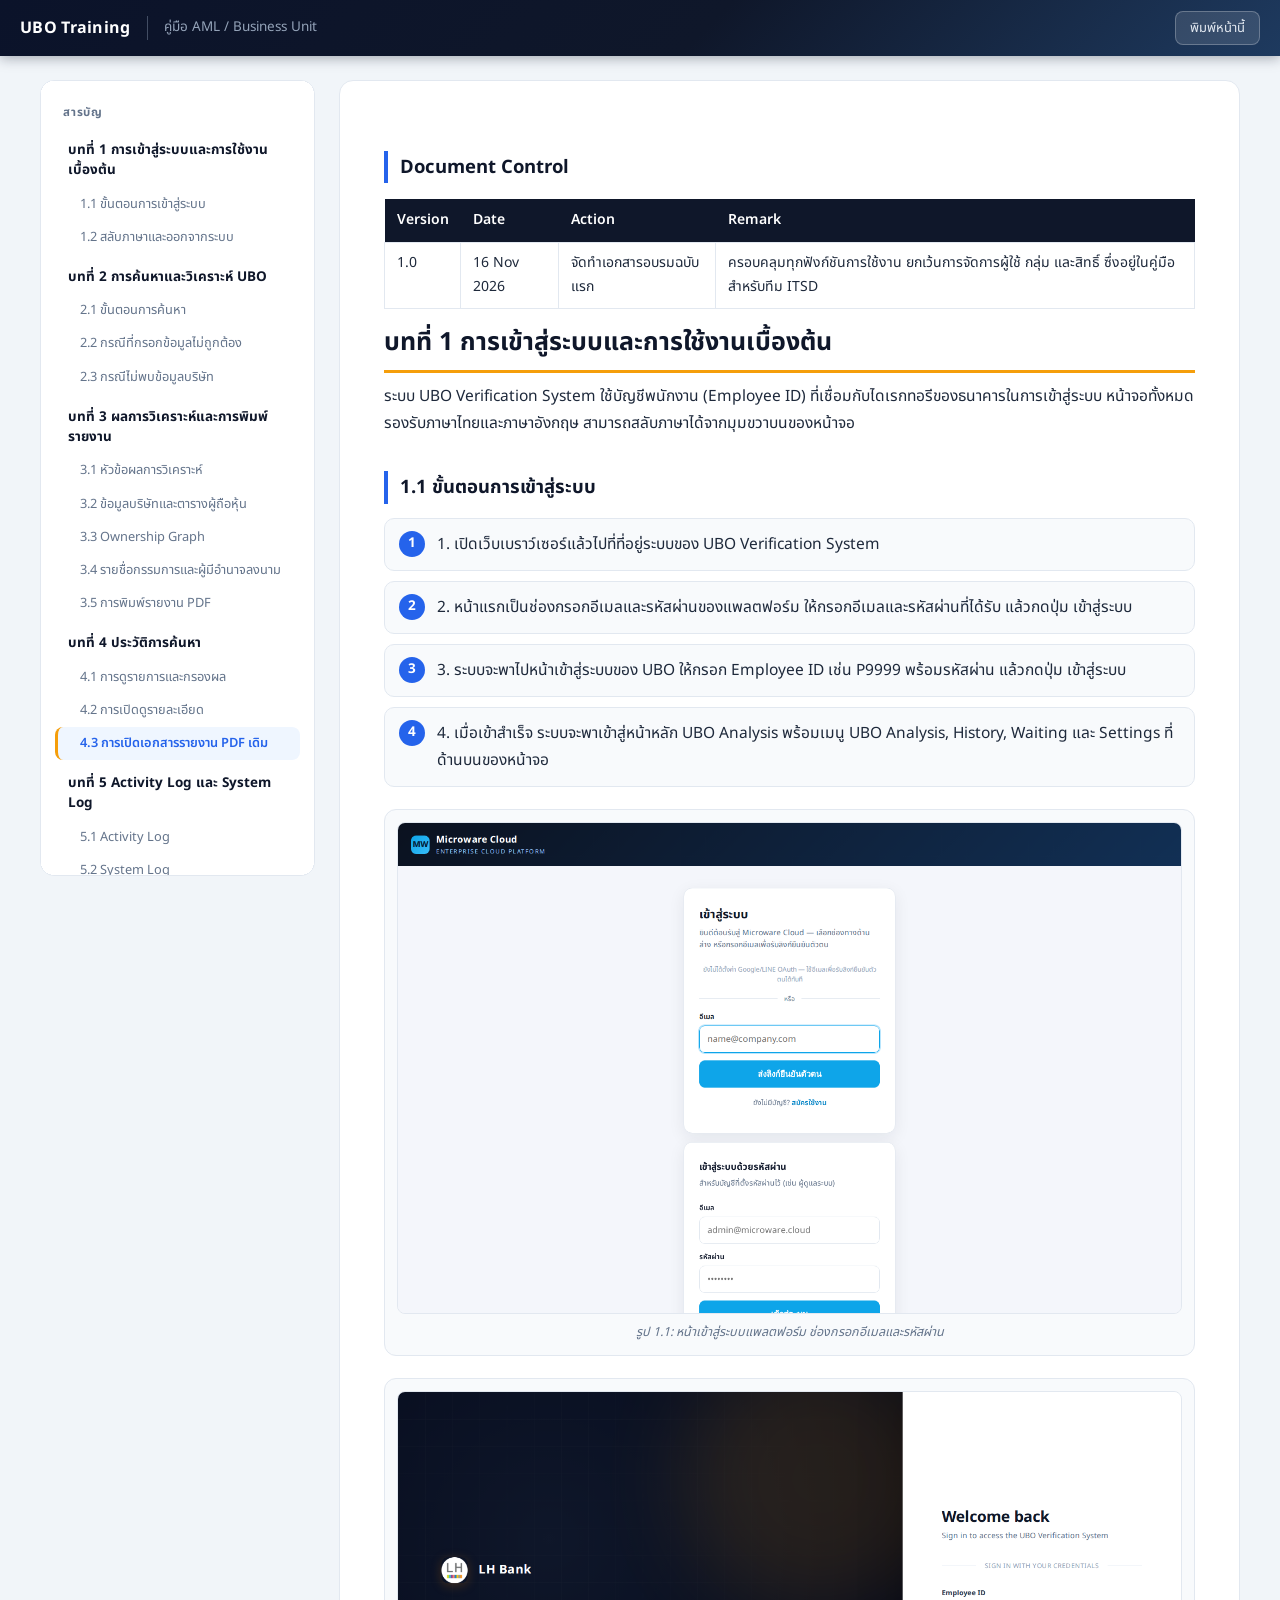
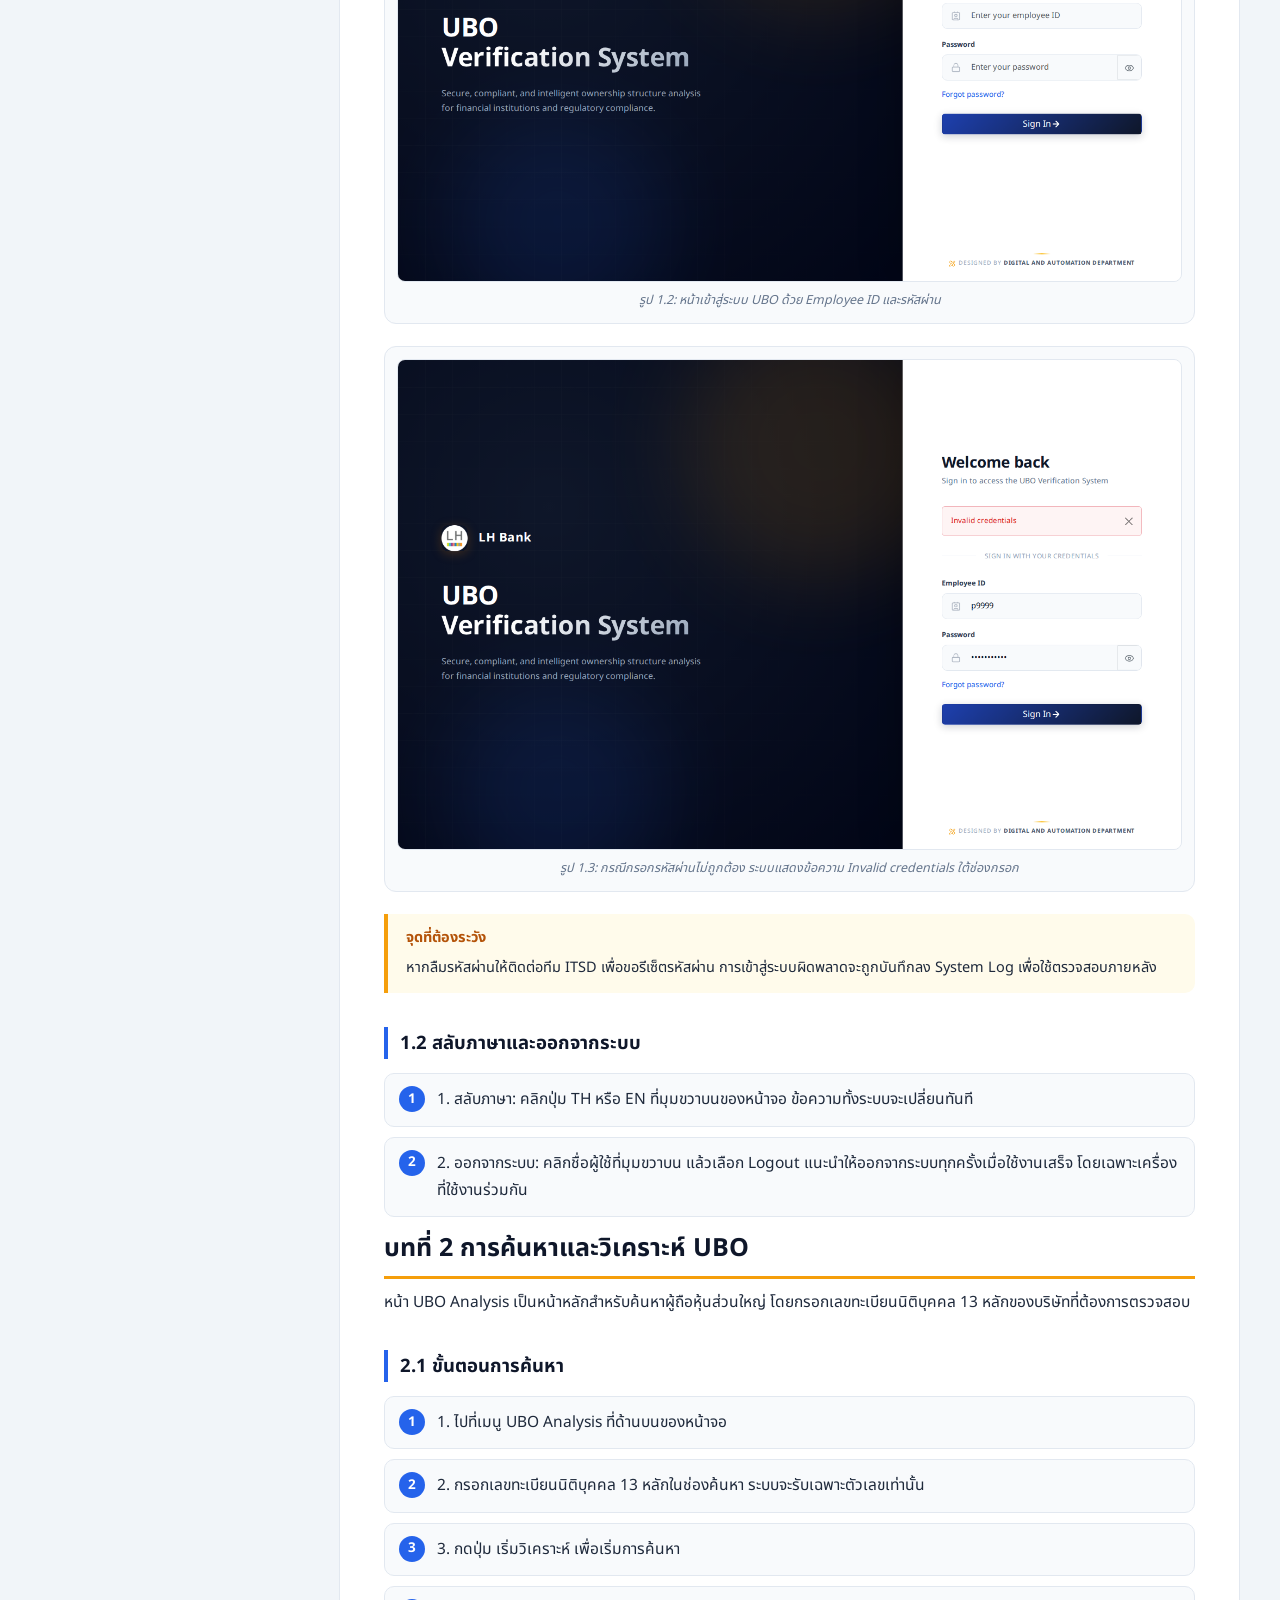
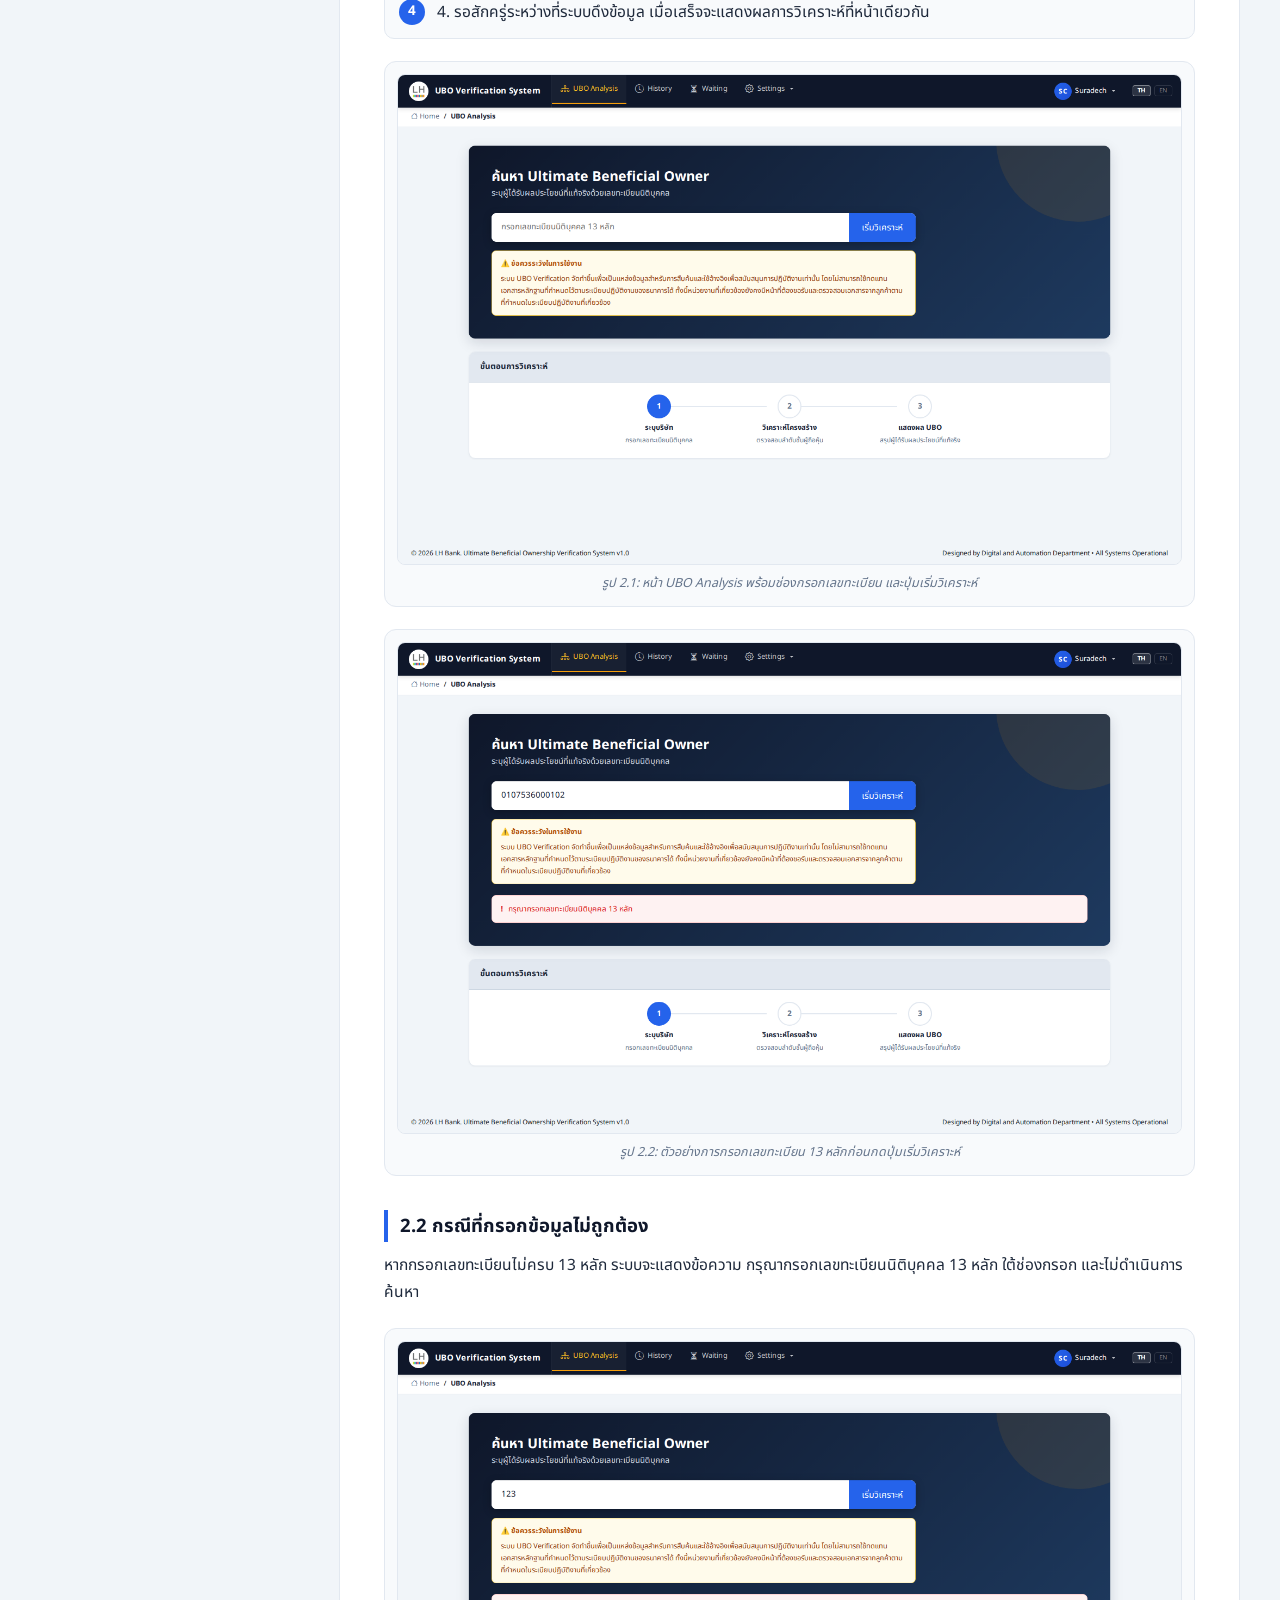
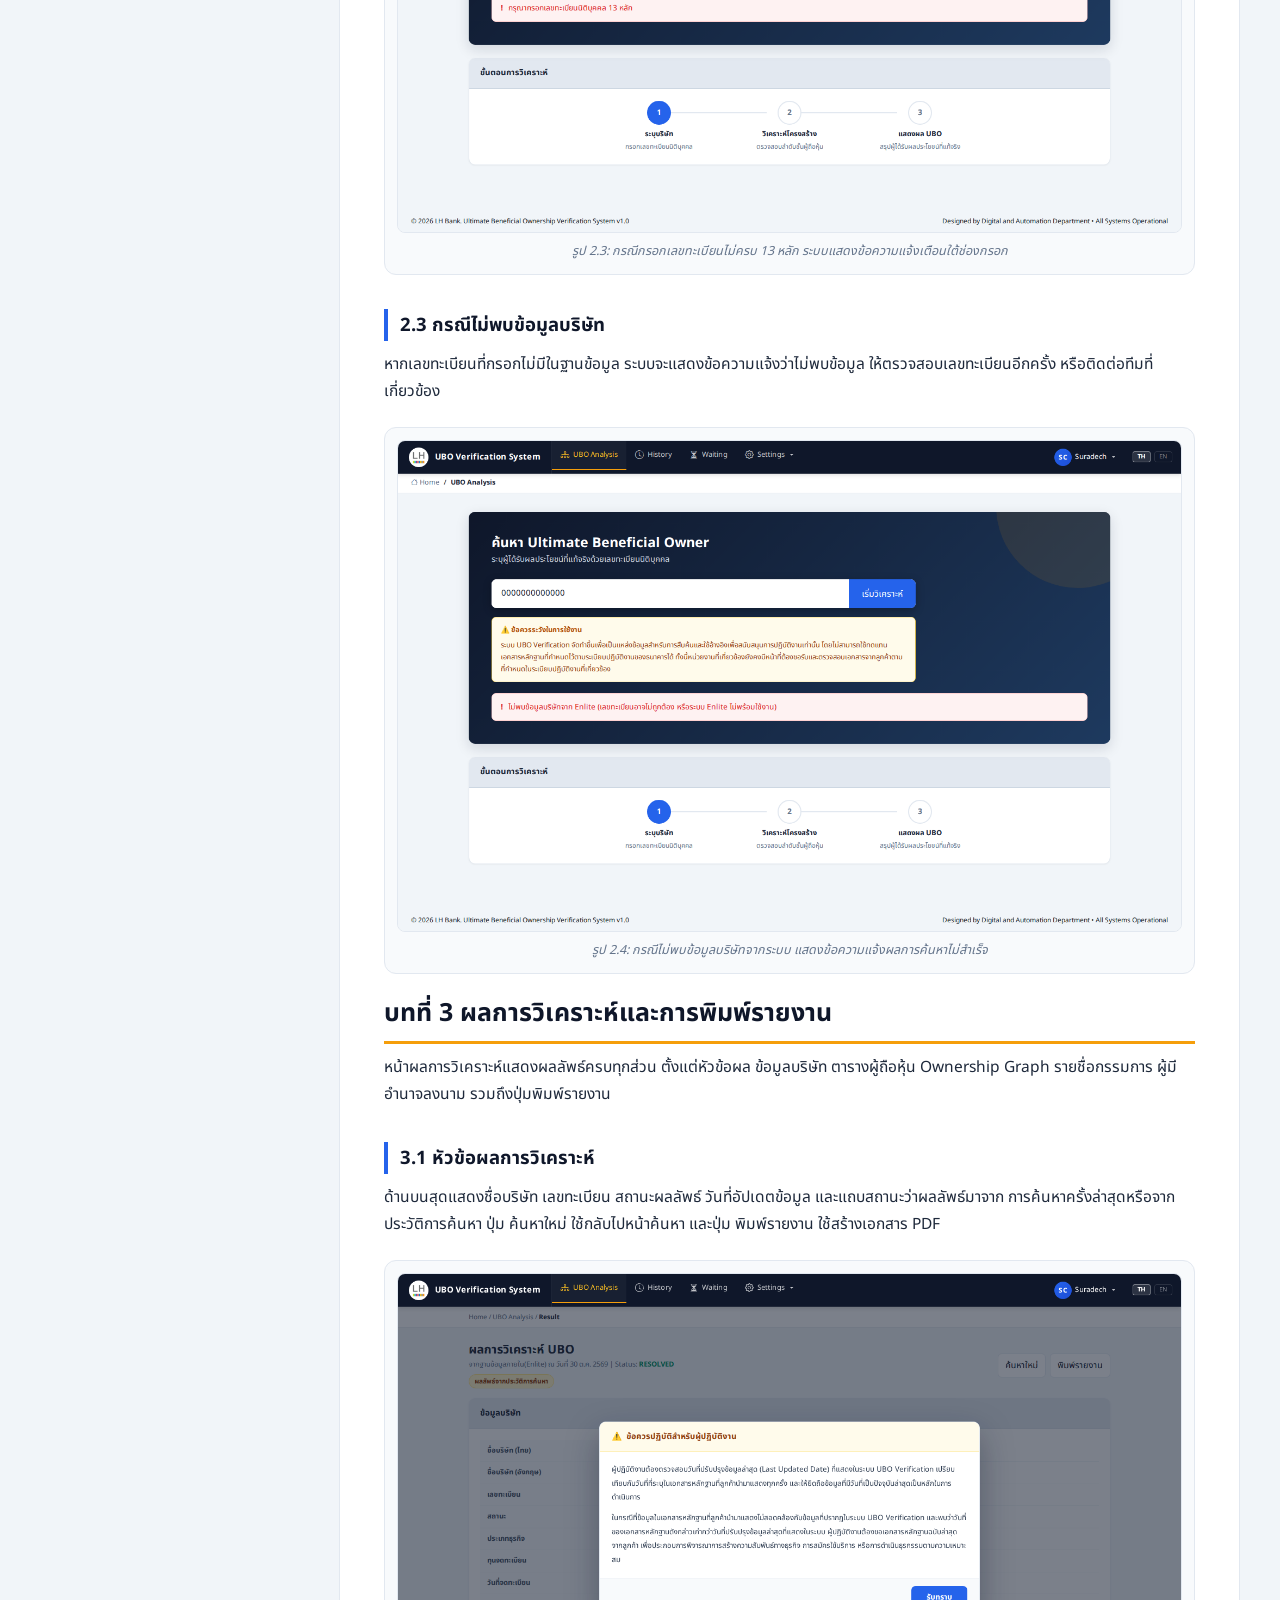
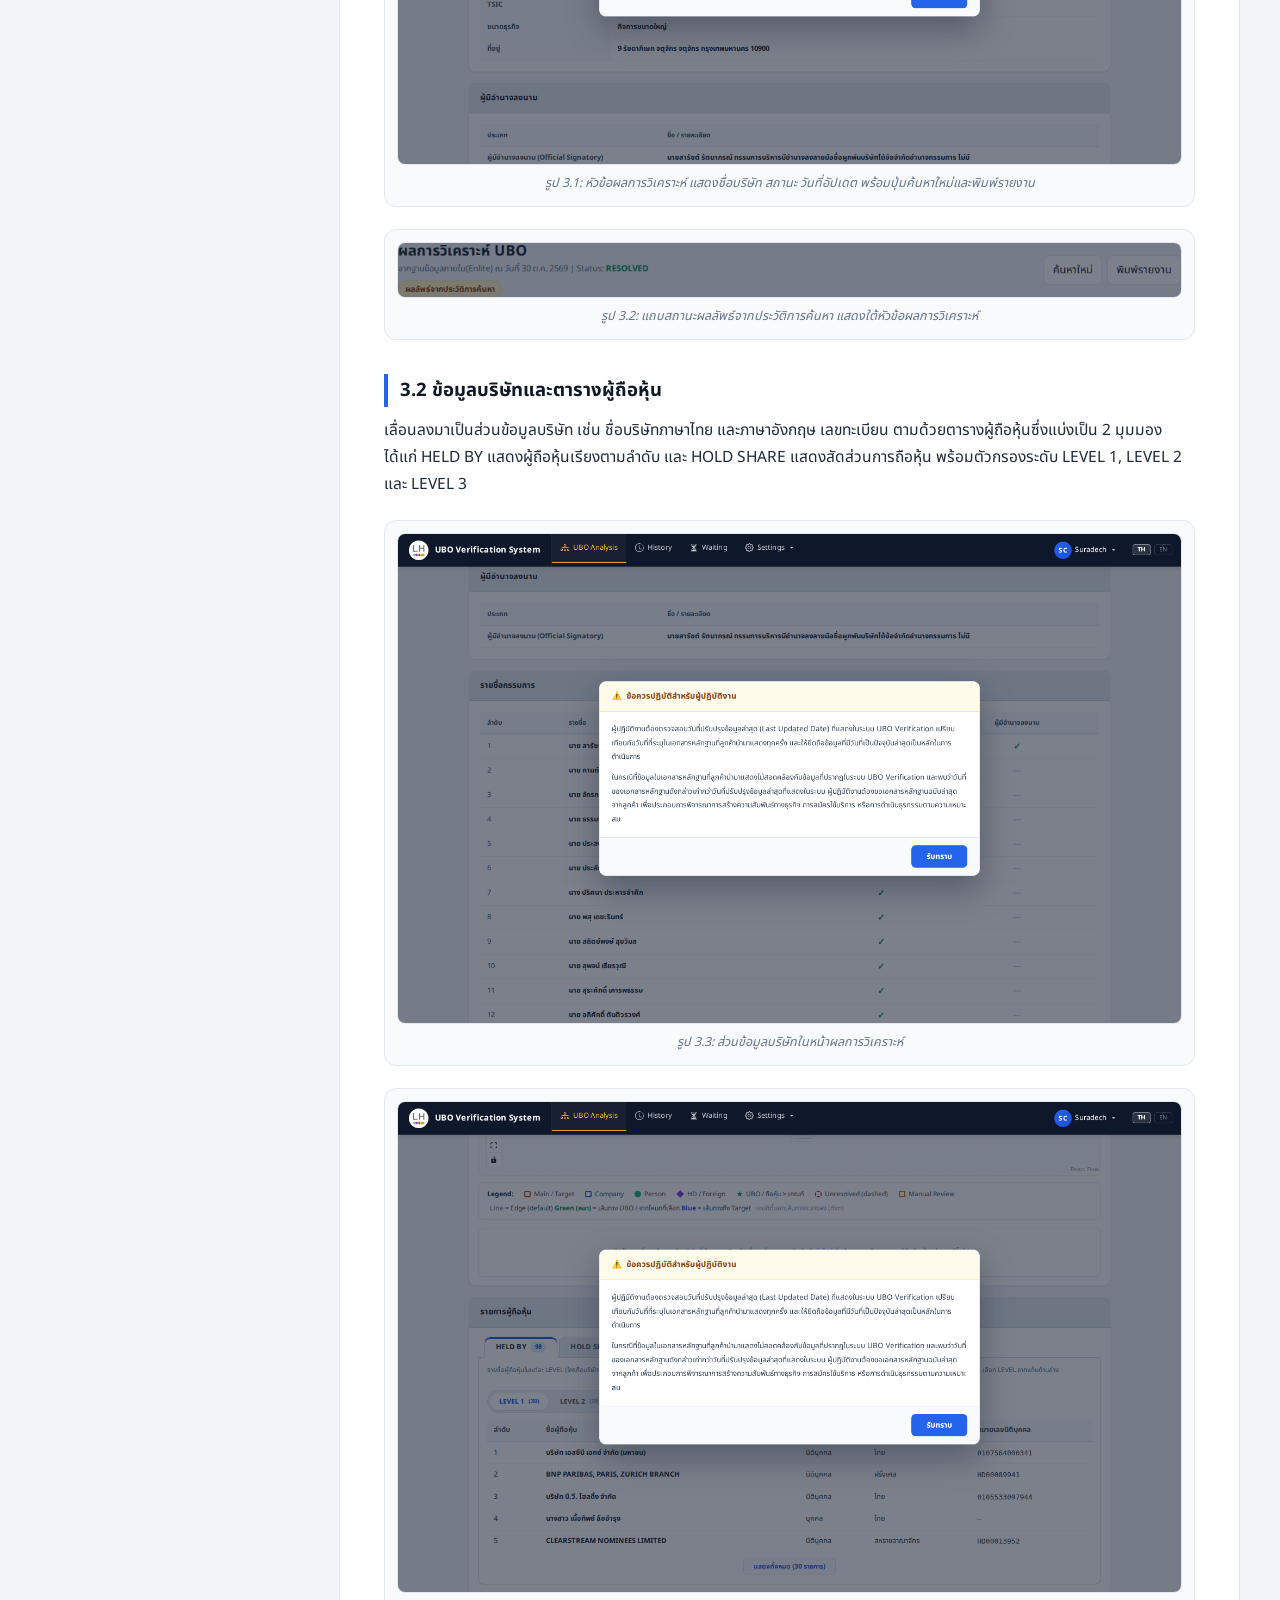
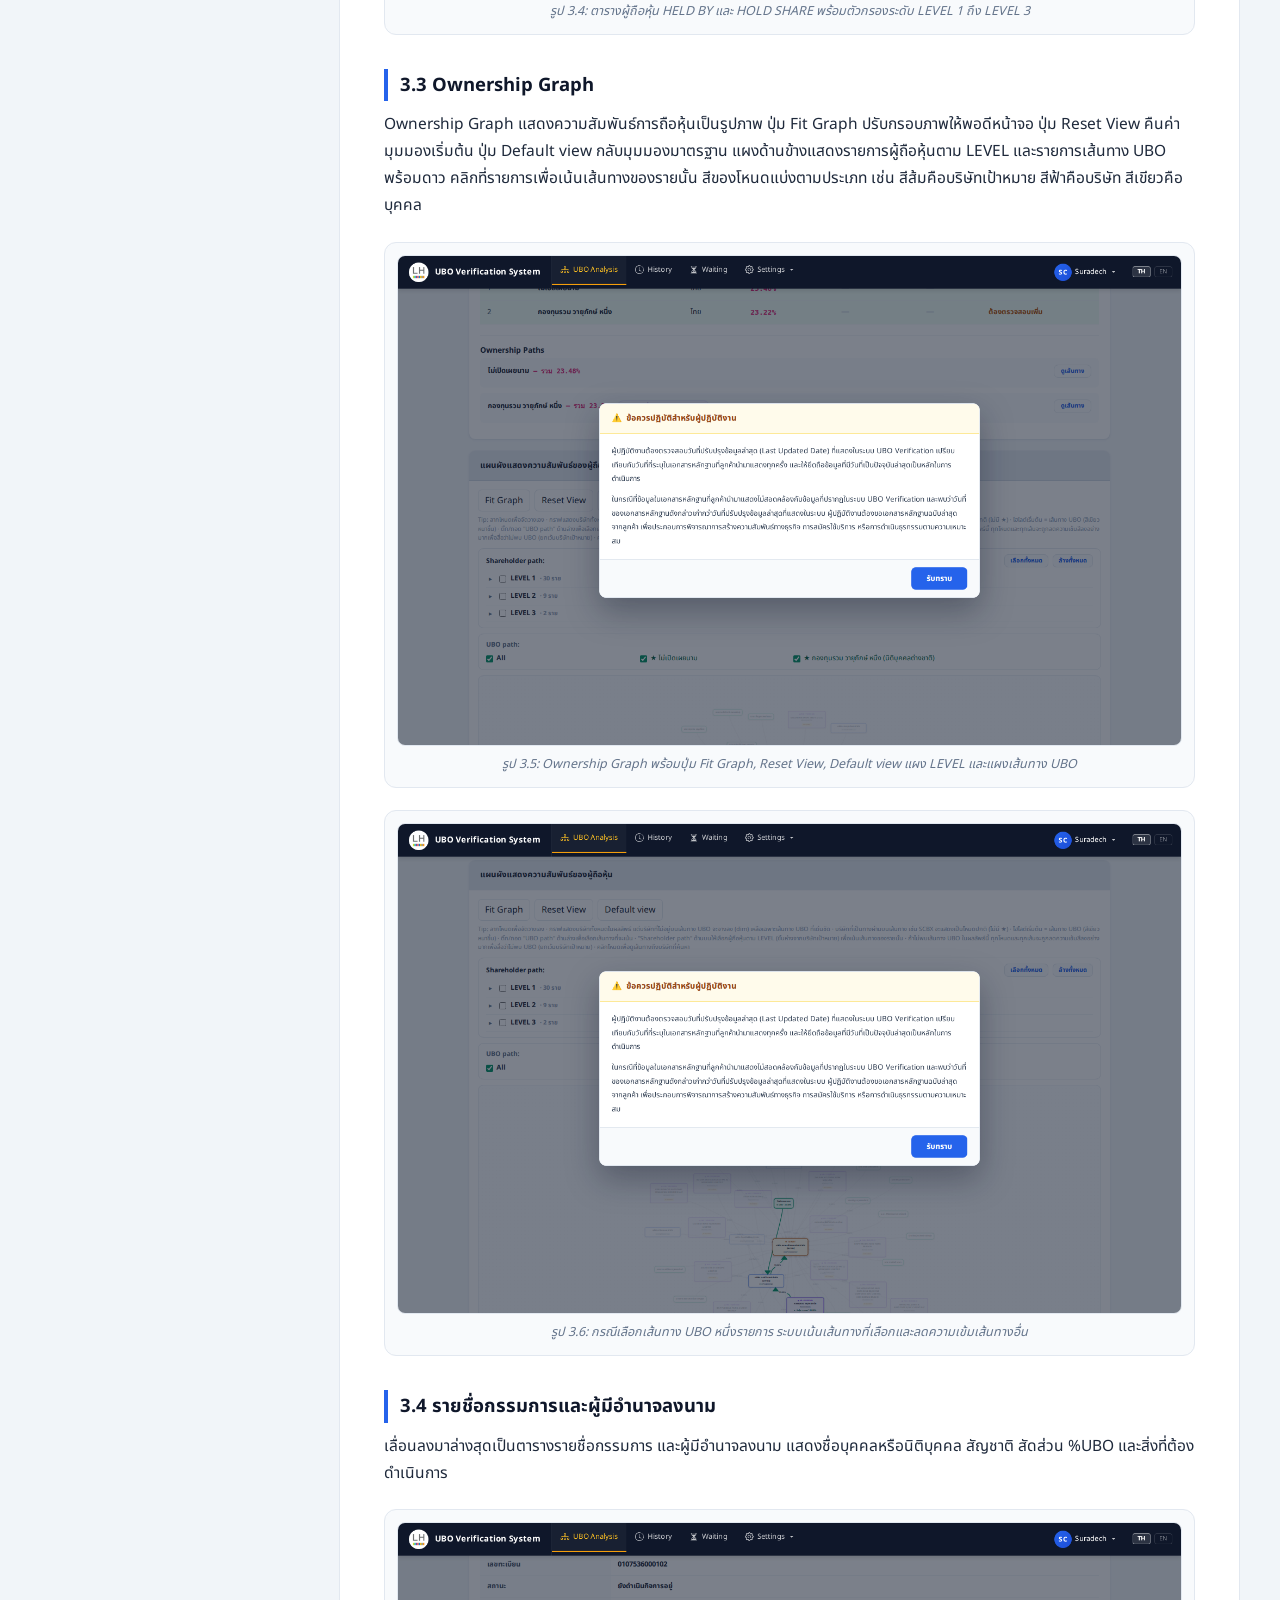
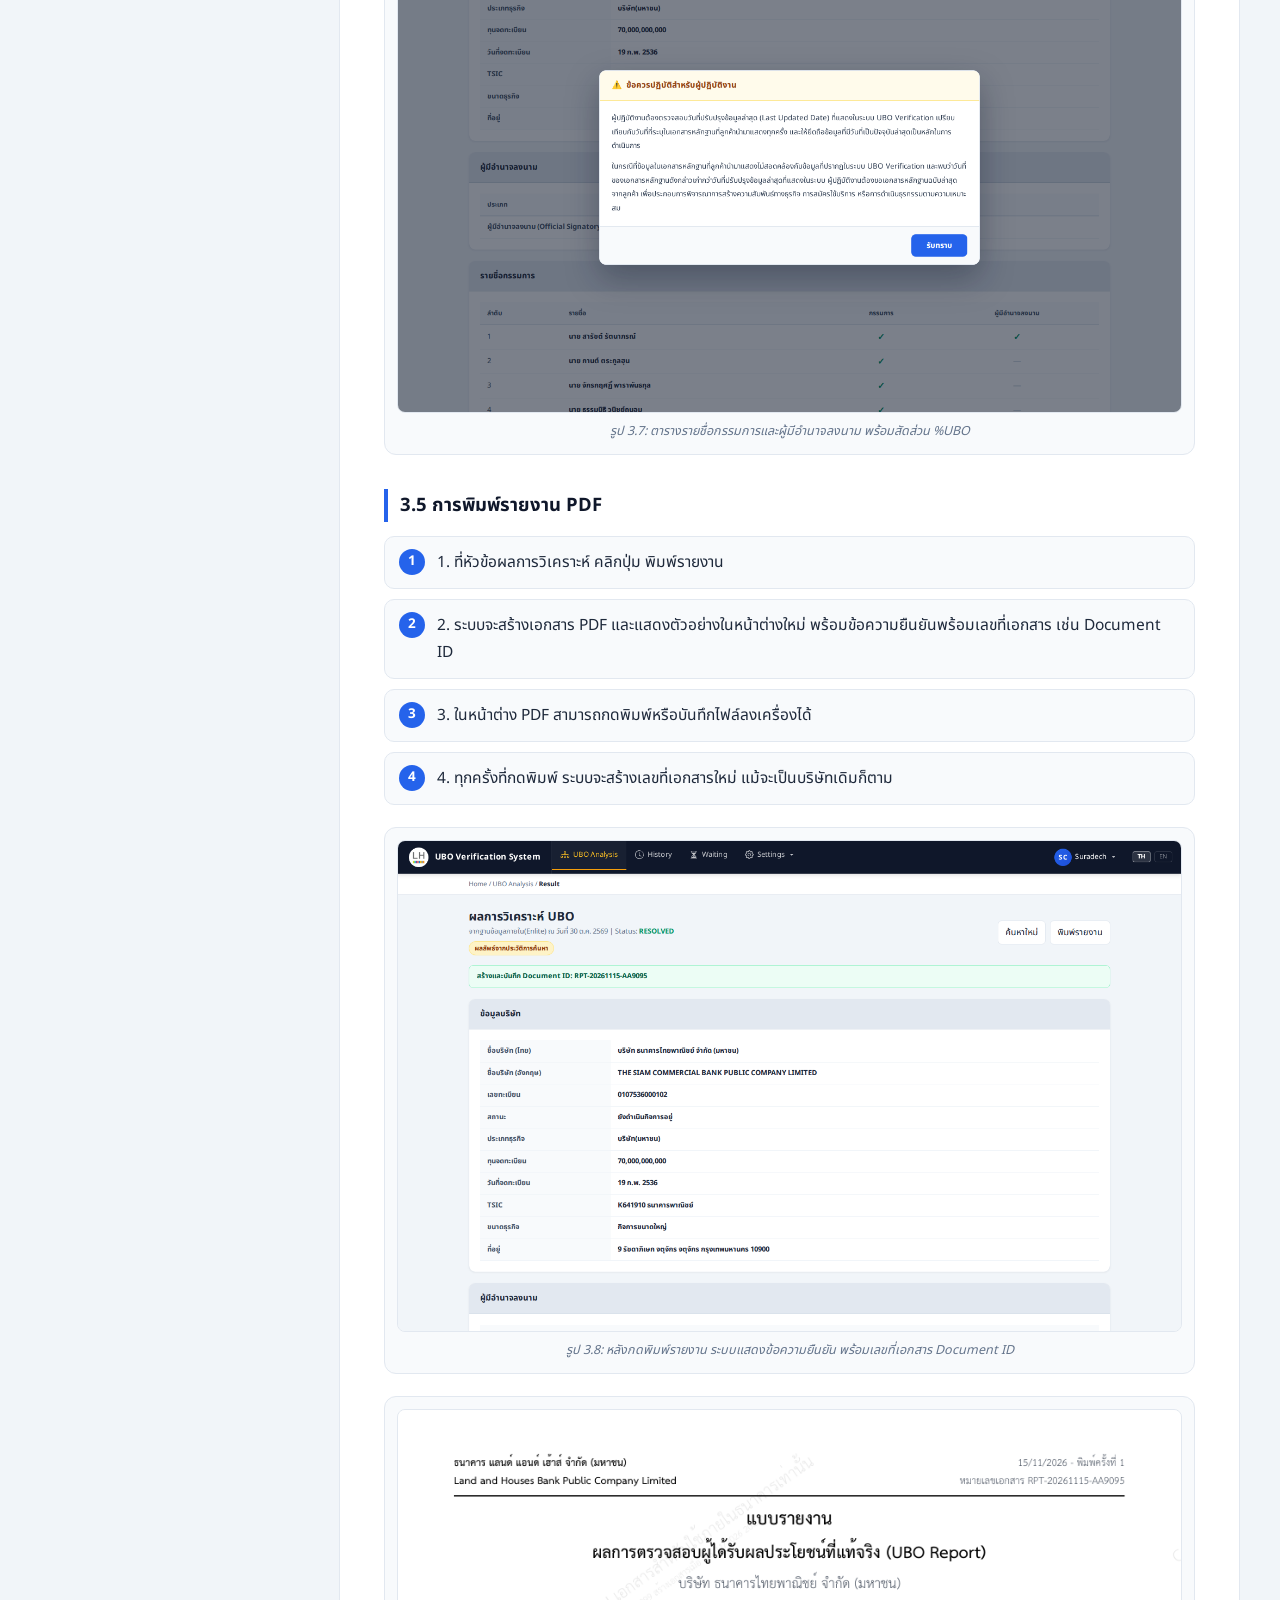
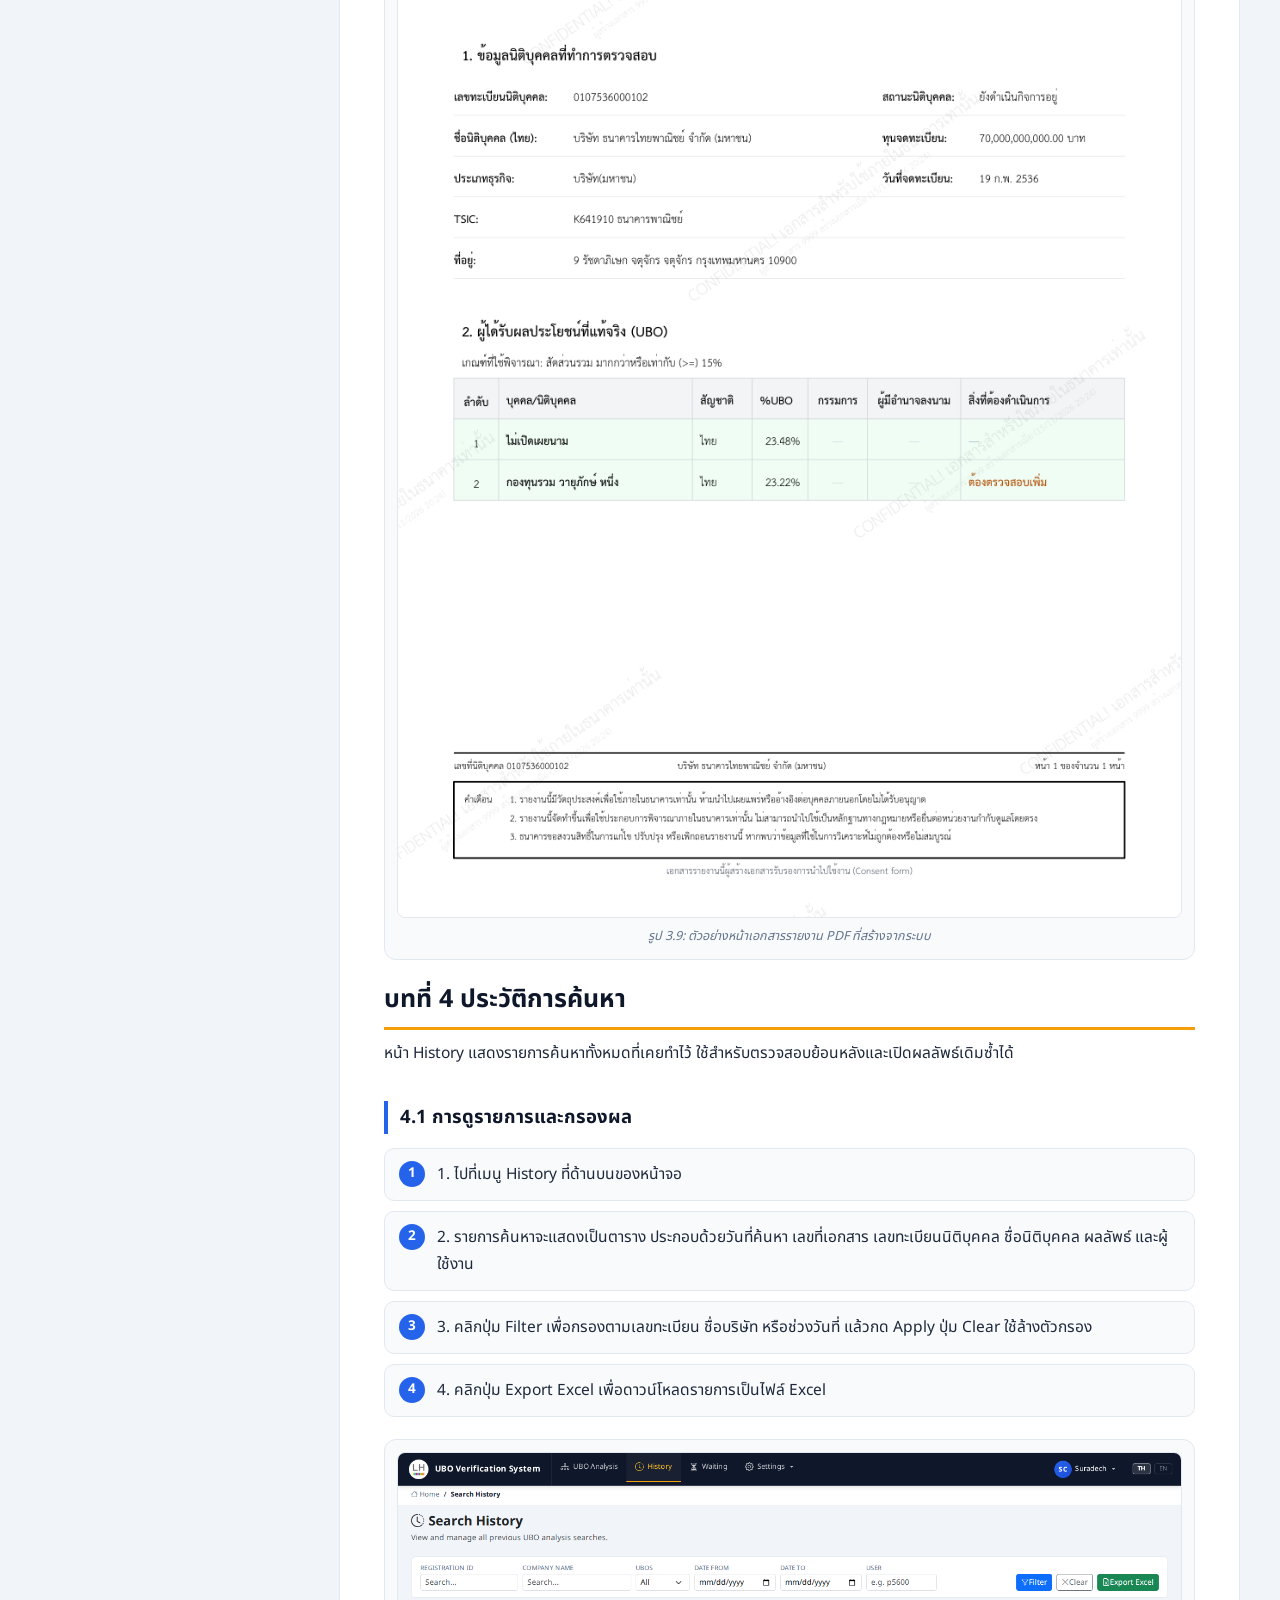
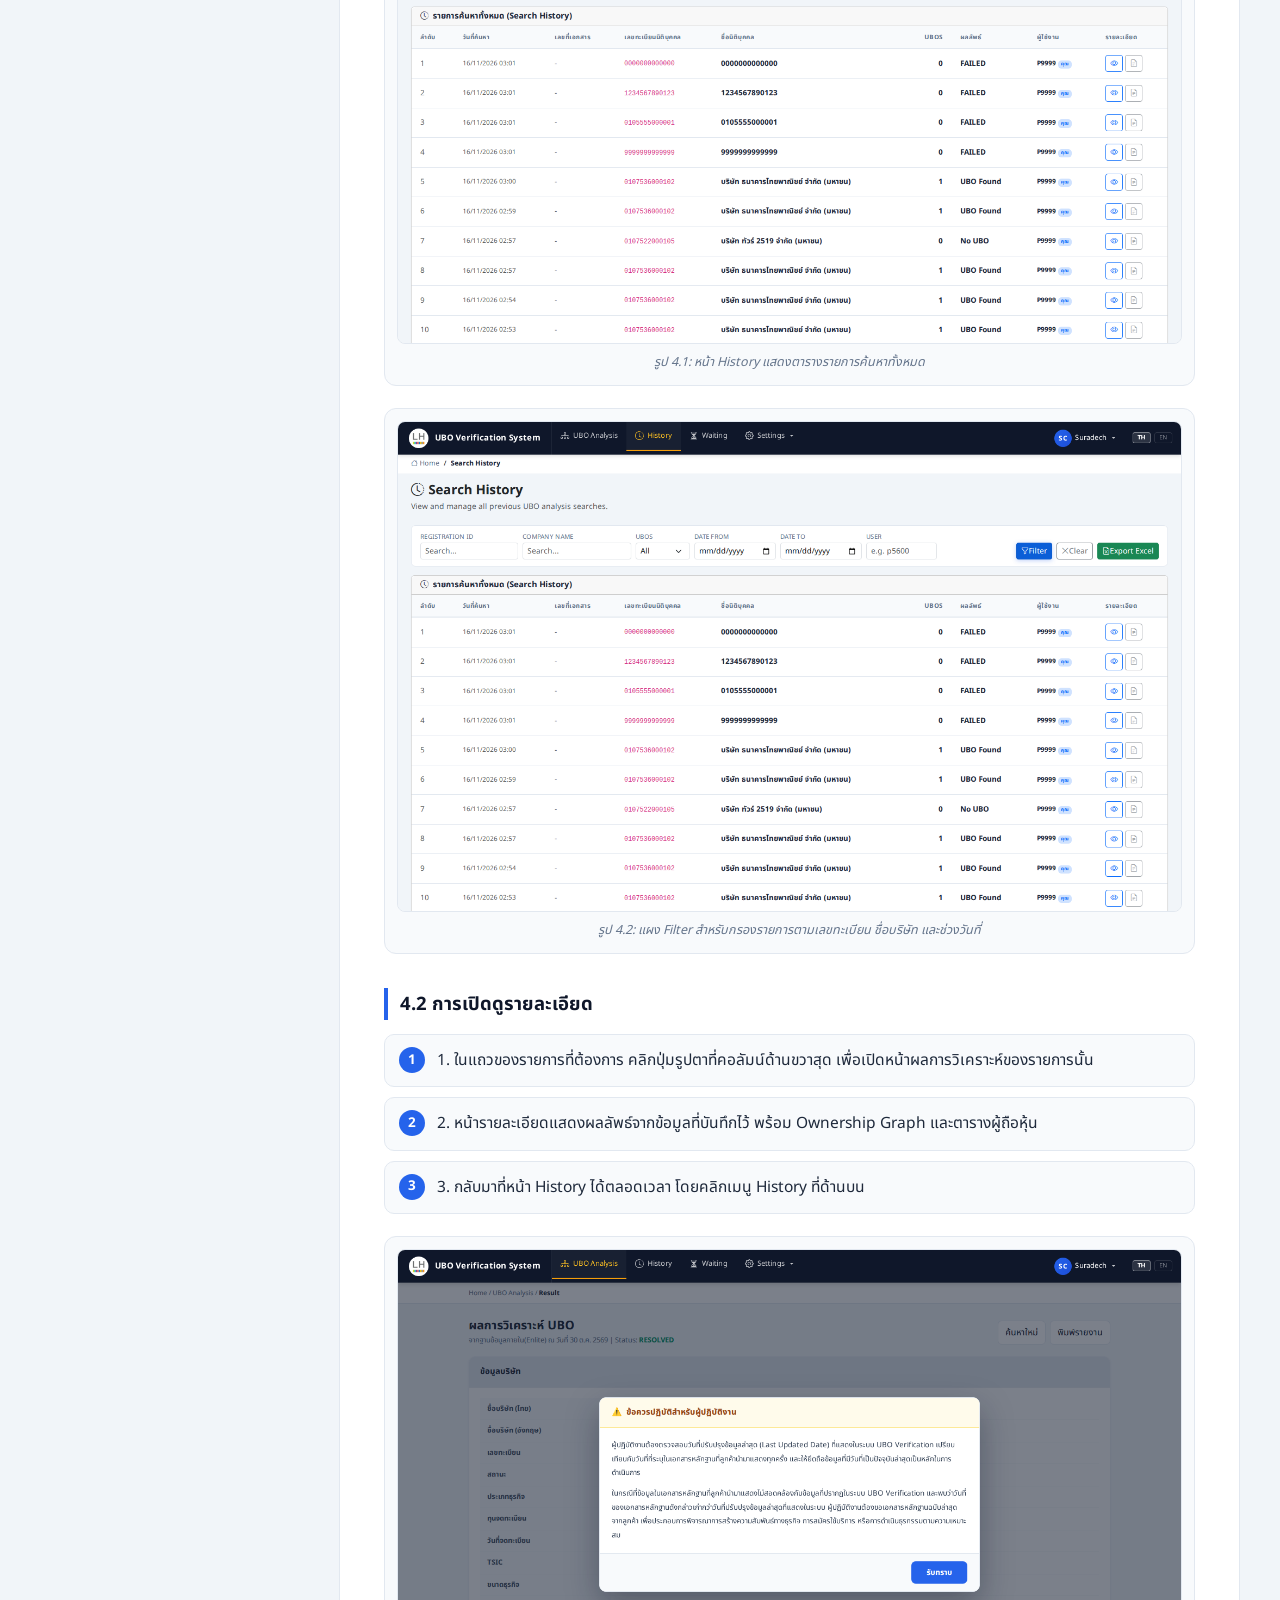
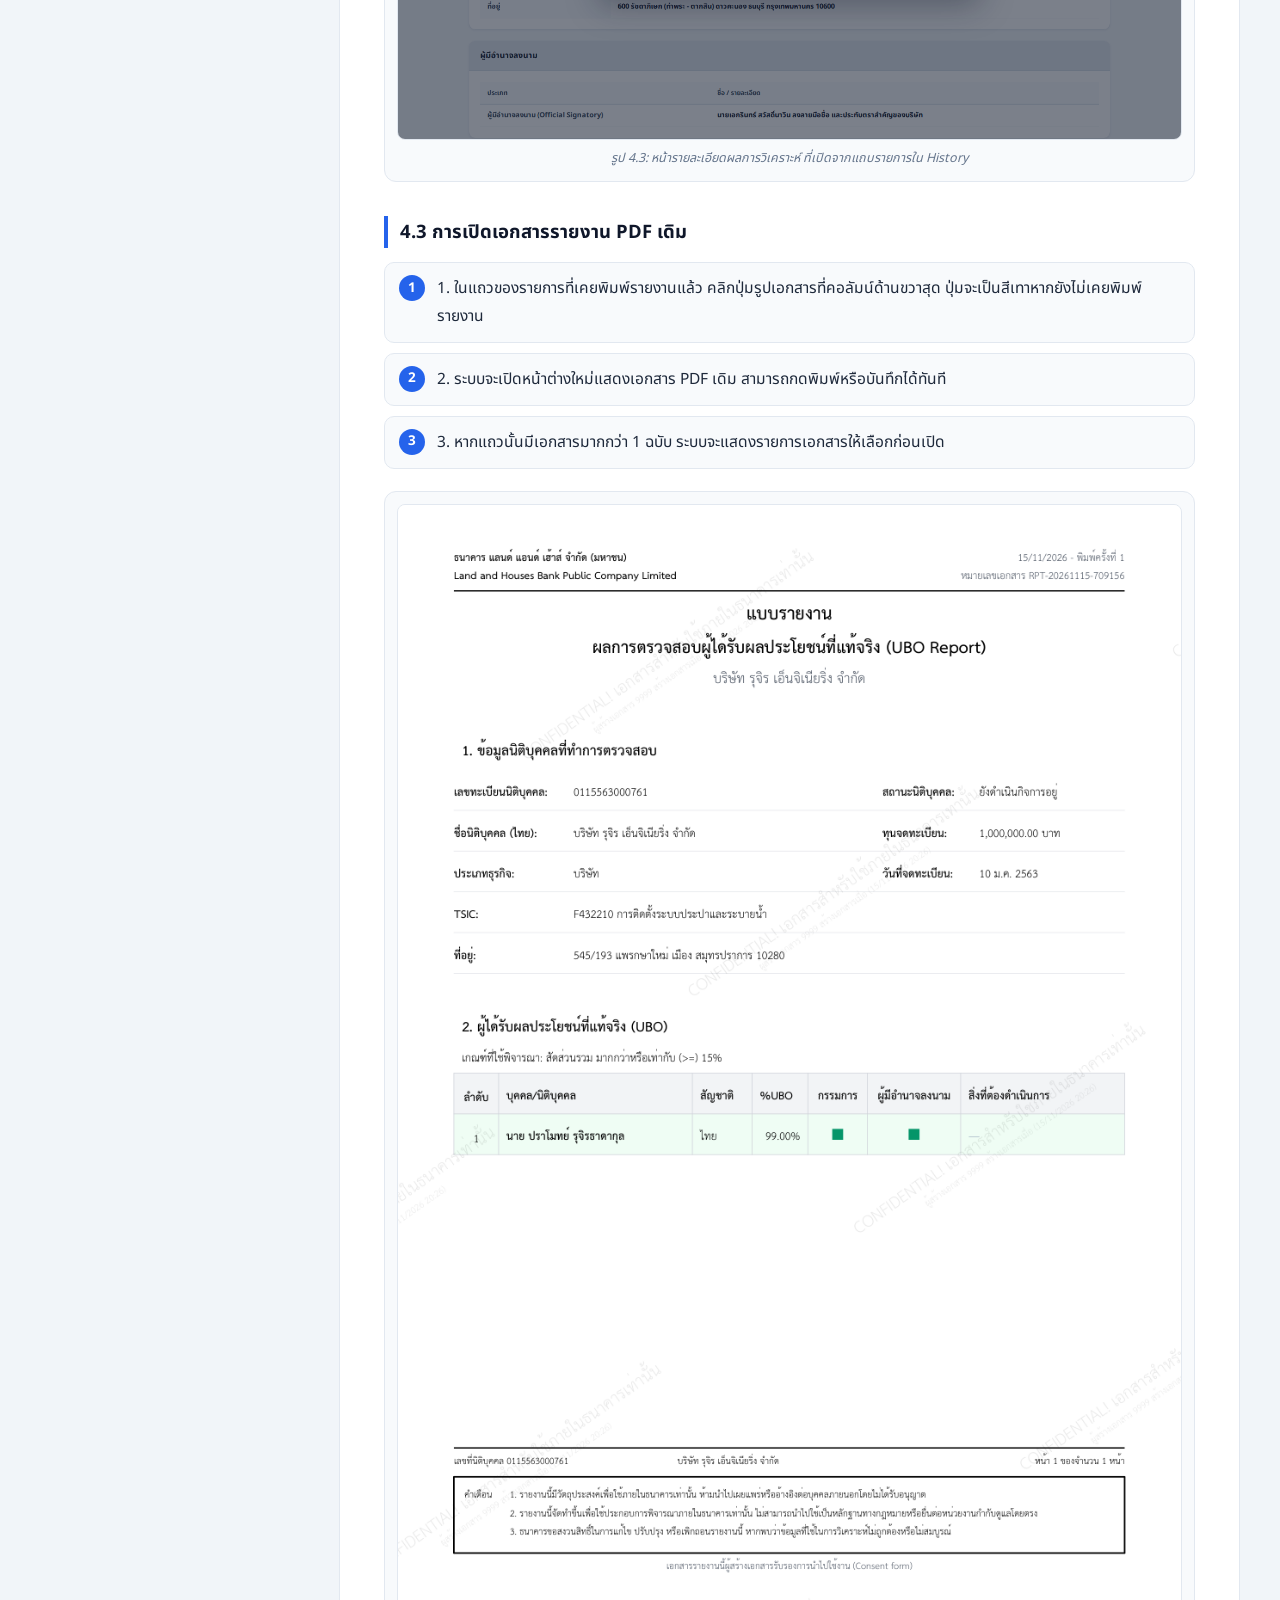
==== manual-aml.html @ 4ce7cc7b "UBO training site: landing + AML/BU + ITSD manuals with live screenshots" ====
<!DOCTYPE html>
<html lang="th">
<head>
<meta charset="utf-8">
<meta name="viewport" content="width=device-width, initial-scale=1">
<title>คู่มืออบรม UBO สำหรับทีม AML และ Business Unit</title>
<link rel="preconnect" href="https://fonts.googleapis.com">
<link rel="preconnect" href="https://fonts.gstatic.com" crossorigin>
<link href="https://fonts.googleapis.com/css2?family=Noto+Sans+Thai:wght@400;600;700&display=swap" rel="stylesheet">
<link rel="stylesheet" href="assets/style.css">
</head>
<body>
<header class="site-header">
  <button class="hdr-btn menu-btn" id="menuBtn">☰ สารบัญ</button>
  <a class="brand" href="index.html">UBO Training</a>
  <span class="page-title">คู่มือ AML / Business Unit</span>
  <span class="spacer"></span>
  <button class="hdr-btn" onclick="window.print()">พิมพ์หน้านี้</button>
</header>

<div class="layout">
  <nav class="sidebar" id="sidebar">
    <div class="side-label">สารบัญ</div>
    <a class="ch" href="#ch-1">บทที่ 1  การเข้าสู่ระบบและการใช้งานเบื้องต้น</a>
<a class="sec" href="#sec-1">1.1 ขั้นตอนการเข้าสู่ระบบ</a>
<a class="sec" href="#sec-2">1.2 สลับภาษาและออกจากระบบ</a>
<a class="ch" href="#ch-2">บทที่ 2  การค้นหาและวิเคราะห์ UBO</a>
<a class="sec" href="#sec-3">2.1 ขั้นตอนการค้นหา</a>
<a class="sec" href="#sec-4">2.2 กรณีที่กรอกข้อมูลไม่ถูกต้อง</a>
<a class="sec" href="#sec-5">2.3 กรณีไม่พบข้อมูลบริษัท</a>
<a class="ch" href="#ch-3">บทที่ 3  ผลการวิเคราะห์และการพิมพ์รายงาน</a>
<a class="sec" href="#sec-6">3.1 หัวข้อผลการวิเคราะห์</a>
<a class="sec" href="#sec-7">3.2 ข้อมูลบริษัทและตารางผู้ถือหุ้น</a>
<a class="sec" href="#sec-8">3.3 Ownership Graph</a>
<a class="sec" href="#sec-9">3.4 รายชื่อกรรมการและผู้มีอำนาจลงนาม</a>
<a class="sec" href="#sec-10">3.5 การพิมพ์รายงาน PDF</a>
<a class="ch" href="#ch-4">บทที่ 4  ประวัติการค้นหา</a>
<a class="sec" href="#sec-11">4.1 การดูรายการและกรองผล</a>
<a class="sec" href="#sec-12">4.2 การเปิดดูรายละเอียด</a>
<a class="sec" href="#sec-13">4.3 การเปิดเอกสารรายงาน PDF เดิม</a>
<a class="ch" href="#ch-5">บทที่ 5  Activity Log และ System Log</a>
<a class="sec" href="#sec-14">5.1 Activity Log</a>
<a class="sec" href="#sec-15">5.2 System Log</a>
<a class="ch" href="#ch-6">บทที่ 6  การตั้งค่าระบบ</a>
<a class="sec" href="#sec-16">6.1 Configuration การตั้งค่าเกณฑ์และการยกเว้น</a>
<a class="sec" href="#sec-17">6.2 General Settings การตั้งค่าทั่วไป</a>
<a class="sec" href="#sec-18">6.3 Waiting Page Setting ข้อความหน้ารอ</a>
<a class="sec" href="#sec-19">6.4 API Configuration การตั้งค่าการเชื่อมต่อ</a>
<a class="ch" href="#ch-7">บทที่ 7  หมายเหตุสำหรับผู้ใช้งาน</a>
<a class="sec" href="#sec-20">7.1 เมนูที่เห็นขึ้นอยู่กับสิทธิ์</a>
<a class="sec" href="#sec-21">7.2 หน้าจอรอการกำหนดสิทธิ์</a>
<a class="sec" href="#sec-22">7.3 ติดต่อฝ่ายสนับสนุน</a>
  </nav>
  <main class="main">
    <h2>Document Control</h2><table><thead><tr><th>Version</th><th>Date</th><th>Action</th><th>Remark</th></tr></thead><tbody><tr><td>1.0</td><td>16 Nov 2026</td><td>จัดทำเอกสารอบรมฉบับแรก</td><td>ครอบคลุมทุกฟังก์ชันการใช้งาน ยกเว้นการจัดการผู้ใช้ กลุ่ม และสิทธิ์ ซึ่งอยู่ในคู่มือสำหรับทีม ITSD</td></tr></tbody></table><h1 id="ch-1">บทที่ 1  การเข้าสู่ระบบและการใช้งานเบื้องต้น</h1><p>ระบบ UBO Verification System ใช้บัญชีพนักงาน (Employee ID) ที่เชื่อมกับไดเรกทอรีของธนาคารในการเข้าสู่ระบบ หน้าจอทั้งหมดรองรับภาษาไทยและภาษาอังกฤษ สามารถสลับภาษาได้จากมุมขวาบนของหน้าจอ</p><h2 id="sec-1">1.1 ขั้นตอนการเข้าสู่ระบบ</h2><ol class="steps"><li>1. เปิดเว็บเบราว์เซอร์แล้วไปที่ที่อยู่ระบบของ UBO Verification System</li><li>2. หน้าแรกเป็นช่องกรอกอีเมลและรหัสผ่านของแพลตฟอร์ม ให้กรอกอีเมลและรหัสผ่านที่ได้รับ แล้วกดปุ่ม เข้าสู่ระบบ</li><li>3. ระบบจะพาไปหน้าเข้าสู่ระบบของ UBO ให้กรอก Employee ID เช่น P9999 พร้อมรหัสผ่าน แล้วกดปุ่ม เข้าสู่ระบบ</li><li>4. เมื่อเข้าสำเร็จ ระบบจะพาเข้าสู่หน้าหลัก UBO Analysis พร้อมเมนู UBO Analysis, History, Waiting และ Settings ที่ด้านบนของหน้าจอ</li></ol><figure class="fig"><img src="assets/img/aml-01.png" alt="รูป 1.1: หน้าเข้าสู่ระบบแพลตฟอร์ม ช่องกรอกอีเมลและรหัสผ่าน" loading="lazy"><figcaption>รูป 1.1: หน้าเข้าสู่ระบบแพลตฟอร์ม ช่องกรอกอีเมลและรหัสผ่าน</figcaption></figure><figure class="fig"><img src="assets/img/aml-02.png" alt="รูป 1.2: หน้าเข้าสู่ระบบ UBO ด้วย Employee ID และรหัสผ่าน" loading="lazy"><figcaption>รูป 1.2: หน้าเข้าสู่ระบบ UBO ด้วย Employee ID และรหัสผ่าน</figcaption></figure><figure class="fig"><img src="assets/img/aml-03.png" alt="รูป 1.3: กรณีกรอกรหัสผ่านไม่ถูกต้อง ระบบแสดงข้อความ Invalid credentials ใต้ช่องกรอก" loading="lazy"><figcaption>รูป 1.3: กรณีกรอกรหัสผ่านไม่ถูกต้อง ระบบแสดงข้อความ Invalid credentials ใต้ช่องกรอก</figcaption></figure><div class="note"><div class="note-title">จุดที่ต้องระวัง</div><p>หากลืมรหัสผ่านให้ติดต่อทีม ITSD เพื่อขอรีเซ็ตรหัสผ่าน การเข้าสู่ระบบผิดพลาดจะถูกบันทึกลง System Log เพื่อใช้ตรวจสอบภายหลัง</p></div><h2 id="sec-2">1.2 สลับภาษาและออกจากระบบ</h2><ol class="steps"><li>1. สลับภาษา: คลิกปุ่ม TH หรือ EN ที่มุมขวาบนของหน้าจอ ข้อความทั้งระบบจะเปลี่ยนทันที</li><li>2. ออกจากระบบ: คลิกชื่อผู้ใช้ที่มุมขวาบน แล้วเลือก Logout แนะนำให้ออกจากระบบทุกครั้งเมื่อใช้งานเสร็จ โดยเฉพาะเครื่องที่ใช้งานร่วมกัน</li></ol><h1 id="ch-2">บทที่ 2  การค้นหาและวิเคราะห์ UBO</h1><p>หน้า UBO Analysis เป็นหน้าหลักสำหรับค้นหาผู้ถือหุ้นส่วนใหญ่ โดยกรอกเลขทะเบียนนิติบุคคล 13 หลักของบริษัทที่ต้องการตรวจสอบ</p><h2 id="sec-3">2.1 ขั้นตอนการค้นหา</h2><ol class="steps"><li>1. ไปที่เมนู UBO Analysis ที่ด้านบนของหน้าจอ</li><li>2. กรอกเลขทะเบียนนิติบุคคล 13 หลักในช่องค้นหา ระบบจะรับเฉพาะตัวเลขเท่านั้น</li><li>3. กดปุ่ม เริ่มวิเคราะห์ เพื่อเริ่มการค้นหา</li><li>4. รอสักครู่ระหว่างที่ระบบดึงข้อมูล เมื่อเสร็จจะแสดงผลการวิเคราะห์ที่หน้าเดียวกัน</li></ol><figure class="fig"><img src="assets/img/aml-04.png" alt="รูป 2.1: หน้า UBO Analysis พร้อมช่องกรอกเลขทะเบียน และปุ่มเริ่มวิเคราะห์" loading="lazy"><figcaption>รูป 2.1: หน้า UBO Analysis พร้อมช่องกรอกเลขทะเบียน และปุ่มเริ่มวิเคราะห์</figcaption></figure><figure class="fig"><img src="assets/img/aml-05.png" alt="รูป 2.2: ตัวอย่างการกรอกเลขทะเบียน 13 หลักก่อนกดปุ่มเริ่มวิเคราะห์" loading="lazy"><figcaption>รูป 2.2: ตัวอย่างการกรอกเลขทะเบียน 13 หลักก่อนกดปุ่มเริ่มวิเคราะห์</figcaption></figure><h2 id="sec-4">2.2 กรณีที่กรอกข้อมูลไม่ถูกต้อง</h2><p>หากกรอกเลขทะเบียนไม่ครบ 13 หลัก ระบบจะแสดงข้อความ กรุณากรอกเลขทะเบียนนิติบุคคล 13 หลัก ใต้ช่องกรอก และไม่ดำเนินการค้นหา</p><figure class="fig"><img src="assets/img/aml-06.png" alt="รูป 2.3: กรณีกรอกเลขทะเบียนไม่ครบ 13 หลัก ระบบแสดงข้อความแจ้งเตือนใต้ช่องกรอก" loading="lazy"><figcaption>รูป 2.3: กรณีกรอกเลขทะเบียนไม่ครบ 13 หลัก ระบบแสดงข้อความแจ้งเตือนใต้ช่องกรอก</figcaption></figure><h2 id="sec-5">2.3 กรณีไม่พบข้อมูลบริษัท</h2><p>หากเลขทะเบียนที่กรอกไม่มีในฐานข้อมูล ระบบจะแสดงข้อความแจ้งว่าไม่พบข้อมูล ให้ตรวจสอบเลขทะเบียนอีกครั้ง หรือติดต่อทีมที่เกี่ยวข้อง</p><figure class="fig"><img src="assets/img/aml-07.png" alt="รูป 2.4: กรณีไม่พบข้อมูลบริษัทจากระบบ แสดงข้อความแจ้งผลการค้นหาไม่สำเร็จ" loading="lazy"><figcaption>รูป 2.4: กรณีไม่พบข้อมูลบริษัทจากระบบ แสดงข้อความแจ้งผลการค้นหาไม่สำเร็จ</figcaption></figure><h1 id="ch-3">บทที่ 3  ผลการวิเคราะห์และการพิมพ์รายงาน</h1><p>หน้าผลการวิเคราะห์แสดงผลลัพธ์ครบทุกส่วน ตั้งแต่หัวข้อผล ข้อมูลบริษัท ตารางผู้ถือหุ้น Ownership Graph รายชื่อกรรมการ ผู้มีอำนาจลงนาม รวมถึงปุ่มพิมพ์รายงาน</p><h2 id="sec-6">3.1 หัวข้อผลการวิเคราะห์</h2><p>ด้านบนสุดแสดงชื่อบริษัท เลขทะเบียน สถานะผลลัพธ์ วันที่อัปเดตข้อมูล และแถบสถานะว่าผลลัพธ์มาจาก การค้นหาครั้งล่าสุดหรือจากประวัติการค้นหา ปุ่ม ค้นหาใหม่ ใช้กลับไปหน้าค้นหา และปุ่ม พิมพ์รายงาน ใช้สร้างเอกสาร PDF</p><figure class="fig"><img src="assets/img/aml-08.png" alt="รูป 3.1: หัวข้อผลการวิเคราะห์ แสดงชื่อบริษัท สถานะ วันที่อัปเดต พร้อมปุ่มค้นหาใหม่และพิมพ์รายงาน" loading="lazy"><figcaption>รูป 3.1: หัวข้อผลการวิเคราะห์ แสดงชื่อบริษัท สถานะ วันที่อัปเดต พร้อมปุ่มค้นหาใหม่และพิมพ์รายงาน</figcaption></figure><figure class="fig"><img src="assets/img/aml-09.png" alt="รูป 3.2: แถบสถานะผลลัพธ์จากประวัติการค้นหา แสดงใต้หัวข้อผลการวิเคราะห์" loading="lazy"><figcaption>รูป 3.2: แถบสถานะผลลัพธ์จากประวัติการค้นหา แสดงใต้หัวข้อผลการวิเคราะห์</figcaption></figure><h2 id="sec-7">3.2 ข้อมูลบริษัทและตารางผู้ถือหุ้น</h2><p>เลื่อนลงมาเป็นส่วนข้อมูลบริษัท เช่น ชื่อบริษัทภาษาไทย และภาษาอังกฤษ เลขทะเบียน ตามด้วยตารางผู้ถือหุ้นซึ่งแบ่งเป็น 2 มุมมอง ได้แก่ HELD BY แสดงผู้ถือหุ้นเรียงตามลำดับ และ HOLD SHARE แสดงสัดส่วนการถือหุ้น พร้อมตัวกรองระดับ LEVEL 1, LEVEL 2 และ LEVEL 3</p><figure class="fig"><img src="assets/img/aml-10.png" alt="รูป 3.3: ส่วนข้อมูลบริษัทในหน้าผลการวิเคราะห์" loading="lazy"><figcaption>รูป 3.3: ส่วนข้อมูลบริษัทในหน้าผลการวิเคราะห์</figcaption></figure><figure class="fig"><img src="assets/img/aml-11.png" alt="รูป 3.4: ตารางผู้ถือหุ้น HELD BY และ HOLD SHARE พร้อมตัวกรองระดับ LEVEL 1 ถึง LEVEL 3" loading="lazy"><figcaption>รูป 3.4: ตารางผู้ถือหุ้น HELD BY และ HOLD SHARE พร้อมตัวกรองระดับ LEVEL 1 ถึง LEVEL 3</figcaption></figure><h2 id="sec-8">3.3 Ownership Graph</h2><p>Ownership Graph แสดงความสัมพันธ์การถือหุ้นเป็นรูปภาพ ปุ่ม Fit Graph ปรับกรอบภาพให้พอดีหน้าจอ ปุ่ม Reset View คืนค่ามุมมองเริ่มต้น ปุ่ม Default view กลับมุมมองมาตรฐาน แผงด้านข้างแสดงรายการผู้ถือหุ้นตาม LEVEL และรายการเส้นทาง UBO พร้อมดาว คลิกที่รายการเพื่อเน้นเส้นทางของรายนั้น สีของโหนดแบ่งตามประเภท เช่น สีส้มคือบริษัทเป้าหมาย สีฟ้าคือบริษัท สีเขียวคือบุคคล</p><figure class="fig"><img src="assets/img/aml-12.png" alt="รูป 3.5: Ownership Graph พร้อมปุ่ม Fit Graph, Reset View, Default view แผง LEVEL และแผงเส้นทาง UBO" loading="lazy"><figcaption>รูป 3.5: Ownership Graph พร้อมปุ่ม Fit Graph, Reset View, Default view แผง LEVEL และแผงเส้นทาง UBO</figcaption></figure><figure class="fig"><img src="assets/img/aml-13.png" alt="รูป 3.6: กรณีเลือกเส้นทาง UBO หนึ่งรายการ ระบบเน้นเส้นทางที่เลือกและลดความเข้มเส้นทางอื่น" loading="lazy"><figcaption>รูป 3.6: กรณีเลือกเส้นทาง UBO หนึ่งรายการ ระบบเน้นเส้นทางที่เลือกและลดความเข้มเส้นทางอื่น</figcaption></figure><h2 id="sec-9">3.4 รายชื่อกรรมการและผู้มีอำนาจลงนาม</h2><p>เลื่อนลงมาล่างสุดเป็นตารางรายชื่อกรรมการ และผู้มีอำนาจลงนาม แสดงชื่อบุคคลหรือนิติบุคคล สัญชาติ สัดส่วน %UBO และสิ่งที่ต้องดำเนินการ</p><figure class="fig"><img src="assets/img/aml-14.png" alt="รูป 3.7: ตารางรายชื่อกรรมการและผู้มีอำนาจลงนาม พร้อมสัดส่วน %UBO" loading="lazy"><figcaption>รูป 3.7: ตารางรายชื่อกรรมการและผู้มีอำนาจลงนาม พร้อมสัดส่วน %UBO</figcaption></figure><h2 id="sec-10">3.5 การพิมพ์รายงาน PDF</h2><ol class="steps"><li>1. ที่หัวข้อผลการวิเคราะห์ คลิกปุ่ม พิมพ์รายงาน</li><li>2. ระบบจะสร้างเอกสาร PDF และแสดงตัวอย่างในหน้าต่างใหม่ พร้อมข้อความยืนยันพร้อมเลขที่เอกสาร เช่น Document ID</li><li>3. ในหน้าต่าง PDF สามารถกดพิมพ์หรือบันทึกไฟล์ลงเครื่องได้</li><li>4. ทุกครั้งที่กดพิมพ์ ระบบจะสร้างเลขที่เอกสารใหม่ แม้จะเป็นบริษัทเดิมก็ตาม</li></ol><figure class="fig"><img src="assets/img/aml-15.png" alt="รูป 3.8: หลังกดพิมพ์รายงาน ระบบแสดงข้อความยืนยัน พร้อมเลขที่เอกสาร Document ID" loading="lazy"><figcaption>รูป 3.8: หลังกดพิมพ์รายงาน ระบบแสดงข้อความยืนยัน พร้อมเลขที่เอกสาร Document ID</figcaption></figure><figure class="fig"><img src="assets/img/aml-16.png" alt="รูป 3.9: ตัวอย่างหน้าเอกสารรายงาน PDF ที่สร้างจากระบบ" loading="lazy"><figcaption>รูป 3.9: ตัวอย่างหน้าเอกสารรายงาน PDF ที่สร้างจากระบบ</figcaption></figure><h1 id="ch-4">บทที่ 4  ประวัติการค้นหา</h1><p>หน้า History แสดงรายการค้นหาทั้งหมดที่เคยทำไว้ ใช้สำหรับตรวจสอบย้อนหลังและเปิดผลลัพธ์เดิมซ้ำได้</p><h2 id="sec-11">4.1 การดูรายการและกรองผล</h2><ol class="steps"><li>1. ไปที่เมนู History ที่ด้านบนของหน้าจอ</li><li>2. รายการค้นหาจะแสดงเป็นตาราง ประกอบด้วยวันที่ค้นหา เลขที่เอกสาร เลขทะเบียนนิติบุคคล ชื่อนิติบุคคล ผลลัพธ์ และผู้ใช้งาน</li><li>3. คลิกปุ่ม Filter เพื่อกรองตามเลขทะเบียน ชื่อบริษัท หรือช่วงวันที่ แล้วกด Apply ปุ่ม Clear ใช้ล้างตัวกรอง</li><li>4. คลิกปุ่ม Export Excel เพื่อดาวน์โหลดรายการเป็นไฟล์ Excel</li></ol><figure class="fig"><img src="assets/img/aml-17.png" alt="รูป 4.1: หน้า History แสดงตารางรายการค้นหาทั้งหมด" loading="lazy"><figcaption>รูป 4.1: หน้า History แสดงตารางรายการค้นหาทั้งหมด</figcaption></figure><figure class="fig"><img src="assets/img/aml-18.png" alt="รูป 4.2: แผง Filter สำหรับกรองรายการตามเลขทะเบียน ชื่อบริษัท และช่วงวันที่" loading="lazy"><figcaption>รูป 4.2: แผง Filter สำหรับกรองรายการตามเลขทะเบียน ชื่อบริษัท และช่วงวันที่</figcaption></figure><h2 id="sec-12">4.2 การเปิดดูรายละเอียด</h2><ol class="steps"><li>1. ในแถวของรายการที่ต้องการ คลิกปุ่มรูปตาที่คอลัมน์ด้านขวาสุด เพื่อเปิดหน้าผลการวิเคราะห์ของรายการนั้น</li><li>2. หน้ารายละเอียดแสดงผลลัพธ์จากข้อมูลที่บันทึกไว้ พร้อม Ownership Graph และตารางผู้ถือหุ้น</li><li>3. กลับมาที่หน้า History ได้ตลอดเวลา โดยคลิกเมนู History ที่ด้านบน</li></ol><figure class="fig"><img src="assets/img/aml-19.png" alt="รูป 4.3: หน้ารายละเอียดผลการวิเคราะห์ ที่เปิดจากแถบรายการใน History" loading="lazy"><figcaption>รูป 4.3: หน้ารายละเอียดผลการวิเคราะห์ ที่เปิดจากแถบรายการใน History</figcaption></figure><h2 id="sec-13">4.3 การเปิดเอกสารรายงาน PDF เดิม</h2><ol class="steps"><li>1. ในแถวของรายการที่เคยพิมพ์รายงานแล้ว คลิกปุ่มรูปเอกสารที่คอลัมน์ด้านขวาสุด ปุ่มจะเป็นสีเทาหากยังไม่เคยพิมพ์รายงาน</li><li>2. ระบบจะเปิดหน้าต่างใหม่แสดงเอกสาร PDF เดิม สามารถกดพิมพ์หรือบันทึกได้ทันที</li><li>3. หากแถวนั้นมีเอกสารมากกว่า 1 ฉบับ ระบบจะแสดงรายการเอกสารให้เลือกก่อนเปิด</li></ol><figure class="fig"><img src="assets/img/aml-20.png" alt="รูป 4.4: เอกสารรายงาน PDF เดิมที่เปิดจากแถบรายการใน History" loading="lazy"><figcaption>รูป 4.4: เอกสารรายงาน PDF เดิมที่เปิดจากแถบรายการใน History</figcaption></figure><h1 id="ch-5">บทที่ 5  Activity Log และ System Log</h1><p>ระบบบันทึกกิจกรรมไว้ 2 ส่วน Activity Log สำหรับบันทึกการใช้งานทั่วไป เช่นการค้นหาและการพิมพ์รายงาน System Log สำหรับบันทึกระบบ เช่นการเข้าสู่ระบบ และการแก้ไขการตั้งค่า ทั้งสองส่วนค้นหาและ Export ได้</p><h2 id="sec-14">5.1 Activity Log</h2><ol class="steps"><li>1. ไปที่เมนู Settings แล้วเลือก Activity Log</li><li>2. ตารางแสดงวันที่ ผู้ใช้งาน ประเภทกิจกรรม รหัสรายการ รายละเอียด และผลลัพธ์</li><li>3. คลิกปุ่ม Filter เพื่อกรองตามช่วงวันที่ ผู้ใช้งาน หรือผลลัพธ์สำเร็จและไม่สำเร็จ คลิกปุ่ม ดู ที่แถวใดก็ได้เพื่อดูรายละเอียด</li><li>4. คลิกปุ่ม Export CSV เพื่อดาวน์โหลดข้อมูลเป็นไฟล์ CSV</li></ol><figure class="fig"><img src="assets/img/aml-21.png" alt="รูป 5.1: หน้า Activity Log แสดงตารางกิจกรรมการใช้งาน" loading="lazy"><figcaption>รูป 5.1: หน้า Activity Log แสดงตารางกิจกรรมการใช้งาน</figcaption></figure><figure class="fig"><img src="assets/img/aml-22.png" alt="รูป 5.2: แผง Filter ของ Activity Log สำหรับกรองตามช่วงวันที่และผลลัพธ์" loading="lazy"><figcaption>รูป 5.2: แผง Filter ของ Activity Log สำหรับกรองตามช่วงวันที่และผลลัพธ์</figcaption></figure><figure class="fig"><img src="assets/img/aml-23.png" alt="รูป 5.3: หน้าต่างรายละเอียดกิจกรรมเมื่อคลิกปุ่มดู" loading="lazy"><figcaption>รูป 5.3: หน้าต่างรายละเอียดกิจกรรมเมื่อคลิกปุ่มดู</figcaption></figure><h2 id="sec-15">5.2 System Log</h2><ol class="steps"><li>1. ไปที่เมนู Settings แล้วเลือก System Log</li><li>2. ตารางแสดงเหตุการณ์ระบบ เช่นการเข้าสู่ระบบสำเร็จ เข้าสู่ระบบไม่สำเร็จ และการแก้ไขการตั้งค่า</li><li>3. ใช้ Filter และปุ่ม ดู ได้เช่นเดียวกับ Activity Log</li><li>4. คลิกปุ่ม Export CSV เพื่อดาวน์โหลดข้อมูลเป็นไฟล์ CSV</li></ol><figure class="fig"><img src="assets/img/aml-24.png" alt="รูป 5.4: หน้า System Log แสดงเหตุการณ์ของระบบ" loading="lazy"><figcaption>รูป 5.4: หน้า System Log แสดงเหตุการณ์ของระบบ</figcaption></figure><figure class="fig"><img src="assets/img/aml-25.png" alt="รูป 5.5: หน้าต่างรายละเอียดเหตุการณ์ระบบ" loading="lazy"><figcaption>รูป 5.5: หน้าต่างรายละเอียดเหตุการณ์ระบบ</figcaption></figure><h1 id="ch-6">บทที่ 6  การตั้งค่าระบบ</h1><p>เมนู Settings รวมการตั้งค่าต่าง ๆ ของระบบ การแก้ไขบางส่วนจำกัดเฉพาะผู้ดูแลระบบ ส่วนที่ผู้ใช้งานทั่วไปควรทำความเข้าใจ จะอธิบายในบทนี้ตามลำดับหน้าจอ</p><h2 id="sec-16">6.1 Configuration การตั้งค่าเกณฑ์และการยกเว้น</h2><p>หน้า Configuration แสดงเกณฑ์ที่ใช้ในการวิเคราะห์ 2 รายการ ได้แก่ เกณฑ์ UBO ร้อยละ และเกณฑ์การ traverse ร้อยละ แต่ละรายการมีค่าร้อยละและเงื่อนไขเปรียบเทียบ พร้อมวันที่แก้ไขล่าสุด ส่วนด้านล่างเป็นรายการผู้ที่ได้รับการยกเว้นการตรวจสอบ UBO สามารถอัปโหลดไฟล์รายชื่อแทนที่ของเดิม ดาวน์โหลดรายชื่อปัจจุบัน หรือลบทั้งหมดได้</p><figure class="fig"><img src="assets/img/aml-26.png" alt="รูป 6.1: หน้า Configuration แสดงเกณฑ์ UBO และเกณฑ์การ traverse พร้อมค่าร้อยละ" loading="lazy"><figcaption>รูป 6.1: หน้า Configuration แสดงเกณฑ์ UBO และเกณฑ์การ traverse พร้อมค่าร้อยละ</figcaption></figure><figure class="fig"><img src="assets/img/aml-27.png" alt="รูป 6.2: ส่วนรายการผู้ได้รับการยกเว้นการตรวจสอบ UBO พร้อมปุ่มอัปโหลด ดาวน์โหลด และลบรายชื่อ" loading="lazy"><figcaption>รูป 6.2: ส่วนรายการผู้ได้รับการยกเว้นการตรวจสอบ UBO พร้อมปุ่มอัปโหลด ดาวน์โหลด และลบรายชื่อ</figcaption></figure><div class="note"><div class="note-title">จุดที่ต้องระวัง</div><p>การแก้ไขเกณฑ์และการจัดการรายชื่อการยกเว้น เป็นสิทธิ์ของผู้ดูแลระบบ ผู้ใช้งานทั่วไปควรติดต่อ ผู้ดูแลระบบหากต้องการปรับค่า</p></div><h2 id="sec-17">6.2 General Settings การตั้งค่าทั่วไป</h2><p>หน้า General Settings ประกอบด้วย 2 ส่วน ส่วนแรกคืออายุของ JWT Token ที่ใช้กำหนดระยะเวลา ที่ผู้ใช้คงสถานะการเข้าสู่ระบบ ส่วนที่สองคือรูปโลโก้ระบบ สามารถเปลี่ยนรูปโลโก้ใหม่ หรือล้างรูปเพื่อกลับไปใช้โลโก้ LHB เดิมได้ กดปุ่ม บันทึกการตั้งค่า เพื่อใช้ค่าใหม่</p><figure class="fig"><img src="assets/img/aml-28.png" alt="รูป 6.3: หน้า General Settings แสดงอายุ JWT Token และส่วนจัดการรูปโลโก้" loading="lazy"><figcaption>รูป 6.3: หน้า General Settings แสดงอายุ JWT Token และส่วนจัดการรูปโลโก้</figcaption></figure><h2 id="sec-18">6.3 Waiting Page Setting ข้อความหน้ารอ</h2><p>หน้า Waiting Page Setting ใช้แก้ข้อความ ที่แสดงบนหน้าจอของผู้ใช้ที่ยังไม่ได้รับการกำหนดสิทธิ์ แก้ไขเสร็จกดปุ่ม บันทึกข้อความ ปุ่ม Reset เป็นค่าเริ่มต้น ใช้คืนข้อความเดิมของระบบ</p><figure class="fig"><img src="assets/img/aml-29.png" alt="รูป 6.4: หน้า Waiting Page Setting พร้อมตัวอย่างข้อความหน้ารอและปุ่มบันทึก" loading="lazy"><figcaption>รูป 6.4: หน้า Waiting Page Setting พร้อมตัวอย่างข้อความหน้ารอและปุ่มบันทึก</figcaption></figure><h2 id="sec-19">6.4 API Configuration การตั้งค่าการเชื่อมต่อ</h2><p>หน้า API Configuration แสดงค่าการเชื่อมต่อภายนอก ประกอบด้วย Endpoint URL, API Key และ Timeout แต่ละรายการแสดงค่าที่บันทึกไว้ แหล่งที่มา ผู้ที่แก้ไข และเวลาที่แก้ไข ปุ่ม แก้ไข ใช้เปิดการแก้ไขค่า ปุ่ม ล้างค่า ใช้กลับไปใช้ค่าจาก Environment ปุ่ม ทดสอบการเชื่อมต่อ ใช้ตรวจสอบว่าระบบ เชื่อมต่อภายนอกได้สำเร็จหรือไม่</p><figure class="fig"><img src="assets/img/aml-30.png" alt="รูป 6.5: หน้า API Configuration แสดงค่าการเชื่อมต่อ แหล่งที่มา และผู้แก้ไข" loading="lazy"><figcaption>รูป 6.5: หน้า API Configuration แสดงค่าการเชื่อมต่อ แหล่งที่มา และผู้แก้ไข</figcaption></figure><figure class="fig"><img src="assets/img/aml-31.png" alt="รูป 6.6: ผลการทดสอบการเชื่อมต่อ แสดงข้อความยืนยันการเชื่อมต่อสำเร็จ" loading="lazy"><figcaption>รูป 6.6: ผลการทดสอบการเชื่อมต่อ แสดงข้อความยืนยันการเชื่อมต่อสำเร็จ</figcaption></figure><p>ด้านล่างของหน้าเดียวกันเป็นส่วน Cache Setting สำหรับเปิดหรือปิดการใช้งานแคช กำหนดวันที่ และปุ่มรีเซ็ตค่าเริ่มต้นของวันที่</p><figure class="fig"><img src="assets/img/aml-32.png" alt="รูป 6.7: ส่วน Cache Setting สำหรับเปิดปิดแคช กำหนดวันที่ และรีเซ็ตค่า" loading="lazy"><figcaption>รูป 6.7: ส่วน Cache Setting สำหรับเปิดปิดแคช กำหนดวันที่ และรีเซ็ตค่า</figcaption></figure><div class="note"><div class="note-title">หมายเหตุ</div><p>หน้า User List, User Groups และ Roles &amp; Features เป็นหน้าสำหรับจัดการผู้ใช้และสิทธิ์ อธิบายไว้ในคู่มือสำหรับทีม ITSD ไม่ได้อธิบายในคู่มือฉบับนี้</p></div><h1 id="ch-7">บทที่ 7  หมายเหตุสำหรับผู้ใช้งาน</h1><h2 id="sec-20">7.1 เมนูที่เห็นขึ้นอยู่กับสิทธิ์</h2><p>ระบบจะแสดงเมนูตามสิทธิ์ที่ผู้ดูแลระบบกำหนดไว้ หากผู้ใช้ยังไม่ได้รับการกำหนดสิทธิ์ จะเห็นหน้าจอรอการกำหนดสิทธิ์แทนเมนูที่ใช้งานได้ ให้ติดต่อผู้ดูแลระบบหรือทีม ITSD</p><h2 id="sec-21">7.2 หน้าจอรอการกำหนดสิทธิ์</h2><p>หากเข้าสู่ระบบแล้วพบหน้าข้อความว่า กำลังรอการกำหนดสิทธิ์ หมายความว่า บัญชีของท่านยังไม่ได้รับมอบหมายบทบาทในระบบ เมื่อผู้ดูแลกำหนดสิทธิ์แล้ว ให้ออกจากระบบและเข้าสู่ระบบใหม่อีกครั้ง</p><h2 id="sec-22">7.3 ติดต่อฝ่ายสนับสนุน</h2><ul class="plain"><li>ปัญหาการเข้าสู่ระบบหรือรหัสผ่าน: ติดต่อทีม ITSD</li><li>ปัญหาข้อมูลผลการวิเคราะห์: ติดต่อทีมที่ดูแลข้อมูล</li><li>ขอปรับเกณฑ์หรือจัดการรายชื่อการยกเว้น: ติดต่อผู้ดูแลระบบ</li><li>ขอสิทธิ์การใช้งานเพิ่มเติม: แจ้งผู้ดูแลระบบตามขั้นตอนในคู่มือทีม ITSD</li></ul>
  </main>
</div>

<div class="lightbox" id="lightbox">
  <span class="lb-count">1 / 1</span>
  <button class="lb-btn lb-close">ปิด ✕</button>
  <button class="lb-btn lb-prev">‹</button>
  <img src="" alt="">
  <div class="lb-cap"></div>
  <button class="lb-btn lb-next">›</button>
</div>

<button class="to-top" id="toTop" title="กลับด้านบน">↑</button>

<footer class="site-footer">
  คู่มืออบรมระบบ UBO Verification System · จัดทำโดย Digital and Automation Development ·
  ภาพหน้าจอจากระบบจริง ณ วันที่ 16 พฤศจิกายน 2569
</footer>

<script src="assets/app.js"></script>
</body>
</html>
---- assets/style.css ----
/* UBO Training Site — theme from LHB UBO Verification System
   navy #0f172a · gradient #0B132A→#0F172A→#1E3A5F · blue #2563eb · gold #f59e0b · canvas #f1f5f9 */

:root {
  --navy: #0f172a;
  --navy-steel: #1e3a5f;
  --grad: linear-gradient(135deg, #0B132A 0%, #0F172A 55%, #1E3A5F 100%);
  --blue: #2563eb;
  --blue-soft: #eff6ff;
  --gold: #f59e0b;
  --gold-dark: #b45309;
  --canvas: #f1f5f9;
  --card: #ffffff;
  --line: #e2e8f0;
  --text: #1e293b;
  --muted: #64748b;
  --ok: #16a34a;
}

* { box-sizing: border-box; }

html { scroll-behavior: smooth; }

body {
  margin: 0;
  background: var(--canvas);
  color: var(--text);
  font-family: 'Noto Sans Thai', 'Leelawadee UI', Tahoma, sans-serif;
  font-size: 15.5px;
  line-height: 1.75;
}

/* ---------------------------------------------------------------- header */
.site-header {
  position: sticky;
  top: 0;
  z-index: 50;
  background: var(--grad);
  color: #e2e8f0;
  display: flex;
  align-items: center;
  gap: 16px;
  padding: 0 20px;
  height: 56px;
  box-shadow: 0 2px 12px rgba(15, 23, 42, .35);
}

.site-header .brand {
  color: #fff;
  font-weight: 700;
  font-size: 16px;
  text-decoration: none;
  letter-spacing: .3px;
}

.site-header .brand:hover { color: var(--gold); }

.site-header .page-title {
  color: #94a3b8;
  font-size: 13.5px;
  border-left: 1px solid rgba(148, 163, 184, .4);
  padding-left: 16px;
}

.site-header .spacer { flex: 1; }

.hdr-btn {
  background: rgba(255, 255, 255, .12);
  color: #e2e8f0;
  border: 1px solid rgba(255, 255, 255, .25);
  border-radius: 8px;
  padding: 6px 14px;
  font-size: 13px;
  font-family: inherit;
  cursor: pointer;
}

.hdr-btn:hover { background: rgba(255, 255, 255, .22); color: #fff; }

.menu-btn { display: none; }

/* --------------------------------------------------------------- layout */
.layout {
  display: flex;
  gap: 24px;
  max-width: 1240px;
  margin: 0 auto;
  padding: 24px 20px 60px;
  align-items: flex-start;
}

.sidebar {
  width: 275px;
  flex: none;
  position: sticky;
  top: 80px;
  background: var(--card);
  border: 1px solid var(--line);
  border-radius: 14px;
  padding: 18px 14px;
  max-height: calc(100vh - 104px);
  overflow-y: auto;
  font-size: 13.5px;
}

.sidebar .side-label {
  font-size: 11.5px;
  font-weight: 700;
  color: var(--muted);
  text-transform: uppercase;
  letter-spacing: .8px;
  margin: 4px 8px 10px;
}

.sidebar a {
  display: block;
  color: var(--text);
  text-decoration: none;
  padding: 7px 10px;
  border-radius: 8px;
  border-left: 3px solid transparent;
  line-height: 1.5;
}

.sidebar a:hover { background: var(--blue-soft); }

.sidebar a.ch {
  font-weight: 700;
  color: var(--navy);
  margin-top: 6px;
  font-size: 13.5px;
}

.sidebar a.sec {
  padding-left: 22px;
  color: var(--muted);
  font-size: 12.8px;
}

.sidebar a.active {
  background: var(--blue-soft);
  border-left-color: var(--gold);
  color: var(--blue);
  font-weight: 600;
}

.sidebar a.sec.active { color: var(--blue); }

.main {
  flex: 1;
  min-width: 0;
  background: var(--card);
  border: 1px solid var(--line);
  border-radius: 14px;
  padding: 36px 44px 56px;
}

/* ------------------------------------------------------------ typography */
.main h1 {
  color: var(--navy);
  font-size: 25px;
  line-height: 1.4;
  margin: 14px 0 6px;
  padding-bottom: 10px;
  border-bottom: 3px solid var(--gold);
  scroll-margin-top: 76px;
}

.main h1:first-child { margin-top: 0; }

.main h2 {
  color: var(--navy);
  font-size: 18.5px;
  margin: 34px 0 10px;
  padding-left: 12px;
  border-left: 4px solid var(--blue);
  scroll-margin-top: 76px;
}

.main p { margin: 10px 0; }

.main a { color: var(--blue); }

ul.plain { padding-left: 22px; }

ul.plain li { margin: 7px 0; }

/* ---------------------------------------------------------------- steps */
ol.steps {
  list-style: none;
  counter-reset: st;
  padding: 0;
  margin: 14px 0;
}

ol.steps li {
  counter-increment: st;
  position: relative;
  padding: 12px 16px 12px 52px;
  background: #f8fafc;
  border: 1px solid var(--line);
  border-radius: 10px;
  margin: 10px 0;
}

ol.steps li::before {
  content: counter(st);
  position: absolute;
  left: 14px;
  top: 12px;
  width: 26px;
  height: 26px;
  background: var(--blue);
  color: #fff;
  border-radius: 50%;
  font-size: 13.5px;
  font-weight: 700;
  display: flex;
  align-items: center;
  justify-content: center;
  line-height: 1;
}

/* ---------------------------------------------------------------- notes */
.note {
  background: #fffbeb;
  border-left: 4px solid var(--gold);
  border-radius: 0 10px 10px 0;
  padding: 12px 18px;
  margin: 18px 0;
}

.note .note-title {
  font-weight: 700;
  color: var(--gold-dark);
  font-size: 14.5px;
  margin-bottom: 2px;
}

.note p { margin: 4px 0 0; font-size: 14.5px; }

/* -------------------------------------------------------------- figures */
figure.fig {
  margin: 22px 0;
  background: #f8fafc;
  border: 1px solid var(--line);
  border-radius: 12px;
  padding: 12px;
}

figure.fig img {
  width: 100%;
  display: block;
  border-radius: 8px;
  border: 1px solid var(--line);
  cursor: zoom-in;
}

figure.fig figcaption {
  text-align: center;
  font-size: 12.5px;
  font-style: italic;
  color: var(--muted);
  padding-top: 9px;
  line-height: 1.6;
}

/* --------------------------------------------------------------- tables */
.main table {
  width: 100%;
  border-collapse: collapse;
  margin: 16px 0;
  font-size: 14px;
}

.main th {
  background: var(--navy);
  color: #fff;
  text-align: left;
  padding: 9px 12px;
  font-weight: 600;
}

.main td {
  border: 1px solid var(--line);
  padding: 8px 12px;
  vertical-align: top;
}

.main tbody tr:nth-child(even) td { background: #f8fafc; }

/* -------------------------------------------------------------- lightbox */
.lightbox {
  position: fixed;
  inset: 0;
  background: rgba(11, 19, 42, .95);
  z-index: 100;
  display: none;
  align-items: center;
  justify-content: center;
  flex-direction: column;
  padding: 30px;
}

.lightbox.open { display: flex; }

.lightbox img {
  max-width: 92vw;
  max-height: 78vh;
  border-radius: 8px;
  box-shadow: 0 10px 50px rgba(0, 0, 0, .6);
}

.lb-cap {
  color: #cbd5e1;
  font-size: 14px;
  margin-top: 16px;
  text-align: center;
  max-width: 900px;
}

.lb-btn {
  position: absolute;
  background: rgba(255, 255, 255, .14);
  border: 1px solid rgba(255, 255, 255, .3);
  color: #fff;
  font-size: 22px;
  width: 46px;
  height: 46px;
  border-radius: 50%;
  cursor: pointer;
  display: flex;
  align-items: center;
  justify-content: center;
}

.lb-btn:hover { background: rgba(255, 255, 255, .3); }

.lb-prev { left: 24px; top: 50%; transform: translateY(-50%); }
.lb-next { right: 24px; top: 50%; transform: translateY(-50%); }
.lb-close { top: 20px; right: 24px; font-size: 16px; }

.lb-count {
  position: absolute;
  top: 26px;
  left: 28px;
  color: #94a3b8;
  font-size: 13.5px;
}

/* ------------------------------------------------------- landing page */
.hero {
  background: var(--grad);
  color: #e2e8f0;
  padding: 64px 24px 56px;
  text-align: center;
}

.hero .kicker {
  color: var(--gold);
  font-size: 13px;
  font-weight: 700;
  letter-spacing: 2px;
  text-transform: uppercase;
  margin-bottom: 12px;
}

.hero h1 {
  color: #fff;
  font-size: 34px;
  margin: 0 0 12px;
  line-height: 1.4;
}

.hero p.sub {
  color: #94a3b8;
  font-size: 16.5px;
  max-width: 720px;
  margin: 0 auto;
}

.chips {
  display: flex;
  gap: 12px;
  justify-content: center;
  flex-wrap: wrap;
  margin-top: 26px;
}

.chip {
  background: rgba(255, 255, 255, .1);
  border: 1px solid rgba(255, 255, 255, .22);
  border-radius: 999px;
  padding: 6px 16px;
  font-size: 13.5px;
  color: #cbd5e1;
}

.chip b { color: var(--gold); font-size: 15px; }

.landing {
  max-width: 1080px;
  margin: -30px auto 60px;
  padding: 0 20px;
}

.deck {
  display: grid;
  grid-template-columns: 1fr 1fr;
  gap: 24px;
}

.manual-card {
  background: var(--card);
  border: 1px solid var(--line);
  border-radius: 16px;
  padding: 30px 30px 26px;
  text-decoration: none;
  color: var(--text);
  display: block;
  transition: transform .15s ease, box-shadow .15s ease;
  position: relative;
  overflow: hidden;
}

.manual-card::before {
  content: '';
  position: absolute;
  left: 0;
  top: 0;
  bottom: 0;
  width: 6px;
  background: var(--blue);
}

.manual-card.itsd::before { background: var(--gold); }

.manual-card:hover {
  transform: translateY(-4px);
  box-shadow: 0 14px 34px rgba(15, 23, 42, .14);
}

.manual-card .tag {
  display: inline-block;
  font-size: 11.5px;
  font-weight: 700;
  letter-spacing: 1px;
  color: var(--blue);
  background: var(--blue-soft);
  border-radius: 6px;
  padding: 3px 10px;
  margin-bottom: 14px;
}

.manual-card.itsd .tag { color: var(--gold-dark); background: #fffbeb; }

.manual-card h2 { color: var(--navy); font-size: 21px; margin: 0 0 10px; }

.manual-card p { color: var(--muted); font-size: 14.5px; margin: 0 0 16px; }

.manual-card .meta {
  font-size: 13px;
  color: var(--muted);
  border-top: 1px dashed var(--line);
  padding-top: 14px;
  display: flex;
  gap: 16px;
  flex-wrap: wrap;
}

.manual-card .meta b { color: var(--navy); }

.manual-card .go {
  margin-top: 16px;
  display: inline-block;
  background: var(--blue);
  color: #fff;
  font-size: 14px;
  font-weight: 600;
  border-radius: 8px;
  padding: 9px 20px;
}

.manual-card.itsd .go { background: var(--gold); color: #422006; }

.howto {
  background: var(--card);
  border: 1px solid var(--line);
  border-radius: 16px;
  padding: 26px 30px;
  margin-top: 26px;
}

.howto h3 { color: var(--navy); margin: 0 0 12px; font-size: 17px; }

.howto ol { margin: 0; padding-left: 22px; }

.howto li { margin: 7px 0; font-size: 14.5px; }

.howto kbd {
  background: var(--navy);
  color: #e2e8f0;
  border-radius: 5px;
  padding: 1px 7px;
  font-size: 12.5px;
  font-family: inherit;
}

.site-footer {
  text-align: center;
  color: var(--muted);
  font-size: 13px;
  padding: 26px 20px 40px;
}

/* --------------------------------------------------------- back-to-top */
.to-top {
  position: fixed;
  right: 26px;
  bottom: 26px;
  background: var(--navy);
  color: #fff;
  border: none;
  border-radius: 50%;
  width: 44px;
  height: 44px;
  font-size: 18px;
  cursor: pointer;
  box-shadow: 0 6px 18px rgba(15, 23, 42, .35);
  display: none;
  z-index: 40;
}

.to-top.show { display: block; }

/* ------------------------------------------------------------ responsive */
@media (max-width: 980px) {
  .menu-btn { display: inline-flex; }
  .site-header .page-title { display: none; }

  .layout {
    flex-direction: column;
    padding: 16px 12px 50px;
  }

  .sidebar {
    display: none;
    width: 100%;
    position: static;
    max-height: 50vh;
  }

  .sidebar.open { display: block; }

  .main { padding: 24px 18px 40px; border-radius: 12px; }

  .deck { grid-template-columns: 1fr; }

  .hero h1 { font-size: 25px; }

  .hero { padding: 44px 18px 40px; }

  ol.steps li { padding: 12px 12px 12px 46px; }
}

/* ----------------------------------------------------------------- print */
@media print {
  .site-header, .sidebar, .lightbox, .to-top, .site-footer { display: none !important; }
  body { background: #fff; font-size: 12px; }
  .layout { display: block; padding: 0; max-width: none; }
  .main { border: none; padding: 0; }
  figure.fig { border: none; padding: 0; break-inside: avoid; }
  figure.fig img { border: 1px solid #ccc; }
  .main h1 { break-before: page; }
  .main h1:first-child { break-before: auto; }
  ol.steps li, .note { break-inside: avoid; }
}
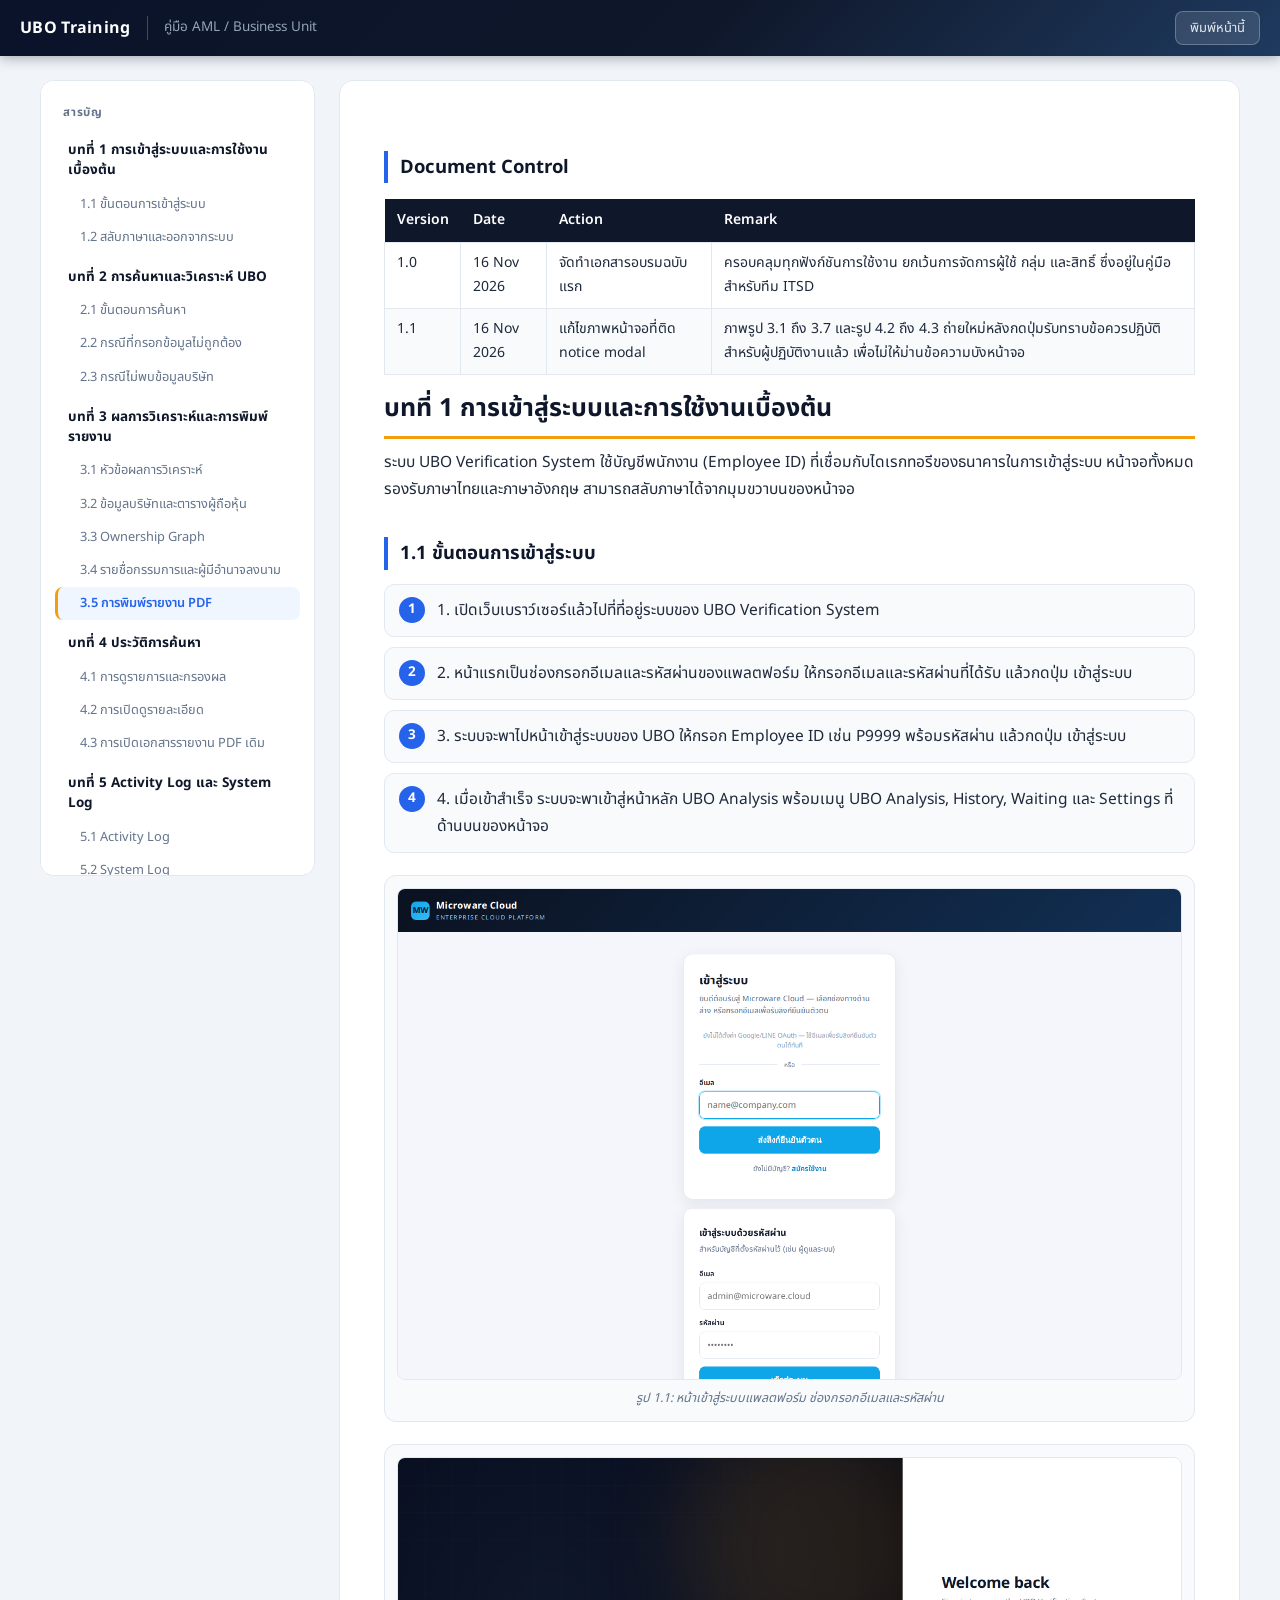
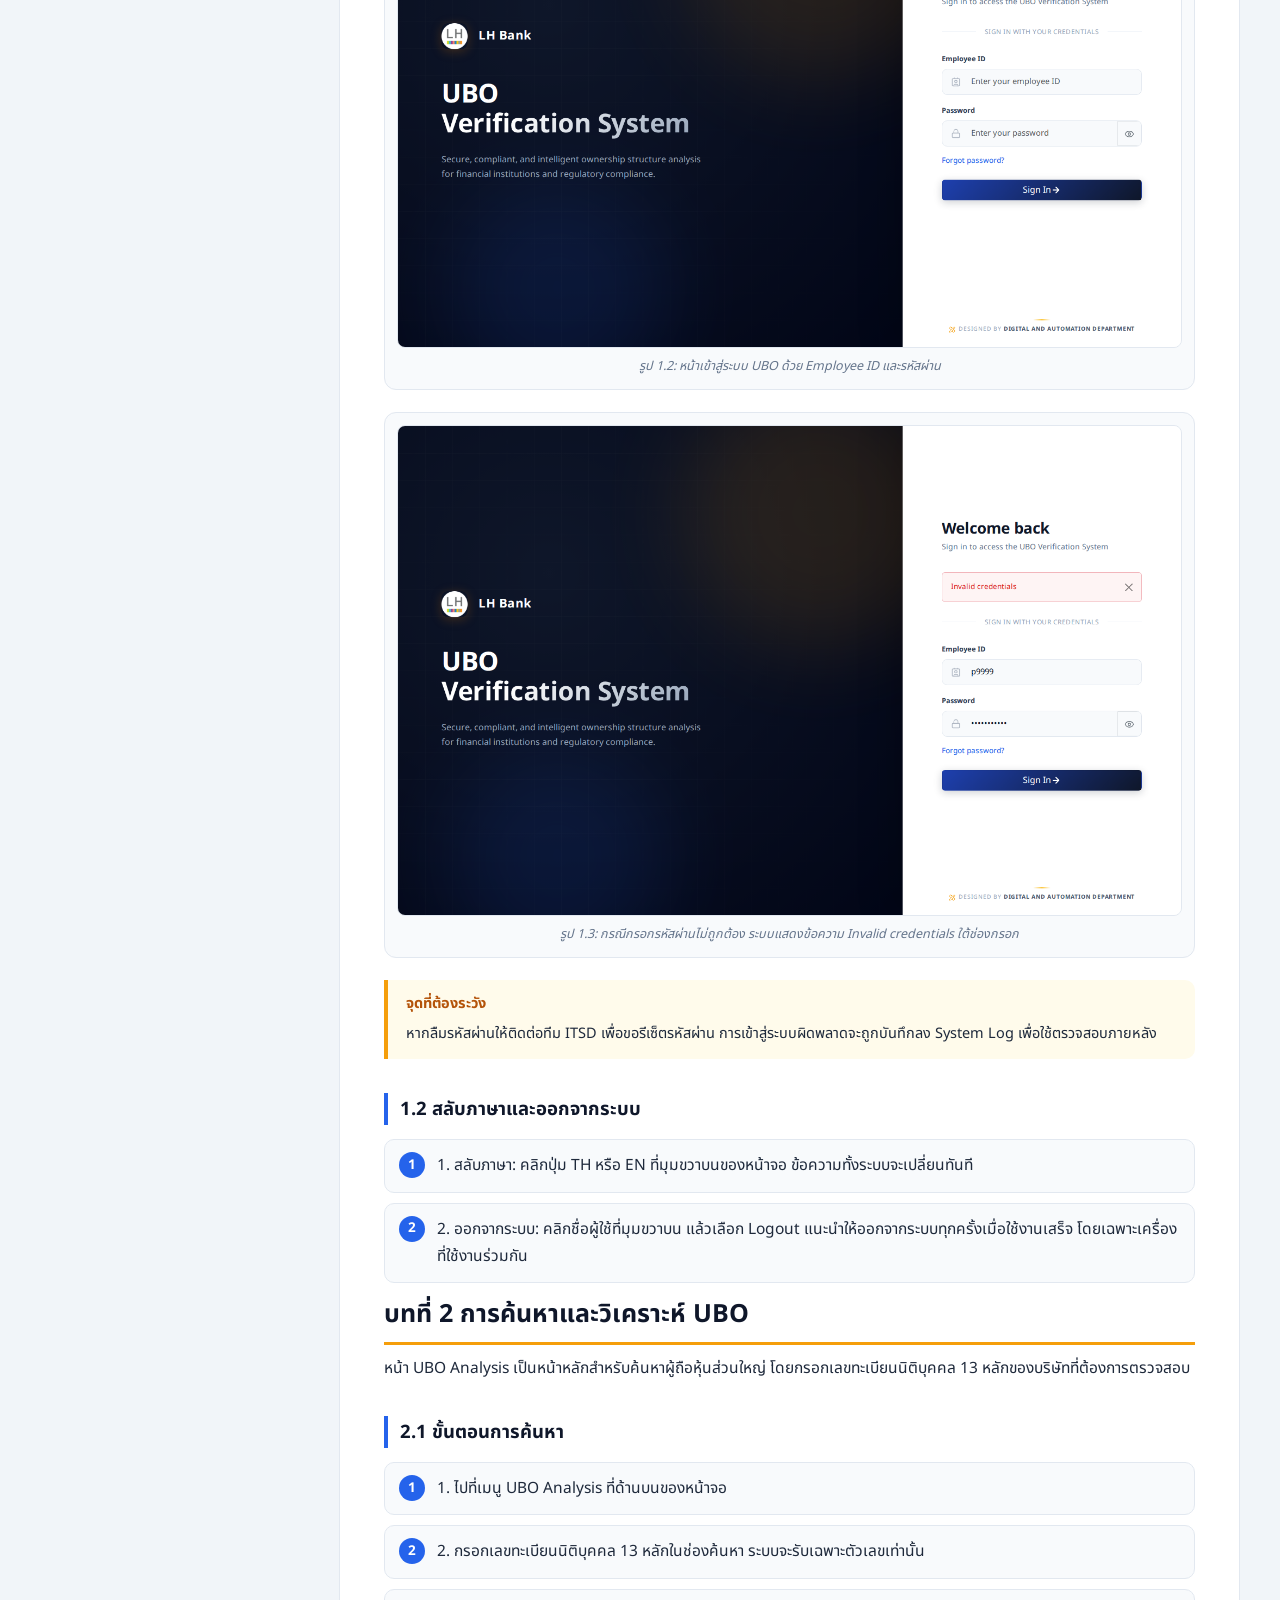
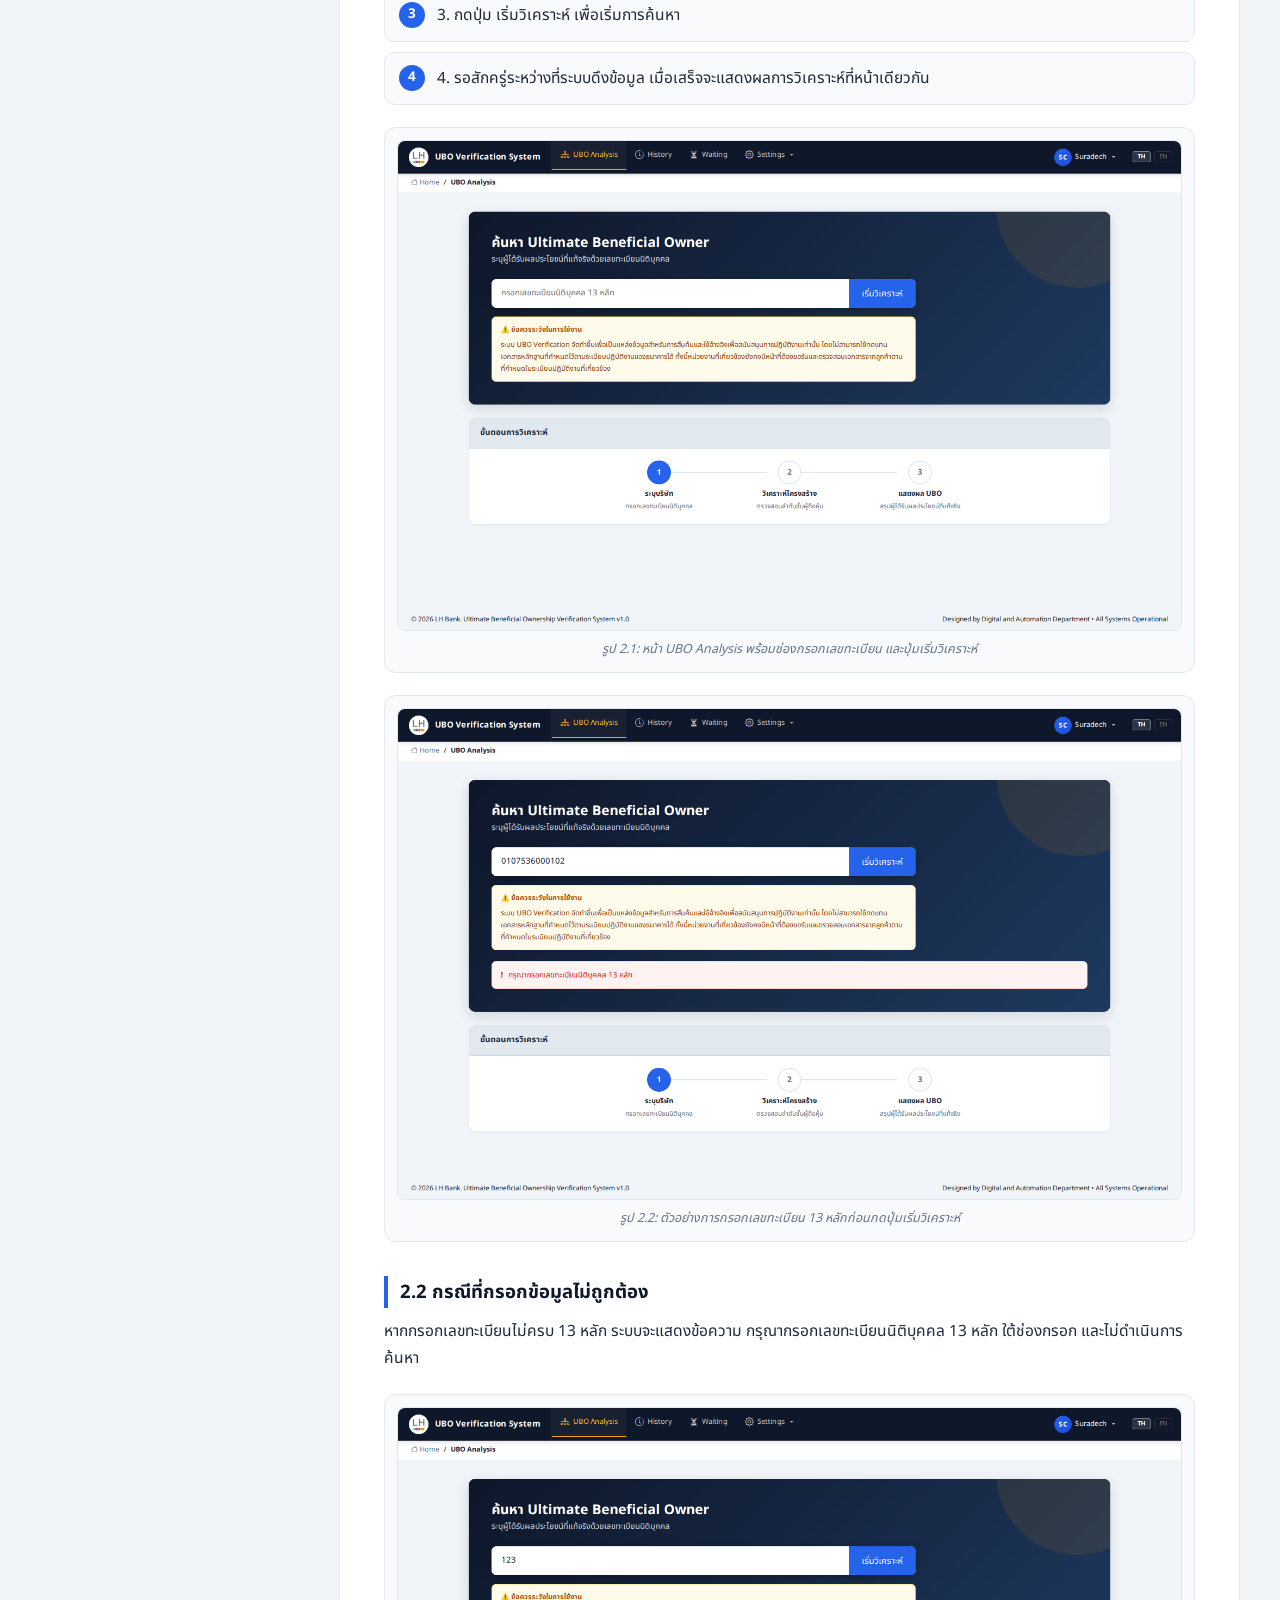
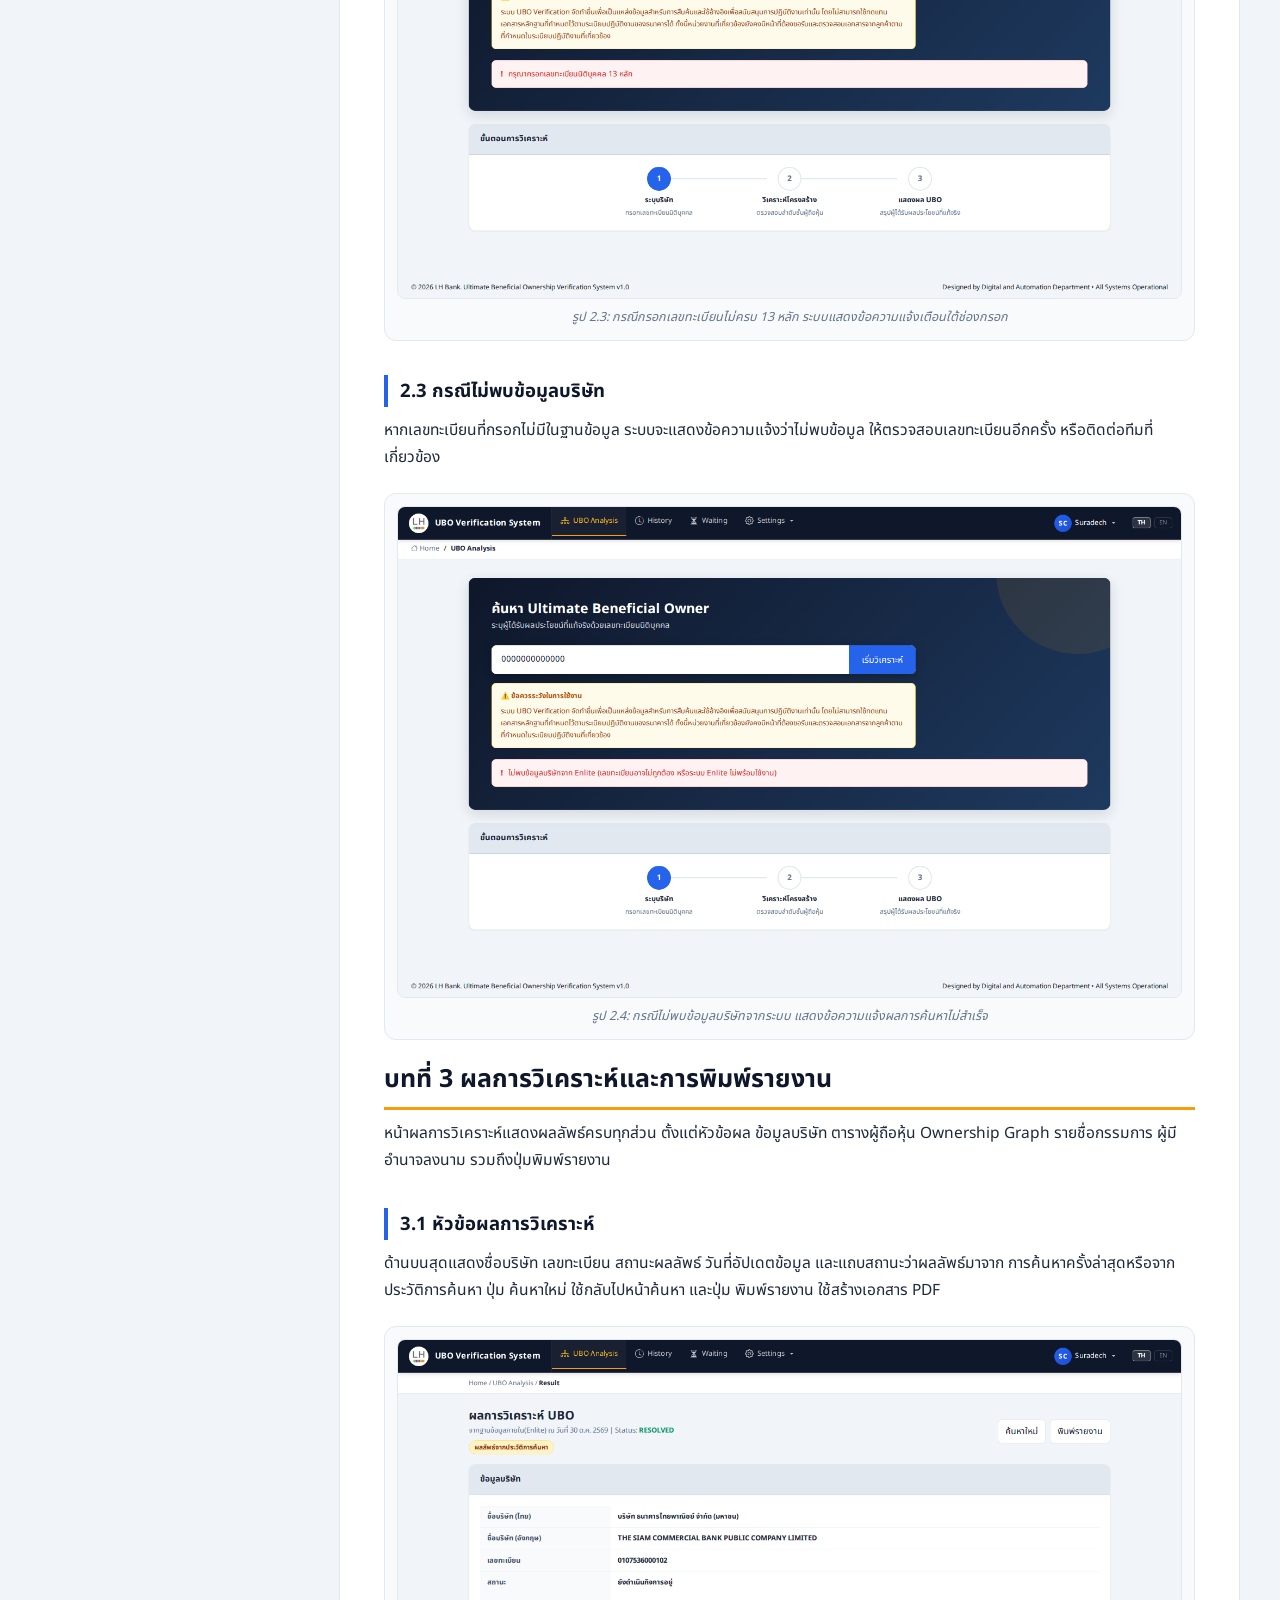
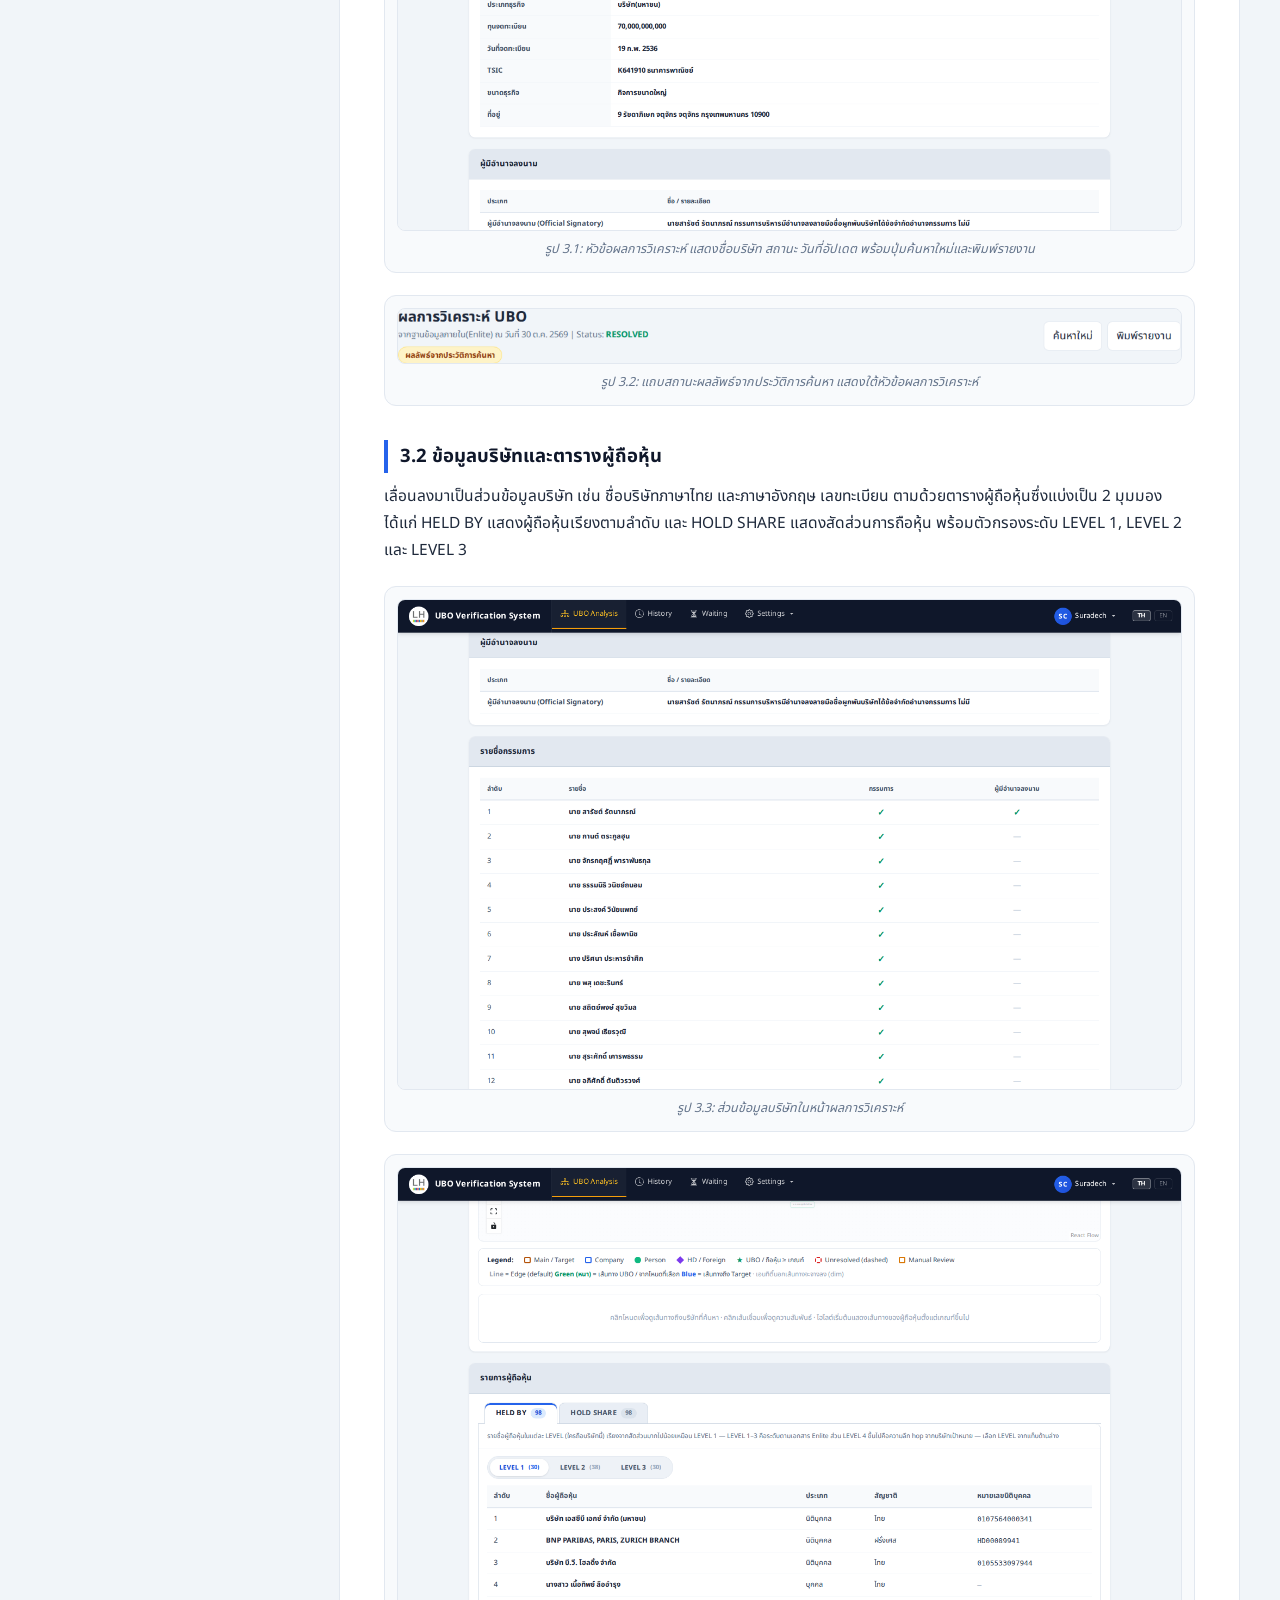
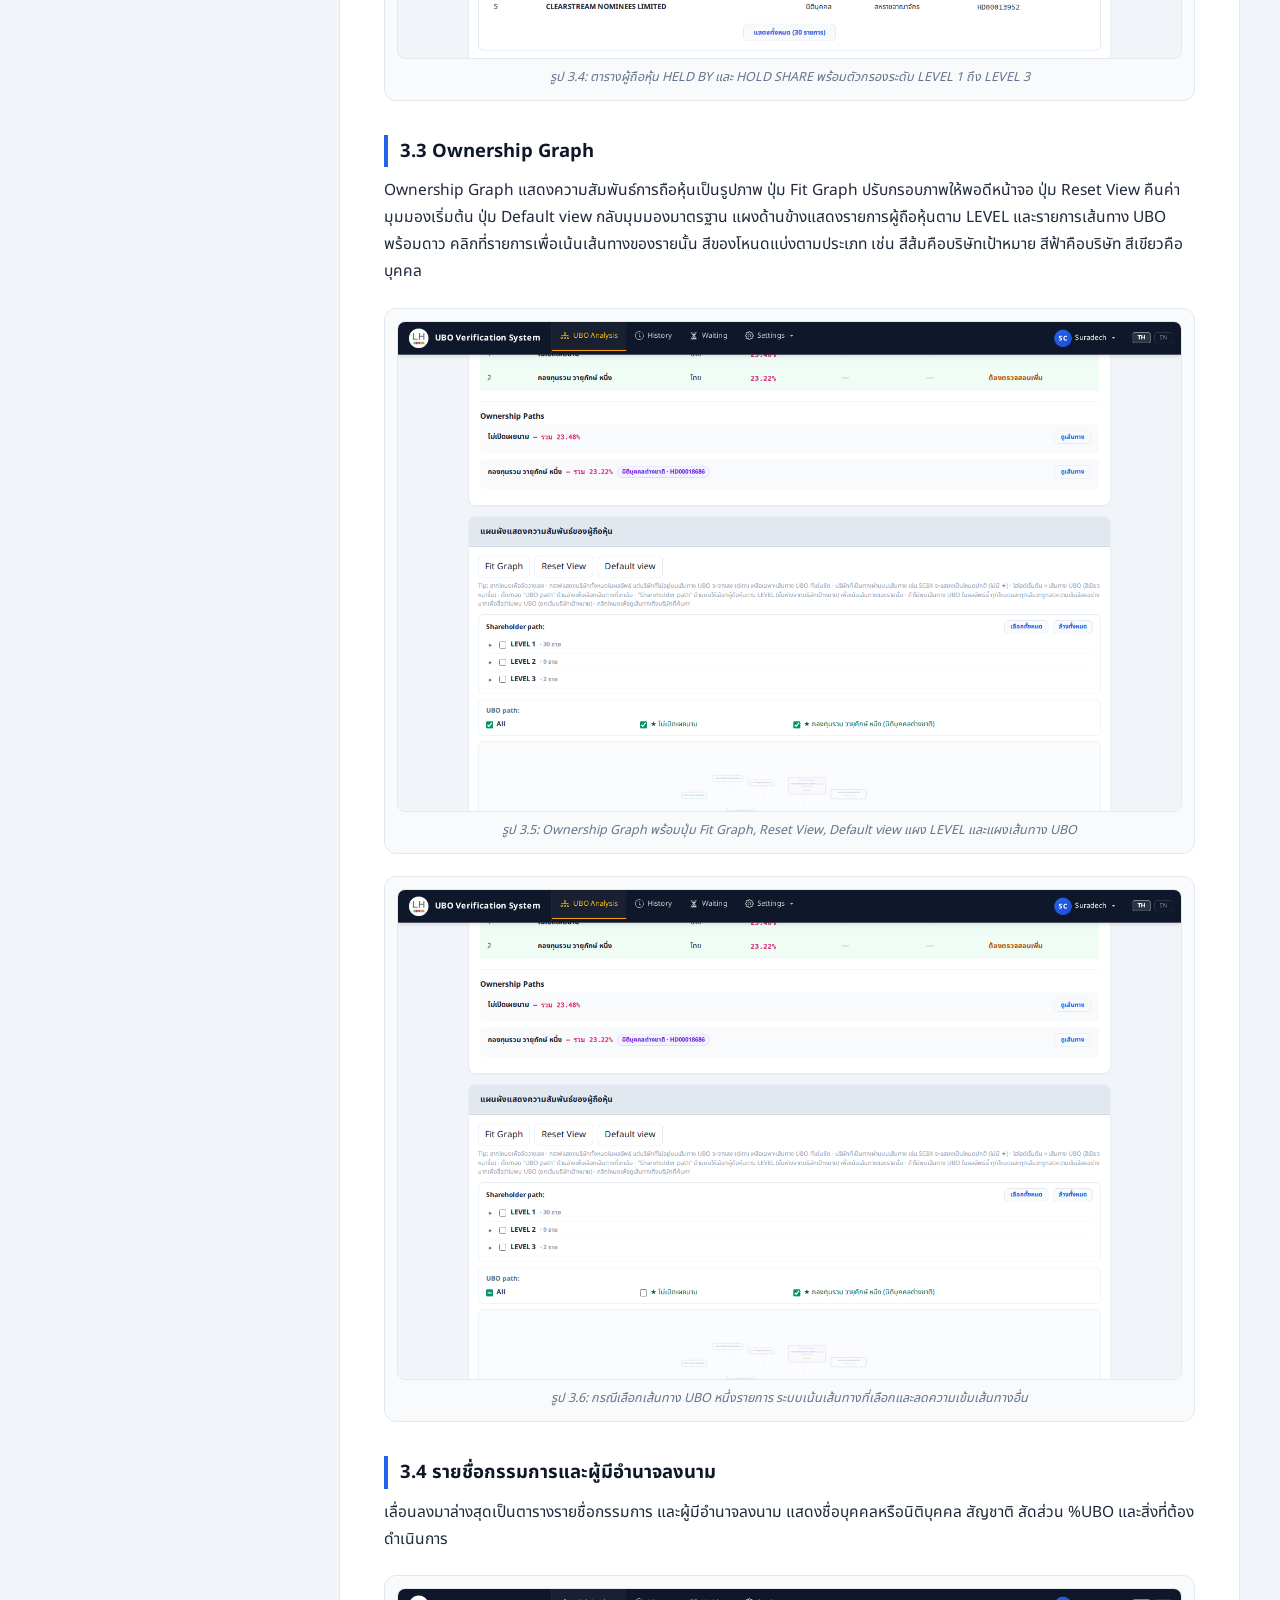
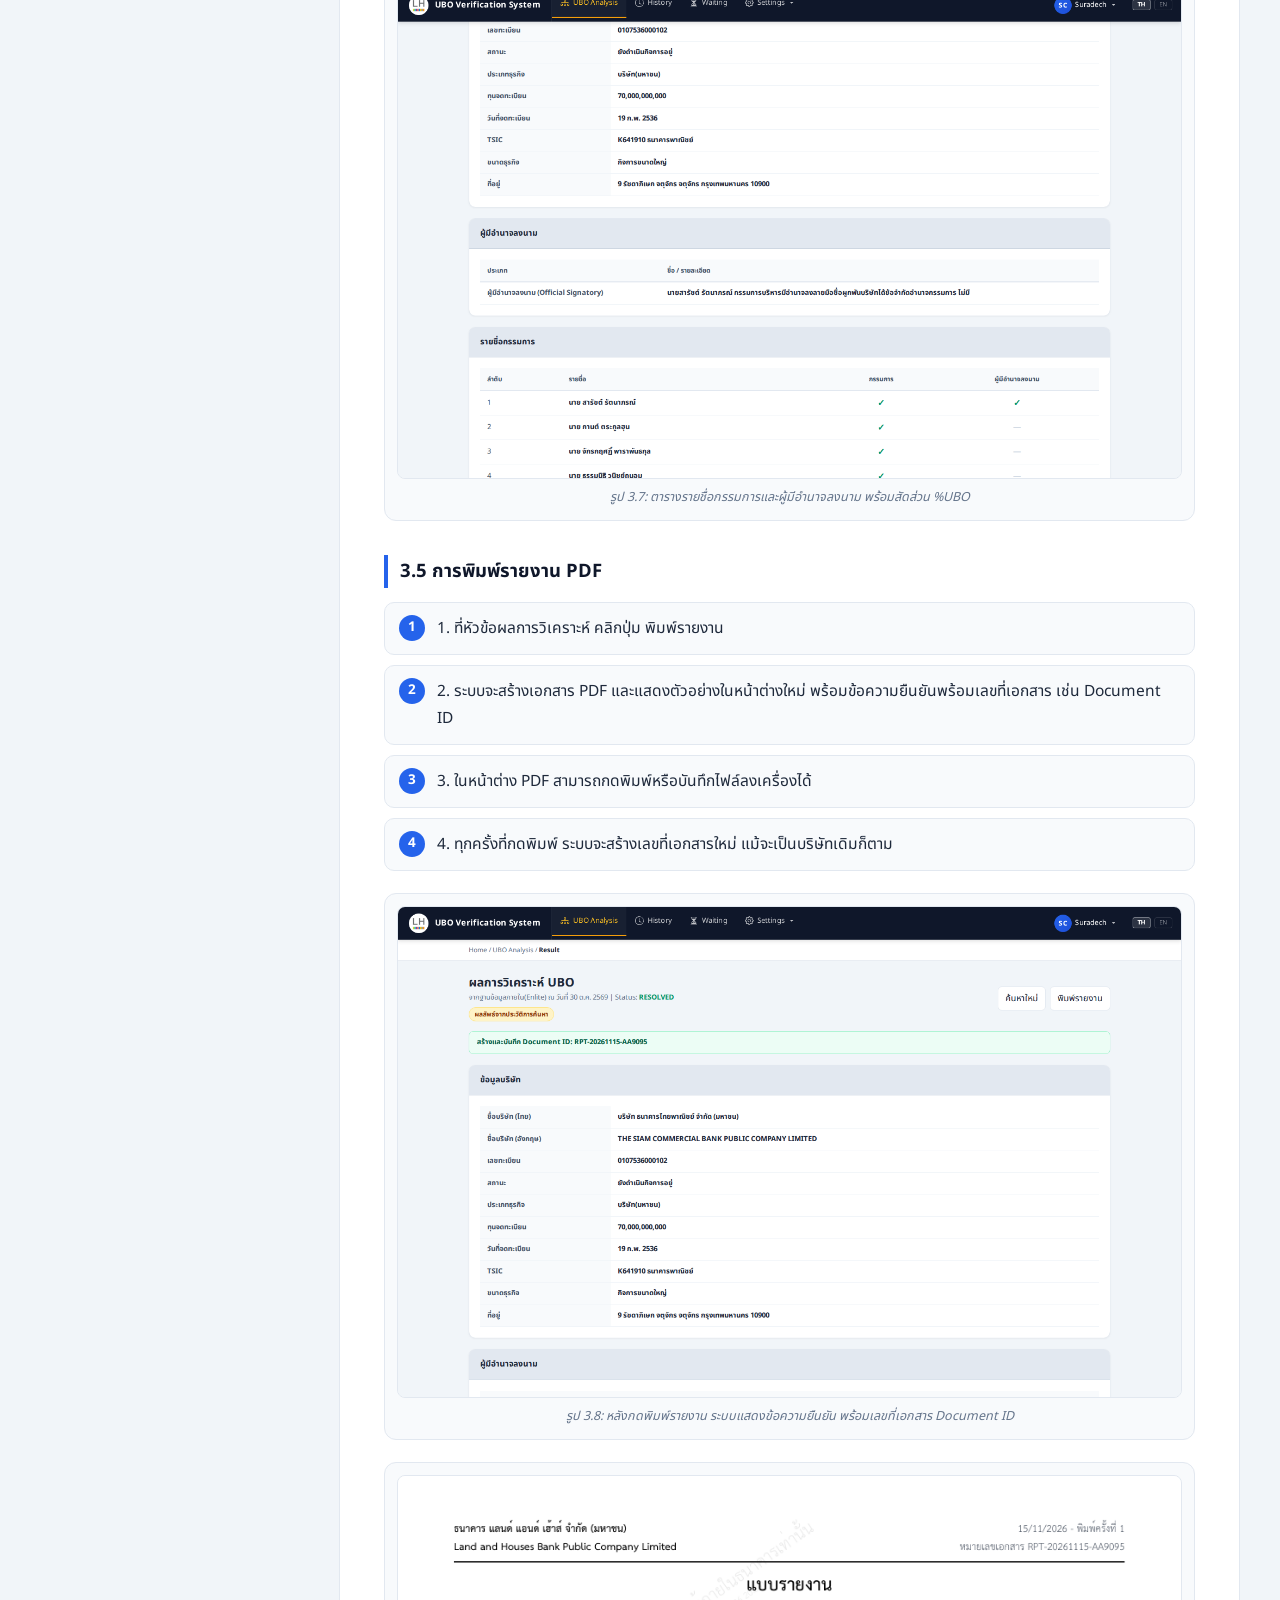
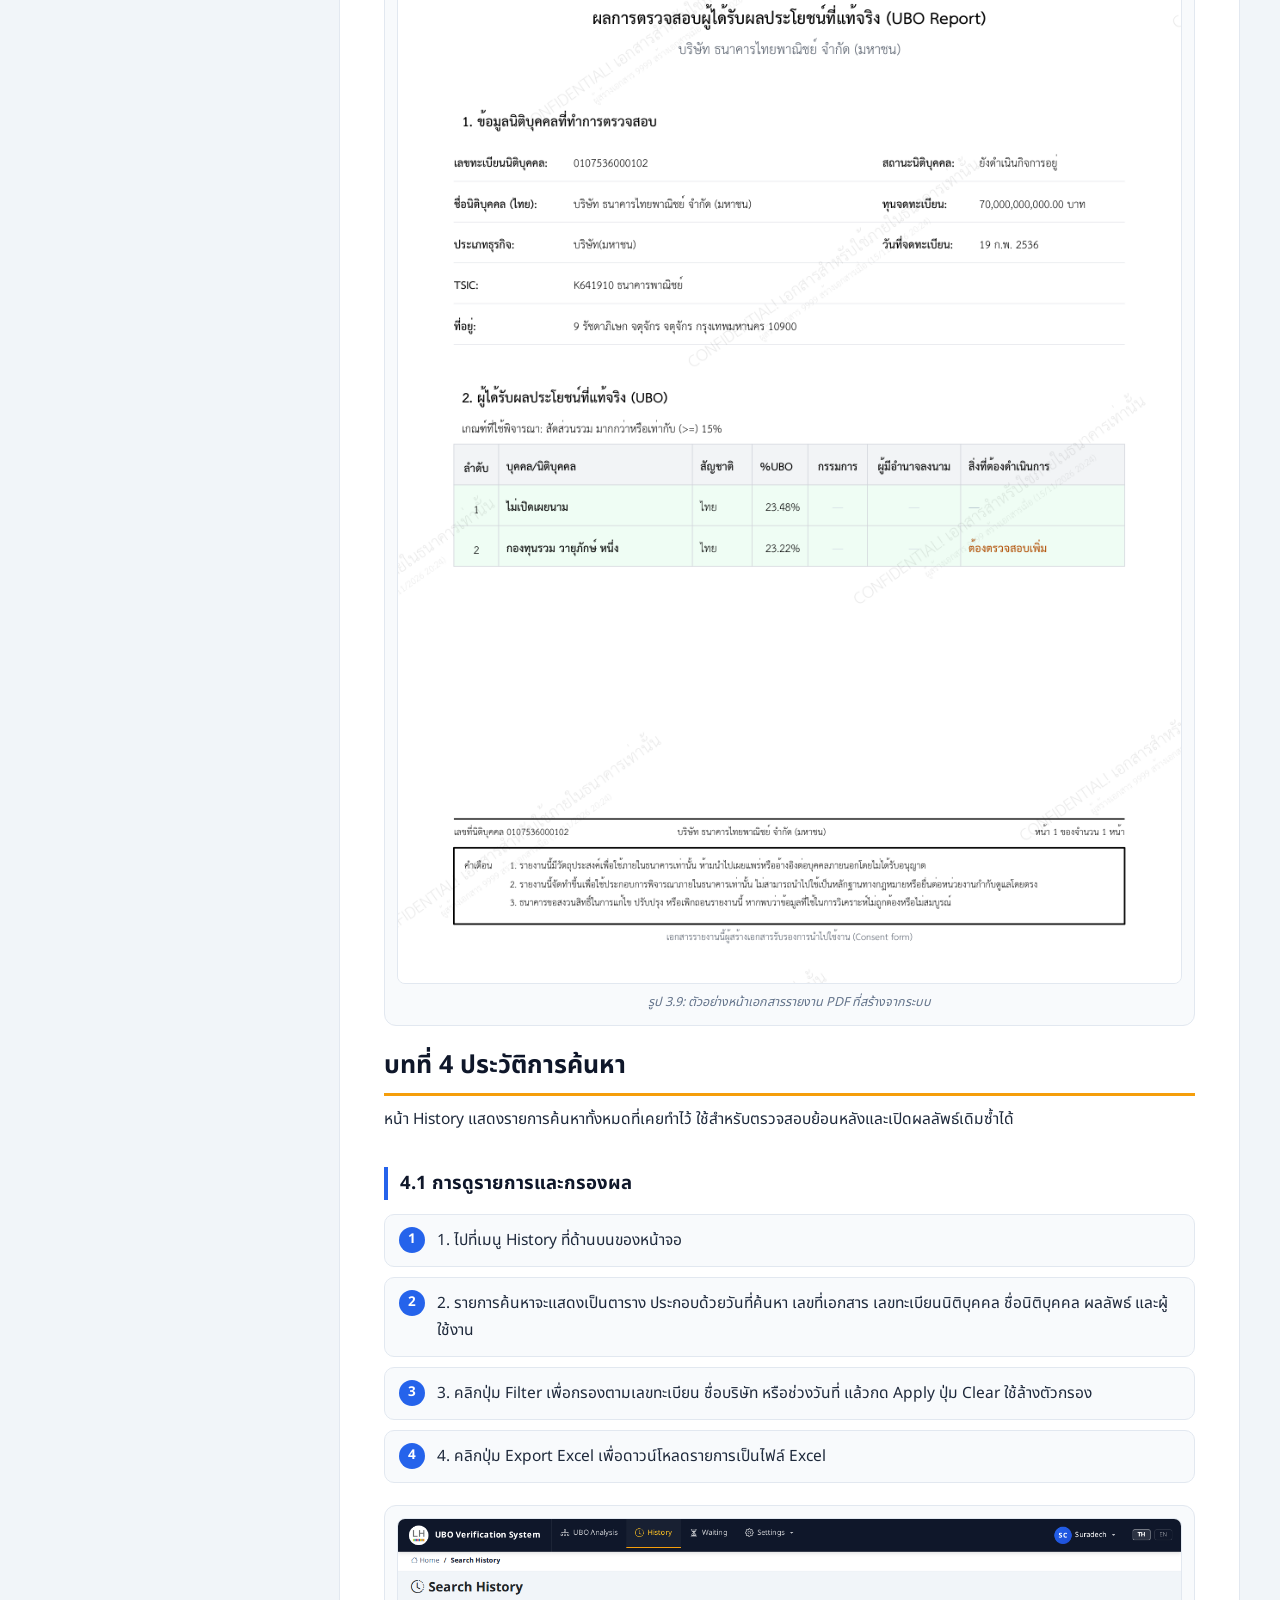
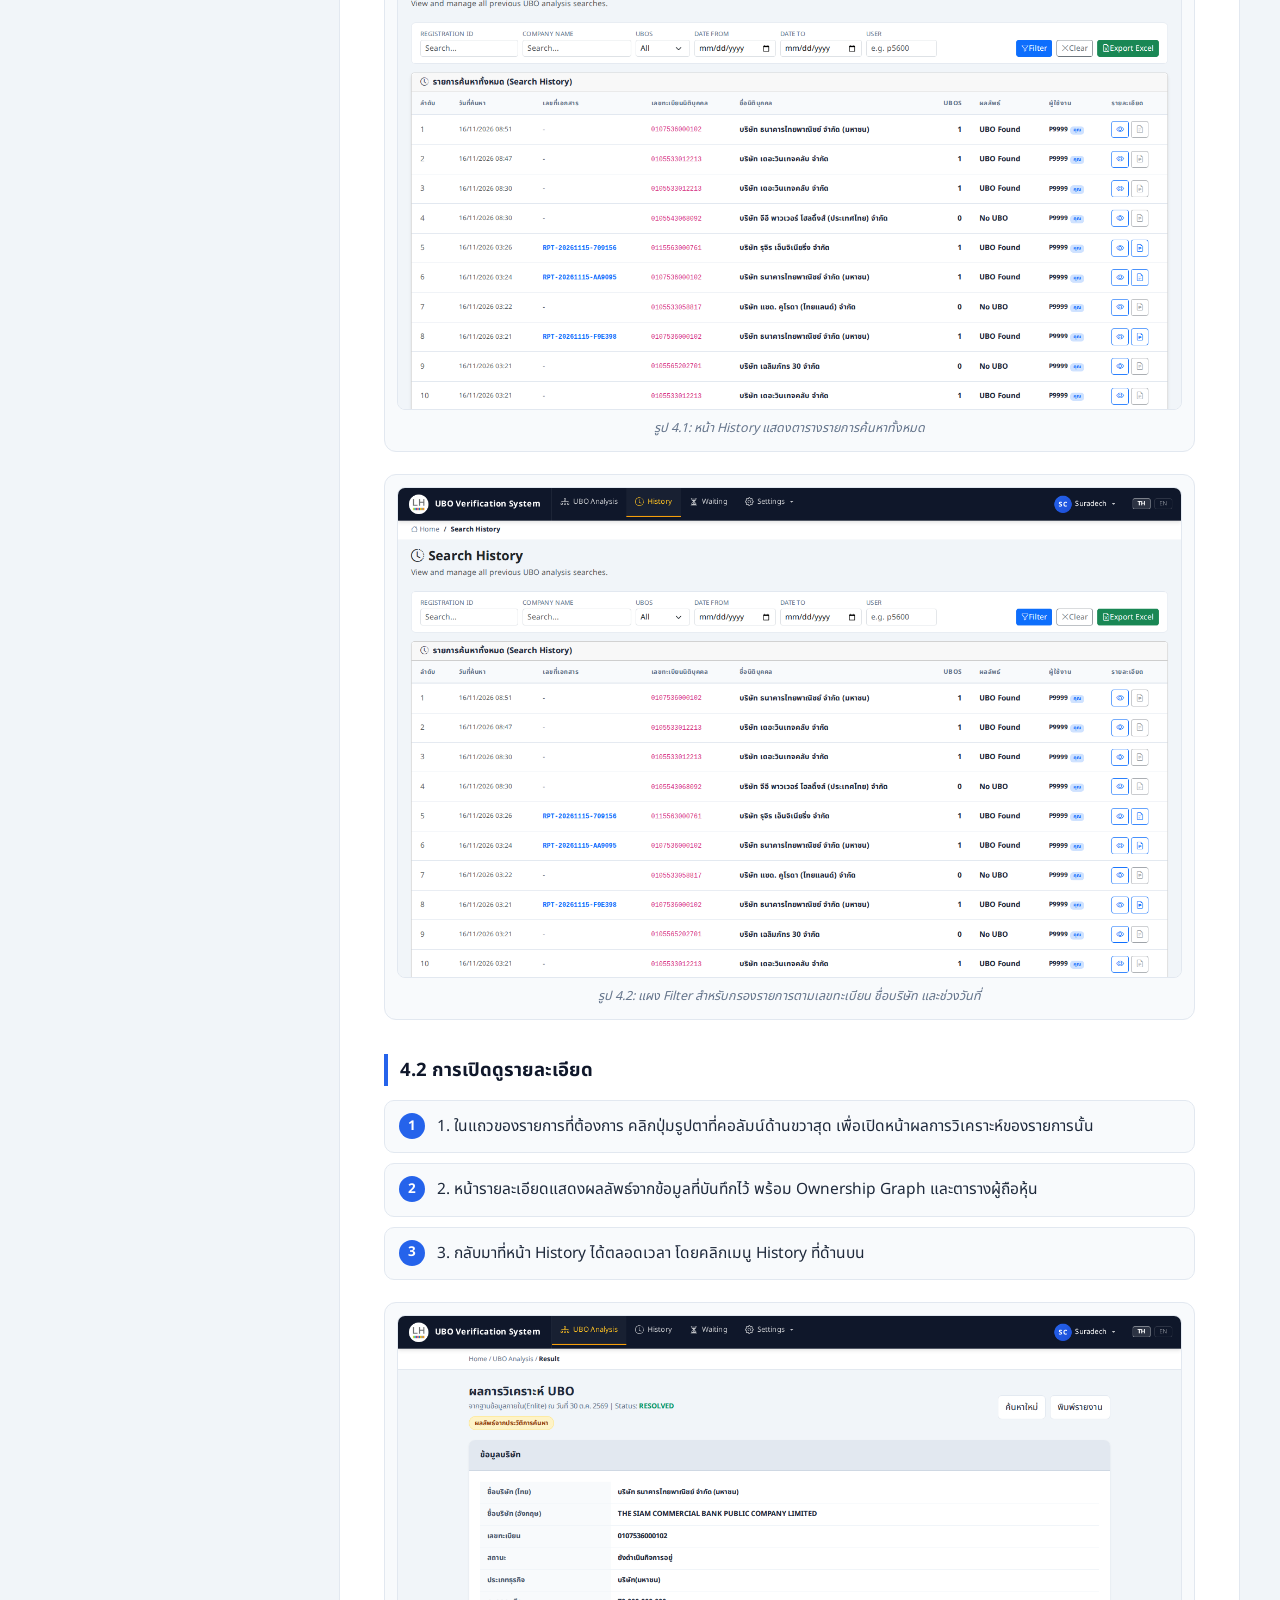
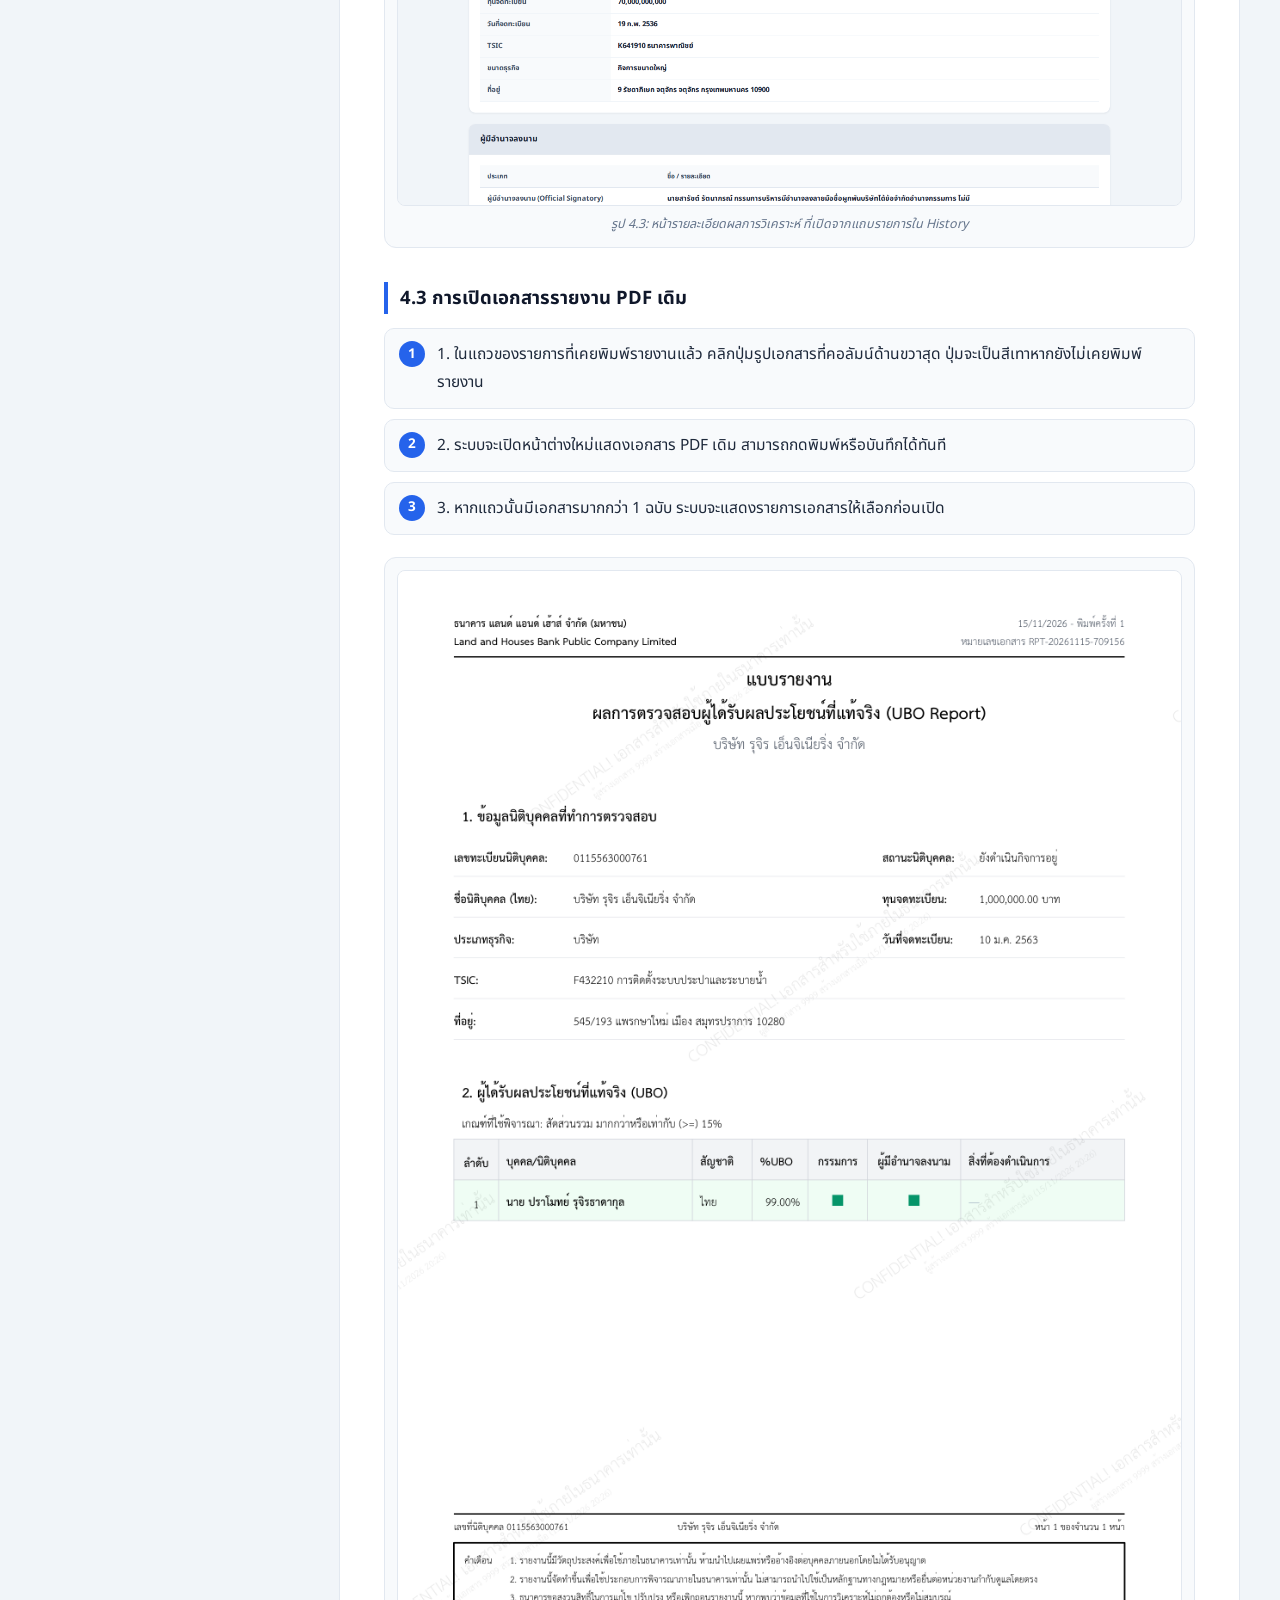
==== commit 2804b6bc: "Fix figures blocked by compliance notice modal: recapture result/history screenshots (AML 3.1-3.7, 4" ====
--- a/manual-aml.html
+++ b/manual-aml.html
@@ -52,7 +52,7 @@
 <a class="sec" href="#sec-22">7.3 ติดต่อฝ่ายสนับสนุน</a>
   </nav>
   <main class="main">
-    <h2>Document Control</h2><table><thead><tr><th>Version</th><th>Date</th><th>Action</th><th>Remark</th></tr></thead><tbody><tr><td>1.0</td><td>16 Nov 2026</td><td>จัดทำเอกสารอบรมฉบับแรก</td><td>ครอบคลุมทุกฟังก์ชันการใช้งาน ยกเว้นการจัดการผู้ใช้ กลุ่ม และสิทธิ์ ซึ่งอยู่ในคู่มือสำหรับทีม ITSD</td></tr></tbody></table><h1 id="ch-1">บทที่ 1  การเข้าสู่ระบบและการใช้งานเบื้องต้น</h1><p>ระบบ UBO Verification System ใช้บัญชีพนักงาน (Employee ID) ที่เชื่อมกับไดเรกทอรีของธนาคารในการเข้าสู่ระบบ หน้าจอทั้งหมดรองรับภาษาไทยและภาษาอังกฤษ สามารถสลับภาษาได้จากมุมขวาบนของหน้าจอ</p><h2 id="sec-1">1.1 ขั้นตอนการเข้าสู่ระบบ</h2><ol class="steps"><li>1. เปิดเว็บเบราว์เซอร์แล้วไปที่ที่อยู่ระบบของ UBO Verification System</li><li>2. หน้าแรกเป็นช่องกรอกอีเมลและรหัสผ่านของแพลตฟอร์ม ให้กรอกอีเมลและรหัสผ่านที่ได้รับ แล้วกดปุ่ม เข้าสู่ระบบ</li><li>3. ระบบจะพาไปหน้าเข้าสู่ระบบของ UBO ให้กรอก Employee ID เช่น P9999 พร้อมรหัสผ่าน แล้วกดปุ่ม เข้าสู่ระบบ</li><li>4. เมื่อเข้าสำเร็จ ระบบจะพาเข้าสู่หน้าหลัก UBO Analysis พร้อมเมนู UBO Analysis, History, Waiting และ Settings ที่ด้านบนของหน้าจอ</li></ol><figure class="fig"><img src="assets/img/aml-01.png" alt="รูป 1.1: หน้าเข้าสู่ระบบแพลตฟอร์ม ช่องกรอกอีเมลและรหัสผ่าน" loading="lazy"><figcaption>รูป 1.1: หน้าเข้าสู่ระบบแพลตฟอร์ม ช่องกรอกอีเมลและรหัสผ่าน</figcaption></figure><figure class="fig"><img src="assets/img/aml-02.png" alt="รูป 1.2: หน้าเข้าสู่ระบบ UBO ด้วย Employee ID และรหัสผ่าน" loading="lazy"><figcaption>รูป 1.2: หน้าเข้าสู่ระบบ UBO ด้วย Employee ID และรหัสผ่าน</figcaption></figure><figure class="fig"><img src="assets/img/aml-03.png" alt="รูป 1.3: กรณีกรอกรหัสผ่านไม่ถูกต้อง ระบบแสดงข้อความ Invalid credentials ใต้ช่องกรอก" loading="lazy"><figcaption>รูป 1.3: กรณีกรอกรหัสผ่านไม่ถูกต้อง ระบบแสดงข้อความ Invalid credentials ใต้ช่องกรอก</figcaption></figure><div class="note"><div class="note-title">จุดที่ต้องระวัง</div><p>หากลืมรหัสผ่านให้ติดต่อทีม ITSD เพื่อขอรีเซ็ตรหัสผ่าน การเข้าสู่ระบบผิดพลาดจะถูกบันทึกลง System Log เพื่อใช้ตรวจสอบภายหลัง</p></div><h2 id="sec-2">1.2 สลับภาษาและออกจากระบบ</h2><ol class="steps"><li>1. สลับภาษา: คลิกปุ่ม TH หรือ EN ที่มุมขวาบนของหน้าจอ ข้อความทั้งระบบจะเปลี่ยนทันที</li><li>2. ออกจากระบบ: คลิกชื่อผู้ใช้ที่มุมขวาบน แล้วเลือก Logout แนะนำให้ออกจากระบบทุกครั้งเมื่อใช้งานเสร็จ โดยเฉพาะเครื่องที่ใช้งานร่วมกัน</li></ol><h1 id="ch-2">บทที่ 2  การค้นหาและวิเคราะห์ UBO</h1><p>หน้า UBO Analysis เป็นหน้าหลักสำหรับค้นหาผู้ถือหุ้นส่วนใหญ่ โดยกรอกเลขทะเบียนนิติบุคคล 13 หลักของบริษัทที่ต้องการตรวจสอบ</p><h2 id="sec-3">2.1 ขั้นตอนการค้นหา</h2><ol class="steps"><li>1. ไปที่เมนู UBO Analysis ที่ด้านบนของหน้าจอ</li><li>2. กรอกเลขทะเบียนนิติบุคคล 13 หลักในช่องค้นหา ระบบจะรับเฉพาะตัวเลขเท่านั้น</li><li>3. กดปุ่ม เริ่มวิเคราะห์ เพื่อเริ่มการค้นหา</li><li>4. รอสักครู่ระหว่างที่ระบบดึงข้อมูล เมื่อเสร็จจะแสดงผลการวิเคราะห์ที่หน้าเดียวกัน</li></ol><figure class="fig"><img src="assets/img/aml-04.png" alt="รูป 2.1: หน้า UBO Analysis พร้อมช่องกรอกเลขทะเบียน และปุ่มเริ่มวิเคราะห์" loading="lazy"><figcaption>รูป 2.1: หน้า UBO Analysis พร้อมช่องกรอกเลขทะเบียน และปุ่มเริ่มวิเคราะห์</figcaption></figure><figure class="fig"><img src="assets/img/aml-05.png" alt="รูป 2.2: ตัวอย่างการกรอกเลขทะเบียน 13 หลักก่อนกดปุ่มเริ่มวิเคราะห์" loading="lazy"><figcaption>รูป 2.2: ตัวอย่างการกรอกเลขทะเบียน 13 หลักก่อนกดปุ่มเริ่มวิเคราะห์</figcaption></figure><h2 id="sec-4">2.2 กรณีที่กรอกข้อมูลไม่ถูกต้อง</h2><p>หากกรอกเลขทะเบียนไม่ครบ 13 หลัก ระบบจะแสดงข้อความ กรุณากรอกเลขทะเบียนนิติบุคคล 13 หลัก ใต้ช่องกรอก และไม่ดำเนินการค้นหา</p><figure class="fig"><img src="assets/img/aml-06.png" alt="รูป 2.3: กรณีกรอกเลขทะเบียนไม่ครบ 13 หลัก ระบบแสดงข้อความแจ้งเตือนใต้ช่องกรอก" loading="lazy"><figcaption>รูป 2.3: กรณีกรอกเลขทะเบียนไม่ครบ 13 หลัก ระบบแสดงข้อความแจ้งเตือนใต้ช่องกรอก</figcaption></figure><h2 id="sec-5">2.3 กรณีไม่พบข้อมูลบริษัท</h2><p>หากเลขทะเบียนที่กรอกไม่มีในฐานข้อมูล ระบบจะแสดงข้อความแจ้งว่าไม่พบข้อมูล ให้ตรวจสอบเลขทะเบียนอีกครั้ง หรือติดต่อทีมที่เกี่ยวข้อง</p><figure class="fig"><img src="assets/img/aml-07.png" alt="รูป 2.4: กรณีไม่พบข้อมูลบริษัทจากระบบ แสดงข้อความแจ้งผลการค้นหาไม่สำเร็จ" loading="lazy"><figcaption>รูป 2.4: กรณีไม่พบข้อมูลบริษัทจากระบบ แสดงข้อความแจ้งผลการค้นหาไม่สำเร็จ</figcaption></figure><h1 id="ch-3">บทที่ 3  ผลการวิเคราะห์และการพิมพ์รายงาน</h1><p>หน้าผลการวิเคราะห์แสดงผลลัพธ์ครบทุกส่วน ตั้งแต่หัวข้อผล ข้อมูลบริษัท ตารางผู้ถือหุ้น Ownership Graph รายชื่อกรรมการ ผู้มีอำนาจลงนาม รวมถึงปุ่มพิมพ์รายงาน</p><h2 id="sec-6">3.1 หัวข้อผลการวิเคราะห์</h2><p>ด้านบนสุดแสดงชื่อบริษัท เลขทะเบียน สถานะผลลัพธ์ วันที่อัปเดตข้อมูล และแถบสถานะว่าผลลัพธ์มาจาก การค้นหาครั้งล่าสุดหรือจากประวัติการค้นหา ปุ่ม ค้นหาใหม่ ใช้กลับไปหน้าค้นหา และปุ่ม พิมพ์รายงาน ใช้สร้างเอกสาร PDF</p><figure class="fig"><img src="assets/img/aml-08.png" alt="รูป 3.1: หัวข้อผลการวิเคราะห์ แสดงชื่อบริษัท สถานะ วันที่อัปเดต พร้อมปุ่มค้นหาใหม่และพิมพ์รายงาน" loading="lazy"><figcaption>รูป 3.1: หัวข้อผลการวิเคราะห์ แสดงชื่อบริษัท สถานะ วันที่อัปเดต พร้อมปุ่มค้นหาใหม่และพิมพ์รายงาน</figcaption></figure><figure class="fig"><img src="assets/img/aml-09.png" alt="รูป 3.2: แถบสถานะผลลัพธ์จากประวัติการค้นหา แสดงใต้หัวข้อผลการวิเคราะห์" loading="lazy"><figcaption>รูป 3.2: แถบสถานะผลลัพธ์จากประวัติการค้นหา แสดงใต้หัวข้อผลการวิเคราะห์</figcaption></figure><h2 id="sec-7">3.2 ข้อมูลบริษัทและตารางผู้ถือหุ้น</h2><p>เลื่อนลงมาเป็นส่วนข้อมูลบริษัท เช่น ชื่อบริษัทภาษาไทย และภาษาอังกฤษ เลขทะเบียน ตามด้วยตารางผู้ถือหุ้นซึ่งแบ่งเป็น 2 มุมมอง ได้แก่ HELD BY แสดงผู้ถือหุ้นเรียงตามลำดับ และ HOLD SHARE แสดงสัดส่วนการถือหุ้น พร้อมตัวกรองระดับ LEVEL 1, LEVEL 2 และ LEVEL 3</p><figure class="fig"><img src="assets/img/aml-10.png" alt="รูป 3.3: ส่วนข้อมูลบริษัทในหน้าผลการวิเคราะห์" loading="lazy"><figcaption>รูป 3.3: ส่วนข้อมูลบริษัทในหน้าผลการวิเคราะห์</figcaption></figure><figure class="fig"><img src="assets/img/aml-11.png" alt="รูป 3.4: ตารางผู้ถือหุ้น HELD BY และ HOLD SHARE พร้อมตัวกรองระดับ LEVEL 1 ถึง LEVEL 3" loading="lazy"><figcaption>รูป 3.4: ตารางผู้ถือหุ้น HELD BY และ HOLD SHARE พร้อมตัวกรองระดับ LEVEL 1 ถึง LEVEL 3</figcaption></figure><h2 id="sec-8">3.3 Ownership Graph</h2><p>Ownership Graph แสดงความสัมพันธ์การถือหุ้นเป็นรูปภาพ ปุ่ม Fit Graph ปรับกรอบภาพให้พอดีหน้าจอ ปุ่ม Reset View คืนค่ามุมมองเริ่มต้น ปุ่ม Default view กลับมุมมองมาตรฐาน แผงด้านข้างแสดงรายการผู้ถือหุ้นตาม LEVEL และรายการเส้นทาง UBO พร้อมดาว คลิกที่รายการเพื่อเน้นเส้นทางของรายนั้น สีของโหนดแบ่งตามประเภท เช่น สีส้มคือบริษัทเป้าหมาย สีฟ้าคือบริษัท สีเขียวคือบุคคล</p><figure class="fig"><img src="assets/img/aml-12.png" alt="รูป 3.5: Ownership Graph พร้อมปุ่ม Fit Graph, Reset View, Default view แผง LEVEL และแผงเส้นทาง UBO" loading="lazy"><figcaption>รูป 3.5: Ownership Graph พร้อมปุ่ม Fit Graph, Reset View, Default view แผง LEVEL และแผงเส้นทาง UBO</figcaption></figure><figure class="fig"><img src="assets/img/aml-13.png" alt="รูป 3.6: กรณีเลือกเส้นทาง UBO หนึ่งรายการ ระบบเน้นเส้นทางที่เลือกและลดความเข้มเส้นทางอื่น" loading="lazy"><figcaption>รูป 3.6: กรณีเลือกเส้นทาง UBO หนึ่งรายการ ระบบเน้นเส้นทางที่เลือกและลดความเข้มเส้นทางอื่น</figcaption></figure><h2 id="sec-9">3.4 รายชื่อกรรมการและผู้มีอำนาจลงนาม</h2><p>เลื่อนลงมาล่างสุดเป็นตารางรายชื่อกรรมการ และผู้มีอำนาจลงนาม แสดงชื่อบุคคลหรือนิติบุคคล สัญชาติ สัดส่วน %UBO และสิ่งที่ต้องดำเนินการ</p><figure class="fig"><img src="assets/img/aml-14.png" alt="รูป 3.7: ตารางรายชื่อกรรมการและผู้มีอำนาจลงนาม พร้อมสัดส่วน %UBO" loading="lazy"><figcaption>รูป 3.7: ตารางรายชื่อกรรมการและผู้มีอำนาจลงนาม พร้อมสัดส่วน %UBO</figcaption></figure><h2 id="sec-10">3.5 การพิมพ์รายงาน PDF</h2><ol class="steps"><li>1. ที่หัวข้อผลการวิเคราะห์ คลิกปุ่ม พิมพ์รายงาน</li><li>2. ระบบจะสร้างเอกสาร PDF และแสดงตัวอย่างในหน้าต่างใหม่ พร้อมข้อความยืนยันพร้อมเลขที่เอกสาร เช่น Document ID</li><li>3. ในหน้าต่าง PDF สามารถกดพิมพ์หรือบันทึกไฟล์ลงเครื่องได้</li><li>4. ทุกครั้งที่กดพิมพ์ ระบบจะสร้างเลขที่เอกสารใหม่ แม้จะเป็นบริษัทเดิมก็ตาม</li></ol><figure class="fig"><img src="assets/img/aml-15.png" alt="รูป 3.8: หลังกดพิมพ์รายงาน ระบบแสดงข้อความยืนยัน พร้อมเลขที่เอกสาร Document ID" loading="lazy"><figcaption>รูป 3.8: หลังกดพิมพ์รายงาน ระบบแสดงข้อความยืนยัน พร้อมเลขที่เอกสาร Document ID</figcaption></figure><figure class="fig"><img src="assets/img/aml-16.png" alt="รูป 3.9: ตัวอย่างหน้าเอกสารรายงาน PDF ที่สร้างจากระบบ" loading="lazy"><figcaption>รูป 3.9: ตัวอย่างหน้าเอกสารรายงาน PDF ที่สร้างจากระบบ</figcaption></figure><h1 id="ch-4">บทที่ 4  ประวัติการค้นหา</h1><p>หน้า History แสดงรายการค้นหาทั้งหมดที่เคยทำไว้ ใช้สำหรับตรวจสอบย้อนหลังและเปิดผลลัพธ์เดิมซ้ำได้</p><h2 id="sec-11">4.1 การดูรายการและกรองผล</h2><ol class="steps"><li>1. ไปที่เมนู History ที่ด้านบนของหน้าจอ</li><li>2. รายการค้นหาจะแสดงเป็นตาราง ประกอบด้วยวันที่ค้นหา เลขที่เอกสาร เลขทะเบียนนิติบุคคล ชื่อนิติบุคคล ผลลัพธ์ และผู้ใช้งาน</li><li>3. คลิกปุ่ม Filter เพื่อกรองตามเลขทะเบียน ชื่อบริษัท หรือช่วงวันที่ แล้วกด Apply ปุ่ม Clear ใช้ล้างตัวกรอง</li><li>4. คลิกปุ่ม Export Excel เพื่อดาวน์โหลดรายการเป็นไฟล์ Excel</li></ol><figure class="fig"><img src="assets/img/aml-17.png" alt="รูป 4.1: หน้า History แสดงตารางรายการค้นหาทั้งหมด" loading="lazy"><figcaption>รูป 4.1: หน้า History แสดงตารางรายการค้นหาทั้งหมด</figcaption></figure><figure class="fig"><img src="assets/img/aml-18.png" alt="รูป 4.2: แผง Filter สำหรับกรองรายการตามเลขทะเบียน ชื่อบริษัท และช่วงวันที่" loading="lazy"><figcaption>รูป 4.2: แผง Filter สำหรับกรองรายการตามเลขทะเบียน ชื่อบริษัท และช่วงวันที่</figcaption></figure><h2 id="sec-12">4.2 การเปิดดูรายละเอียด</h2><ol class="steps"><li>1. ในแถวของรายการที่ต้องการ คลิกปุ่มรูปตาที่คอลัมน์ด้านขวาสุด เพื่อเปิดหน้าผลการวิเคราะห์ของรายการนั้น</li><li>2. หน้ารายละเอียดแสดงผลลัพธ์จากข้อมูลที่บันทึกไว้ พร้อม Ownership Graph และตารางผู้ถือหุ้น</li><li>3. กลับมาที่หน้า History ได้ตลอดเวลา โดยคลิกเมนู History ที่ด้านบน</li></ol><figure class="fig"><img src="assets/img/aml-19.png" alt="รูป 4.3: หน้ารายละเอียดผลการวิเคราะห์ ที่เปิดจากแถบรายการใน History" loading="lazy"><figcaption>รูป 4.3: หน้ารายละเอียดผลการวิเคราะห์ ที่เปิดจากแถบรายการใน History</figcaption></figure><h2 id="sec-13">4.3 การเปิดเอกสารรายงาน PDF เดิม</h2><ol class="steps"><li>1. ในแถวของรายการที่เคยพิมพ์รายงานแล้ว คลิกปุ่มรูปเอกสารที่คอลัมน์ด้านขวาสุด ปุ่มจะเป็นสีเทาหากยังไม่เคยพิมพ์รายงาน</li><li>2. ระบบจะเปิดหน้าต่างใหม่แสดงเอกสาร PDF เดิม สามารถกดพิมพ์หรือบันทึกได้ทันที</li><li>3. หากแถวนั้นมีเอกสารมากกว่า 1 ฉบับ ระบบจะแสดงรายการเอกสารให้เลือกก่อนเปิด</li></ol><figure class="fig"><img src="assets/img/aml-20.png" alt="รูป 4.4: เอกสารรายงาน PDF เดิมที่เปิดจากแถบรายการใน History" loading="lazy"><figcaption>รูป 4.4: เอกสารรายงาน PDF เดิมที่เปิดจากแถบรายการใน History</figcaption></figure><h1 id="ch-5">บทที่ 5  Activity Log และ System Log</h1><p>ระบบบันทึกกิจกรรมไว้ 2 ส่วน Activity Log สำหรับบันทึกการใช้งานทั่วไป เช่นการค้นหาและการพิมพ์รายงาน System Log สำหรับบันทึกระบบ เช่นการเข้าสู่ระบบ และการแก้ไขการตั้งค่า ทั้งสองส่วนค้นหาและ Export ได้</p><h2 id="sec-14">5.1 Activity Log</h2><ol class="steps"><li>1. ไปที่เมนู Settings แล้วเลือก Activity Log</li><li>2. ตารางแสดงวันที่ ผู้ใช้งาน ประเภทกิจกรรม รหัสรายการ รายละเอียด และผลลัพธ์</li><li>3. คลิกปุ่ม Filter เพื่อกรองตามช่วงวันที่ ผู้ใช้งาน หรือผลลัพธ์สำเร็จและไม่สำเร็จ คลิกปุ่ม ดู ที่แถวใดก็ได้เพื่อดูรายละเอียด</li><li>4. คลิกปุ่ม Export CSV เพื่อดาวน์โหลดข้อมูลเป็นไฟล์ CSV</li></ol><figure class="fig"><img src="assets/img/aml-21.png" alt="รูป 5.1: หน้า Activity Log แสดงตารางกิจกรรมการใช้งาน" loading="lazy"><figcaption>รูป 5.1: หน้า Activity Log แสดงตารางกิจกรรมการใช้งาน</figcaption></figure><figure class="fig"><img src="assets/img/aml-22.png" alt="รูป 5.2: แผง Filter ของ Activity Log สำหรับกรองตามช่วงวันที่และผลลัพธ์" loading="lazy"><figcaption>รูป 5.2: แผง Filter ของ Activity Log สำหรับกรองตามช่วงวันที่และผลลัพธ์</figcaption></figure><figure class="fig"><img src="assets/img/aml-23.png" alt="รูป 5.3: หน้าต่างรายละเอียดกิจกรรมเมื่อคลิกปุ่มดู" loading="lazy"><figcaption>รูป 5.3: หน้าต่างรายละเอียดกิจกรรมเมื่อคลิกปุ่มดู</figcaption></figure><h2 id="sec-15">5.2 System Log</h2><ol class="steps"><li>1. ไปที่เมนู Settings แล้วเลือก System Log</li><li>2. ตารางแสดงเหตุการณ์ระบบ เช่นการเข้าสู่ระบบสำเร็จ เข้าสู่ระบบไม่สำเร็จ และการแก้ไขการตั้งค่า</li><li>3. ใช้ Filter และปุ่ม ดู ได้เช่นเดียวกับ Activity Log</li><li>4. คลิกปุ่ม Export CSV เพื่อดาวน์โหลดข้อมูลเป็นไฟล์ CSV</li></ol><figure class="fig"><img src="assets/img/aml-24.png" alt="รูป 5.4: หน้า System Log แสดงเหตุการณ์ของระบบ" loading="lazy"><figcaption>รูป 5.4: หน้า System Log แสดงเหตุการณ์ของระบบ</figcaption></figure><figure class="fig"><img src="assets/img/aml-25.png" alt="รูป 5.5: หน้าต่างรายละเอียดเหตุการณ์ระบบ" loading="lazy"><figcaption>รูป 5.5: หน้าต่างรายละเอียดเหตุการณ์ระบบ</figcaption></figure><h1 id="ch-6">บทที่ 6  การตั้งค่าระบบ</h1><p>เมนู Settings รวมการตั้งค่าต่าง ๆ ของระบบ การแก้ไขบางส่วนจำกัดเฉพาะผู้ดูแลระบบ ส่วนที่ผู้ใช้งานทั่วไปควรทำความเข้าใจ จะอธิบายในบทนี้ตามลำดับหน้าจอ</p><h2 id="sec-16">6.1 Configuration การตั้งค่าเกณฑ์และการยกเว้น</h2><p>หน้า Configuration แสดงเกณฑ์ที่ใช้ในการวิเคราะห์ 2 รายการ ได้แก่ เกณฑ์ UBO ร้อยละ และเกณฑ์การ traverse ร้อยละ แต่ละรายการมีค่าร้อยละและเงื่อนไขเปรียบเทียบ พร้อมวันที่แก้ไขล่าสุด ส่วนด้านล่างเป็นรายการผู้ที่ได้รับการยกเว้นการตรวจสอบ UBO สามารถอัปโหลดไฟล์รายชื่อแทนที่ของเดิม ดาวน์โหลดรายชื่อปัจจุบัน หรือลบทั้งหมดได้</p><figure class="fig"><img src="assets/img/aml-26.png" alt="รูป 6.1: หน้า Configuration แสดงเกณฑ์ UBO และเกณฑ์การ traverse พร้อมค่าร้อยละ" loading="lazy"><figcaption>รูป 6.1: หน้า Configuration แสดงเกณฑ์ UBO และเกณฑ์การ traverse พร้อมค่าร้อยละ</figcaption></figure><figure class="fig"><img src="assets/img/aml-27.png" alt="รูป 6.2: ส่วนรายการผู้ได้รับการยกเว้นการตรวจสอบ UBO พร้อมปุ่มอัปโหลด ดาวน์โหลด และลบรายชื่อ" loading="lazy"><figcaption>รูป 6.2: ส่วนรายการผู้ได้รับการยกเว้นการตรวจสอบ UBO พร้อมปุ่มอัปโหลด ดาวน์โหลด และลบรายชื่อ</figcaption></figure><div class="note"><div class="note-title">จุดที่ต้องระวัง</div><p>การแก้ไขเกณฑ์และการจัดการรายชื่อการยกเว้น เป็นสิทธิ์ของผู้ดูแลระบบ ผู้ใช้งานทั่วไปควรติดต่อ ผู้ดูแลระบบหากต้องการปรับค่า</p></div><h2 id="sec-17">6.2 General Settings การตั้งค่าทั่วไป</h2><p>หน้า General Settings ประกอบด้วย 2 ส่วน ส่วนแรกคืออายุของ JWT Token ที่ใช้กำหนดระยะเวลา ที่ผู้ใช้คงสถานะการเข้าสู่ระบบ ส่วนที่สองคือรูปโลโก้ระบบ สามารถเปลี่ยนรูปโลโก้ใหม่ หรือล้างรูปเพื่อกลับไปใช้โลโก้ LHB เดิมได้ กดปุ่ม บันทึกการตั้งค่า เพื่อใช้ค่าใหม่</p><figure class="fig"><img src="assets/img/aml-28.png" alt="รูป 6.3: หน้า General Settings แสดงอายุ JWT Token และส่วนจัดการรูปโลโก้" loading="lazy"><figcaption>รูป 6.3: หน้า General Settings แสดงอายุ JWT Token และส่วนจัดการรูปโลโก้</figcaption></figure><h2 id="sec-18">6.3 Waiting Page Setting ข้อความหน้ารอ</h2><p>หน้า Waiting Page Setting ใช้แก้ข้อความ ที่แสดงบนหน้าจอของผู้ใช้ที่ยังไม่ได้รับการกำหนดสิทธิ์ แก้ไขเสร็จกดปุ่ม บันทึกข้อความ ปุ่ม Reset เป็นค่าเริ่มต้น ใช้คืนข้อความเดิมของระบบ</p><figure class="fig"><img src="assets/img/aml-29.png" alt="รูป 6.4: หน้า Waiting Page Setting พร้อมตัวอย่างข้อความหน้ารอและปุ่มบันทึก" loading="lazy"><figcaption>รูป 6.4: หน้า Waiting Page Setting พร้อมตัวอย่างข้อความหน้ารอและปุ่มบันทึก</figcaption></figure><h2 id="sec-19">6.4 API Configuration การตั้งค่าการเชื่อมต่อ</h2><p>หน้า API Configuration แสดงค่าการเชื่อมต่อภายนอก ประกอบด้วย Endpoint URL, API Key และ Timeout แต่ละรายการแสดงค่าที่บันทึกไว้ แหล่งที่มา ผู้ที่แก้ไข และเวลาที่แก้ไข ปุ่ม แก้ไข ใช้เปิดการแก้ไขค่า ปุ่ม ล้างค่า ใช้กลับไปใช้ค่าจาก Environment ปุ่ม ทดสอบการเชื่อมต่อ ใช้ตรวจสอบว่าระบบ เชื่อมต่อภายนอกได้สำเร็จหรือไม่</p><figure class="fig"><img src="assets/img/aml-30.png" alt="รูป 6.5: หน้า API Configuration แสดงค่าการเชื่อมต่อ แหล่งที่มา และผู้แก้ไข" loading="lazy"><figcaption>รูป 6.5: หน้า API Configuration แสดงค่าการเชื่อมต่อ แหล่งที่มา และผู้แก้ไข</figcaption></figure><figure class="fig"><img src="assets/img/aml-31.png" alt="รูป 6.6: ผลการทดสอบการเชื่อมต่อ แสดงข้อความยืนยันการเชื่อมต่อสำเร็จ" loading="lazy"><figcaption>รูป 6.6: ผลการทดสอบการเชื่อมต่อ แสดงข้อความยืนยันการเชื่อมต่อสำเร็จ</figcaption></figure><p>ด้านล่างของหน้าเดียวกันเป็นส่วน Cache Setting สำหรับเปิดหรือปิดการใช้งานแคช กำหนดวันที่ และปุ่มรีเซ็ตค่าเริ่มต้นของวันที่</p><figure class="fig"><img src="assets/img/aml-32.png" alt="รูป 6.7: ส่วน Cache Setting สำหรับเปิดปิดแคช กำหนดวันที่ และรีเซ็ตค่า" loading="lazy"><figcaption>รูป 6.7: ส่วน Cache Setting สำหรับเปิดปิดแคช กำหนดวันที่ และรีเซ็ตค่า</figcaption></figure><div class="note"><div class="note-title">หมายเหตุ</div><p>หน้า User List, User Groups และ Roles &amp; Features เป็นหน้าสำหรับจัดการผู้ใช้และสิทธิ์ อธิบายไว้ในคู่มือสำหรับทีม ITSD ไม่ได้อธิบายในคู่มือฉบับนี้</p></div><h1 id="ch-7">บทที่ 7  หมายเหตุสำหรับผู้ใช้งาน</h1><h2 id="sec-20">7.1 เมนูที่เห็นขึ้นอยู่กับสิทธิ์</h2><p>ระบบจะแสดงเมนูตามสิทธิ์ที่ผู้ดูแลระบบกำหนดไว้ หากผู้ใช้ยังไม่ได้รับการกำหนดสิทธิ์ จะเห็นหน้าจอรอการกำหนดสิทธิ์แทนเมนูที่ใช้งานได้ ให้ติดต่อผู้ดูแลระบบหรือทีม ITSD</p><h2 id="sec-21">7.2 หน้าจอรอการกำหนดสิทธิ์</h2><p>หากเข้าสู่ระบบแล้วพบหน้าข้อความว่า กำลังรอการกำหนดสิทธิ์ หมายความว่า บัญชีของท่านยังไม่ได้รับมอบหมายบทบาทในระบบ เมื่อผู้ดูแลกำหนดสิทธิ์แล้ว ให้ออกจากระบบและเข้าสู่ระบบใหม่อีกครั้ง</p><h2 id="sec-22">7.3 ติดต่อฝ่ายสนับสนุน</h2><ul class="plain"><li>ปัญหาการเข้าสู่ระบบหรือรหัสผ่าน: ติดต่อทีม ITSD</li><li>ปัญหาข้อมูลผลการวิเคราะห์: ติดต่อทีมที่ดูแลข้อมูล</li><li>ขอปรับเกณฑ์หรือจัดการรายชื่อการยกเว้น: ติดต่อผู้ดูแลระบบ</li><li>ขอสิทธิ์การใช้งานเพิ่มเติม: แจ้งผู้ดูแลระบบตามขั้นตอนในคู่มือทีม ITSD</li></ul>
+    <h2>Document Control</h2><table><thead><tr><th>Version</th><th>Date</th><th>Action</th><th>Remark</th></tr></thead><tbody><tr><td>1.0</td><td>16 Nov 2026</td><td>จัดทำเอกสารอบรมฉบับแรก</td><td>ครอบคลุมทุกฟังก์ชันการใช้งาน ยกเว้นการจัดการผู้ใช้ กลุ่ม และสิทธิ์ ซึ่งอยู่ในคู่มือสำหรับทีม ITSD</td></tr><tr><td>1.1</td><td>16 Nov 2026</td><td>แก้ไขภาพหน้าจอที่ติด notice modal</td><td>ภาพรูป 3.1 ถึง 3.7 และรูป 4.2 ถึง 4.3 ถ่ายใหม่หลังกดปุ่มรับทราบข้อควรปฏิบัติสำหรับผู้ปฏิบัติงานแล้ว เพื่อไม่ให้ม่านข้อความบังหน้าจอ</td></tr></tbody></table><h1 id="ch-1">บทที่ 1  การเข้าสู่ระบบและการใช้งานเบื้องต้น</h1><p>ระบบ UBO Verification System ใช้บัญชีพนักงาน (Employee ID) ที่เชื่อมกับไดเรกทอรีของธนาคารในการเข้าสู่ระบบ หน้าจอทั้งหมดรองรับภาษาไทยและภาษาอังกฤษ สามารถสลับภาษาได้จากมุมขวาบนของหน้าจอ</p><h2 id="sec-1">1.1 ขั้นตอนการเข้าสู่ระบบ</h2><ol class="steps"><li>1. เปิดเว็บเบราว์เซอร์แล้วไปที่ที่อยู่ระบบของ UBO Verification System</li><li>2. หน้าแรกเป็นช่องกรอกอีเมลและรหัสผ่านของแพลตฟอร์ม ให้กรอกอีเมลและรหัสผ่านที่ได้รับ แล้วกดปุ่ม เข้าสู่ระบบ</li><li>3. ระบบจะพาไปหน้าเข้าสู่ระบบของ UBO ให้กรอก Employee ID เช่น P9999 พร้อมรหัสผ่าน แล้วกดปุ่ม เข้าสู่ระบบ</li><li>4. เมื่อเข้าสำเร็จ ระบบจะพาเข้าสู่หน้าหลัก UBO Analysis พร้อมเมนู UBO Analysis, History, Waiting และ Settings ที่ด้านบนของหน้าจอ</li></ol><figure class="fig"><img src="assets/img/aml-01.png" alt="รูป 1.1: หน้าเข้าสู่ระบบแพลตฟอร์ม ช่องกรอกอีเมลและรหัสผ่าน" loading="lazy"><figcaption>รูป 1.1: หน้าเข้าสู่ระบบแพลตฟอร์ม ช่องกรอกอีเมลและรหัสผ่าน</figcaption></figure><figure class="fig"><img src="assets/img/aml-02.png" alt="รูป 1.2: หน้าเข้าสู่ระบบ UBO ด้วย Employee ID และรหัสผ่าน" loading="lazy"><figcaption>รูป 1.2: หน้าเข้าสู่ระบบ UBO ด้วย Employee ID และรหัสผ่าน</figcaption></figure><figure class="fig"><img src="assets/img/aml-03.png" alt="รูป 1.3: กรณีกรอกรหัสผ่านไม่ถูกต้อง ระบบแสดงข้อความ Invalid credentials ใต้ช่องกรอก" loading="lazy"><figcaption>รูป 1.3: กรณีกรอกรหัสผ่านไม่ถูกต้อง ระบบแสดงข้อความ Invalid credentials ใต้ช่องกรอก</figcaption></figure><div class="note"><div class="note-title">จุดที่ต้องระวัง</div><p>หากลืมรหัสผ่านให้ติดต่อทีม ITSD เพื่อขอรีเซ็ตรหัสผ่าน การเข้าสู่ระบบผิดพลาดจะถูกบันทึกลง System Log เพื่อใช้ตรวจสอบภายหลัง</p></div><h2 id="sec-2">1.2 สลับภาษาและออกจากระบบ</h2><ol class="steps"><li>1. สลับภาษา: คลิกปุ่ม TH หรือ EN ที่มุมขวาบนของหน้าจอ ข้อความทั้งระบบจะเปลี่ยนทันที</li><li>2. ออกจากระบบ: คลิกชื่อผู้ใช้ที่มุมขวาบน แล้วเลือก Logout แนะนำให้ออกจากระบบทุกครั้งเมื่อใช้งานเสร็จ โดยเฉพาะเครื่องที่ใช้งานร่วมกัน</li></ol><h1 id="ch-2">บทที่ 2  การค้นหาและวิเคราะห์ UBO</h1><p>หน้า UBO Analysis เป็นหน้าหลักสำหรับค้นหาผู้ถือหุ้นส่วนใหญ่ โดยกรอกเลขทะเบียนนิติบุคคล 13 หลักของบริษัทที่ต้องการตรวจสอบ</p><h2 id="sec-3">2.1 ขั้นตอนการค้นหา</h2><ol class="steps"><li>1. ไปที่เมนู UBO Analysis ที่ด้านบนของหน้าจอ</li><li>2. กรอกเลขทะเบียนนิติบุคคล 13 หลักในช่องค้นหา ระบบจะรับเฉพาะตัวเลขเท่านั้น</li><li>3. กดปุ่ม เริ่มวิเคราะห์ เพื่อเริ่มการค้นหา</li><li>4. รอสักครู่ระหว่างที่ระบบดึงข้อมูล เมื่อเสร็จจะแสดงผลการวิเคราะห์ที่หน้าเดียวกัน</li></ol><figure class="fig"><img src="assets/img/aml-04.png" alt="รูป 2.1: หน้า UBO Analysis พร้อมช่องกรอกเลขทะเบียน และปุ่มเริ่มวิเคราะห์" loading="lazy"><figcaption>รูป 2.1: หน้า UBO Analysis พร้อมช่องกรอกเลขทะเบียน และปุ่มเริ่มวิเคราะห์</figcaption></figure><figure class="fig"><img src="assets/img/aml-05.png" alt="รูป 2.2: ตัวอย่างการกรอกเลขทะเบียน 13 หลักก่อนกดปุ่มเริ่มวิเคราะห์" loading="lazy"><figcaption>รูป 2.2: ตัวอย่างการกรอกเลขทะเบียน 13 หลักก่อนกดปุ่มเริ่มวิเคราะห์</figcaption></figure><h2 id="sec-4">2.2 กรณีที่กรอกข้อมูลไม่ถูกต้อง</h2><p>หากกรอกเลขทะเบียนไม่ครบ 13 หลัก ระบบจะแสดงข้อความ กรุณากรอกเลขทะเบียนนิติบุคคล 13 หลัก ใต้ช่องกรอก และไม่ดำเนินการค้นหา</p><figure class="fig"><img src="assets/img/aml-06.png" alt="รูป 2.3: กรณีกรอกเลขทะเบียนไม่ครบ 13 หลัก ระบบแสดงข้อความแจ้งเตือนใต้ช่องกรอก" loading="lazy"><figcaption>รูป 2.3: กรณีกรอกเลขทะเบียนไม่ครบ 13 หลัก ระบบแสดงข้อความแจ้งเตือนใต้ช่องกรอก</figcaption></figure><h2 id="sec-5">2.3 กรณีไม่พบข้อมูลบริษัท</h2><p>หากเลขทะเบียนที่กรอกไม่มีในฐานข้อมูล ระบบจะแสดงข้อความแจ้งว่าไม่พบข้อมูล ให้ตรวจสอบเลขทะเบียนอีกครั้ง หรือติดต่อทีมที่เกี่ยวข้อง</p><figure class="fig"><img src="assets/img/aml-07.png" alt="รูป 2.4: กรณีไม่พบข้อมูลบริษัทจากระบบ แสดงข้อความแจ้งผลการค้นหาไม่สำเร็จ" loading="lazy"><figcaption>รูป 2.4: กรณีไม่พบข้อมูลบริษัทจากระบบ แสดงข้อความแจ้งผลการค้นหาไม่สำเร็จ</figcaption></figure><h1 id="ch-3">บทที่ 3  ผลการวิเคราะห์และการพิมพ์รายงาน</h1><p>หน้าผลการวิเคราะห์แสดงผลลัพธ์ครบทุกส่วน ตั้งแต่หัวข้อผล ข้อมูลบริษัท ตารางผู้ถือหุ้น Ownership Graph รายชื่อกรรมการ ผู้มีอำนาจลงนาม รวมถึงปุ่มพิมพ์รายงาน</p><h2 id="sec-6">3.1 หัวข้อผลการวิเคราะห์</h2><p>ด้านบนสุดแสดงชื่อบริษัท เลขทะเบียน สถานะผลลัพธ์ วันที่อัปเดตข้อมูล และแถบสถานะว่าผลลัพธ์มาจาก การค้นหาครั้งล่าสุดหรือจากประวัติการค้นหา ปุ่ม ค้นหาใหม่ ใช้กลับไปหน้าค้นหา และปุ่ม พิมพ์รายงาน ใช้สร้างเอกสาร PDF</p><figure class="fig"><img src="assets/img/aml-08.png" alt="รูป 3.1: หัวข้อผลการวิเคราะห์ แสดงชื่อบริษัท สถานะ วันที่อัปเดต พร้อมปุ่มค้นหาใหม่และพิมพ์รายงาน" loading="lazy"><figcaption>รูป 3.1: หัวข้อผลการวิเคราะห์ แสดงชื่อบริษัท สถานะ วันที่อัปเดต พร้อมปุ่มค้นหาใหม่และพิมพ์รายงาน</figcaption></figure><figure class="fig"><img src="assets/img/aml-09.png" alt="รูป 3.2: แถบสถานะผลลัพธ์จากประวัติการค้นหา แสดงใต้หัวข้อผลการวิเคราะห์" loading="lazy"><figcaption>รูป 3.2: แถบสถานะผลลัพธ์จากประวัติการค้นหา แสดงใต้หัวข้อผลการวิเคราะห์</figcaption></figure><h2 id="sec-7">3.2 ข้อมูลบริษัทและตารางผู้ถือหุ้น</h2><p>เลื่อนลงมาเป็นส่วนข้อมูลบริษัท เช่น ชื่อบริษัทภาษาไทย และภาษาอังกฤษ เลขทะเบียน ตามด้วยตารางผู้ถือหุ้นซึ่งแบ่งเป็น 2 มุมมอง ได้แก่ HELD BY แสดงผู้ถือหุ้นเรียงตามลำดับ และ HOLD SHARE แสดงสัดส่วนการถือหุ้น พร้อมตัวกรองระดับ LEVEL 1, LEVEL 2 และ LEVEL 3</p><figure class="fig"><img src="assets/img/aml-10.png" alt="รูป 3.3: ส่วนข้อมูลบริษัทในหน้าผลการวิเคราะห์" loading="lazy"><figcaption>รูป 3.3: ส่วนข้อมูลบริษัทในหน้าผลการวิเคราะห์</figcaption></figure><figure class="fig"><img src="assets/img/aml-11.png" alt="รูป 3.4: ตารางผู้ถือหุ้น HELD BY และ HOLD SHARE พร้อมตัวกรองระดับ LEVEL 1 ถึง LEVEL 3" loading="lazy"><figcaption>รูป 3.4: ตารางผู้ถือหุ้น HELD BY และ HOLD SHARE พร้อมตัวกรองระดับ LEVEL 1 ถึง LEVEL 3</figcaption></figure><h2 id="sec-8">3.3 Ownership Graph</h2><p>Ownership Graph แสดงความสัมพันธ์การถือหุ้นเป็นรูปภาพ ปุ่ม Fit Graph ปรับกรอบภาพให้พอดีหน้าจอ ปุ่ม Reset View คืนค่ามุมมองเริ่มต้น ปุ่ม Default view กลับมุมมองมาตรฐาน แผงด้านข้างแสดงรายการผู้ถือหุ้นตาม LEVEL และรายการเส้นทาง UBO พร้อมดาว คลิกที่รายการเพื่อเน้นเส้นทางของรายนั้น สีของโหนดแบ่งตามประเภท เช่น สีส้มคือบริษัทเป้าหมาย สีฟ้าคือบริษัท สีเขียวคือบุคคล</p><figure class="fig"><img src="assets/img/aml-12.png" alt="รูป 3.5: Ownership Graph พร้อมปุ่ม Fit Graph, Reset View, Default view แผง LEVEL และแผงเส้นทาง UBO" loading="lazy"><figcaption>รูป 3.5: Ownership Graph พร้อมปุ่ม Fit Graph, Reset View, Default view แผง LEVEL และแผงเส้นทาง UBO</figcaption></figure><figure class="fig"><img src="assets/img/aml-13.png" alt="รูป 3.6: กรณีเลือกเส้นทาง UBO หนึ่งรายการ ระบบเน้นเส้นทางที่เลือกและลดความเข้มเส้นทางอื่น" loading="lazy"><figcaption>รูป 3.6: กรณีเลือกเส้นทาง UBO หนึ่งรายการ ระบบเน้นเส้นทางที่เลือกและลดความเข้มเส้นทางอื่น</figcaption></figure><h2 id="sec-9">3.4 รายชื่อกรรมการและผู้มีอำนาจลงนาม</h2><p>เลื่อนลงมาล่างสุดเป็นตารางรายชื่อกรรมการ และผู้มีอำนาจลงนาม แสดงชื่อบุคคลหรือนิติบุคคล สัญชาติ สัดส่วน %UBO และสิ่งที่ต้องดำเนินการ</p><figure class="fig"><img src="assets/img/aml-14.png" alt="รูป 3.7: ตารางรายชื่อกรรมการและผู้มีอำนาจลงนาม พร้อมสัดส่วน %UBO" loading="lazy"><figcaption>รูป 3.7: ตารางรายชื่อกรรมการและผู้มีอำนาจลงนาม พร้อมสัดส่วน %UBO</figcaption></figure><h2 id="sec-10">3.5 การพิมพ์รายงาน PDF</h2><ol class="steps"><li>1. ที่หัวข้อผลการวิเคราะห์ คลิกปุ่ม พิมพ์รายงาน</li><li>2. ระบบจะสร้างเอกสาร PDF และแสดงตัวอย่างในหน้าต่างใหม่ พร้อมข้อความยืนยันพร้อมเลขที่เอกสาร เช่น Document ID</li><li>3. ในหน้าต่าง PDF สามารถกดพิมพ์หรือบันทึกไฟล์ลงเครื่องได้</li><li>4. ทุกครั้งที่กดพิมพ์ ระบบจะสร้างเลขที่เอกสารใหม่ แม้จะเป็นบริษัทเดิมก็ตาม</li></ol><figure class="fig"><img src="assets/img/aml-15.png" alt="รูป 3.8: หลังกดพิมพ์รายงาน ระบบแสดงข้อความยืนยัน พร้อมเลขที่เอกสาร Document ID" loading="lazy"><figcaption>รูป 3.8: หลังกดพิมพ์รายงาน ระบบแสดงข้อความยืนยัน พร้อมเลขที่เอกสาร Document ID</figcaption></figure><figure class="fig"><img src="assets/img/aml-16.png" alt="รูป 3.9: ตัวอย่างหน้าเอกสารรายงาน PDF ที่สร้างจากระบบ" loading="lazy"><figcaption>รูป 3.9: ตัวอย่างหน้าเอกสารรายงาน PDF ที่สร้างจากระบบ</figcaption></figure><h1 id="ch-4">บทที่ 4  ประวัติการค้นหา</h1><p>หน้า History แสดงรายการค้นหาทั้งหมดที่เคยทำไว้ ใช้สำหรับตรวจสอบย้อนหลังและเปิดผลลัพธ์เดิมซ้ำได้</p><h2 id="sec-11">4.1 การดูรายการและกรองผล</h2><ol class="steps"><li>1. ไปที่เมนู History ที่ด้านบนของหน้าจอ</li><li>2. รายการค้นหาจะแสดงเป็นตาราง ประกอบด้วยวันที่ค้นหา เลขที่เอกสาร เลขทะเบียนนิติบุคคล ชื่อนิติบุคคล ผลลัพธ์ และผู้ใช้งาน</li><li>3. คลิกปุ่ม Filter เพื่อกรองตามเลขทะเบียน ชื่อบริษัท หรือช่วงวันที่ แล้วกด Apply ปุ่ม Clear ใช้ล้างตัวกรอง</li><li>4. คลิกปุ่ม Export Excel เพื่อดาวน์โหลดรายการเป็นไฟล์ Excel</li></ol><figure class="fig"><img src="assets/img/aml-17.png" alt="รูป 4.1: หน้า History แสดงตารางรายการค้นหาทั้งหมด" loading="lazy"><figcaption>รูป 4.1: หน้า History แสดงตารางรายการค้นหาทั้งหมด</figcaption></figure><figure class="fig"><img src="assets/img/aml-18.png" alt="รูป 4.2: แผง Filter สำหรับกรองรายการตามเลขทะเบียน ชื่อบริษัท และช่วงวันที่" loading="lazy"><figcaption>รูป 4.2: แผง Filter สำหรับกรองรายการตามเลขทะเบียน ชื่อบริษัท และช่วงวันที่</figcaption></figure><h2 id="sec-12">4.2 การเปิดดูรายละเอียด</h2><ol class="steps"><li>1. ในแถวของรายการที่ต้องการ คลิกปุ่มรูปตาที่คอลัมน์ด้านขวาสุด เพื่อเปิดหน้าผลการวิเคราะห์ของรายการนั้น</li><li>2. หน้ารายละเอียดแสดงผลลัพธ์จากข้อมูลที่บันทึกไว้ พร้อม Ownership Graph และตารางผู้ถือหุ้น</li><li>3. กลับมาที่หน้า History ได้ตลอดเวลา โดยคลิกเมนู History ที่ด้านบน</li></ol><figure class="fig"><img src="assets/img/aml-19.png" alt="รูป 4.3: หน้ารายละเอียดผลการวิเคราะห์ ที่เปิดจากแถบรายการใน History" loading="lazy"><figcaption>รูป 4.3: หน้ารายละเอียดผลการวิเคราะห์ ที่เปิดจากแถบรายการใน History</figcaption></figure><h2 id="sec-13">4.3 การเปิดเอกสารรายงาน PDF เดิม</h2><ol class="steps"><li>1. ในแถวของรายการที่เคยพิมพ์รายงานแล้ว คลิกปุ่มรูปเอกสารที่คอลัมน์ด้านขวาสุด ปุ่มจะเป็นสีเทาหากยังไม่เคยพิมพ์รายงาน</li><li>2. ระบบจะเปิดหน้าต่างใหม่แสดงเอกสาร PDF เดิม สามารถกดพิมพ์หรือบันทึกได้ทันที</li><li>3. หากแถวนั้นมีเอกสารมากกว่า 1 ฉบับ ระบบจะแสดงรายการเอกสารให้เลือกก่อนเปิด</li></ol><figure class="fig"><img src="assets/img/aml-20.png" alt="รูป 4.4: เอกสารรายงาน PDF เดิมที่เปิดจากแถบรายการใน History" loading="lazy"><figcaption>รูป 4.4: เอกสารรายงาน PDF เดิมที่เปิดจากแถบรายการใน History</figcaption></figure><h1 id="ch-5">บทที่ 5  Activity Log และ System Log</h1><p>ระบบบันทึกกิจกรรมไว้ 2 ส่วน Activity Log สำหรับบันทึกการใช้งานทั่วไป เช่นการค้นหาและการพิมพ์รายงาน System Log สำหรับบันทึกระบบ เช่นการเข้าสู่ระบบ และการแก้ไขการตั้งค่า ทั้งสองส่วนค้นหาและ Export ได้</p><h2 id="sec-14">5.1 Activity Log</h2><ol class="steps"><li>1. ไปที่เมนู Settings แล้วเลือก Activity Log</li><li>2. ตารางแสดงวันที่ ผู้ใช้งาน ประเภทกิจกรรม รหัสรายการ รายละเอียด และผลลัพธ์</li><li>3. คลิกปุ่ม Filter เพื่อกรองตามช่วงวันที่ ผู้ใช้งาน หรือผลลัพธ์สำเร็จและไม่สำเร็จ คลิกปุ่ม ดู ที่แถวใดก็ได้เพื่อดูรายละเอียด</li><li>4. คลิกปุ่ม Export CSV เพื่อดาวน์โหลดข้อมูลเป็นไฟล์ CSV</li></ol><figure class="fig"><img src="assets/img/aml-21.png" alt="รูป 5.1: หน้า Activity Log แสดงตารางกิจกรรมการใช้งาน" loading="lazy"><figcaption>รูป 5.1: หน้า Activity Log แสดงตารางกิจกรรมการใช้งาน</figcaption></figure><figure class="fig"><img src="assets/img/aml-22.png" alt="รูป 5.2: แผง Filter ของ Activity Log สำหรับกรองตามช่วงวันที่และผลลัพธ์" loading="lazy"><figcaption>รูป 5.2: แผง Filter ของ Activity Log สำหรับกรองตามช่วงวันที่และผลลัพธ์</figcaption></figure><figure class="fig"><img src="assets/img/aml-23.png" alt="รูป 5.3: หน้าต่างรายละเอียดกิจกรรมเมื่อคลิกปุ่มดู" loading="lazy"><figcaption>รูป 5.3: หน้าต่างรายละเอียดกิจกรรมเมื่อคลิกปุ่มดู</figcaption></figure><h2 id="sec-15">5.2 System Log</h2><ol class="steps"><li>1. ไปที่เมนู Settings แล้วเลือก System Log</li><li>2. ตารางแสดงเหตุการณ์ระบบ เช่นการเข้าสู่ระบบสำเร็จ เข้าสู่ระบบไม่สำเร็จ และการแก้ไขการตั้งค่า</li><li>3. ใช้ Filter และปุ่ม ดู ได้เช่นเดียวกับ Activity Log</li><li>4. คลิกปุ่ม Export CSV เพื่อดาวน์โหลดข้อมูลเป็นไฟล์ CSV</li></ol><figure class="fig"><img src="assets/img/aml-24.png" alt="รูป 5.4: หน้า System Log แสดงเหตุการณ์ของระบบ" loading="lazy"><figcaption>รูป 5.4: หน้า System Log แสดงเหตุการณ์ของระบบ</figcaption></figure><figure class="fig"><img src="assets/img/aml-25.png" alt="รูป 5.5: หน้าต่างรายละเอียดเหตุการณ์ระบบ" loading="lazy"><figcaption>รูป 5.5: หน้าต่างรายละเอียดเหตุการณ์ระบบ</figcaption></figure><h1 id="ch-6">บทที่ 6  การตั้งค่าระบบ</h1><p>เมนู Settings รวมการตั้งค่าต่าง ๆ ของระบบ การแก้ไขบางส่วนจำกัดเฉพาะผู้ดูแลระบบ ส่วนที่ผู้ใช้งานทั่วไปควรทำความเข้าใจ จะอธิบายในบทนี้ตามลำดับหน้าจอ</p><h2 id="sec-16">6.1 Configuration การตั้งค่าเกณฑ์และการยกเว้น</h2><p>หน้า Configuration แสดงเกณฑ์ที่ใช้ในการวิเคราะห์ 2 รายการ ได้แก่ เกณฑ์ UBO ร้อยละ และเกณฑ์การ traverse ร้อยละ แต่ละรายการมีค่าร้อยละและเงื่อนไขเปรียบเทียบ พร้อมวันที่แก้ไขล่าสุด ส่วนด้านล่างเป็นรายการผู้ที่ได้รับการยกเว้นการตรวจสอบ UBO สามารถอัปโหลดไฟล์รายชื่อแทนที่ของเดิม ดาวน์โหลดรายชื่อปัจจุบัน หรือลบทั้งหมดได้</p><figure class="fig"><img src="assets/img/aml-26.png" alt="รูป 6.1: หน้า Configuration แสดงเกณฑ์ UBO และเกณฑ์การ traverse พร้อมค่าร้อยละ" loading="lazy"><figcaption>รูป 6.1: หน้า Configuration แสดงเกณฑ์ UBO และเกณฑ์การ traverse พร้อมค่าร้อยละ</figcaption></figure><figure class="fig"><img src="assets/img/aml-27.png" alt="รูป 6.2: ส่วนรายการผู้ได้รับการยกเว้นการตรวจสอบ UBO พร้อมปุ่มอัปโหลด ดาวน์โหลด และลบรายชื่อ" loading="lazy"><figcaption>รูป 6.2: ส่วนรายการผู้ได้รับการยกเว้นการตรวจสอบ UBO พร้อมปุ่มอัปโหลด ดาวน์โหลด และลบรายชื่อ</figcaption></figure><div class="note"><div class="note-title">จุดที่ต้องระวัง</div><p>การแก้ไขเกณฑ์และการจัดการรายชื่อการยกเว้น เป็นสิทธิ์ของผู้ดูแลระบบ ผู้ใช้งานทั่วไปควรติดต่อ ผู้ดูแลระบบหากต้องการปรับค่า</p></div><h2 id="sec-17">6.2 General Settings การตั้งค่าทั่วไป</h2><p>หน้า General Settings ประกอบด้วย 2 ส่วน ส่วนแรกคืออายุของ JWT Token ที่ใช้กำหนดระยะเวลา ที่ผู้ใช้คงสถานะการเข้าสู่ระบบ ส่วนที่สองคือรูปโลโก้ระบบ สามารถเปลี่ยนรูปโลโก้ใหม่ หรือล้างรูปเพื่อกลับไปใช้โลโก้ LHB เดิมได้ กดปุ่ม บันทึกการตั้งค่า เพื่อใช้ค่าใหม่</p><figure class="fig"><img src="assets/img/aml-28.png" alt="รูป 6.3: หน้า General Settings แสดงอายุ JWT Token และส่วนจัดการรูปโลโก้" loading="lazy"><figcaption>รูป 6.3: หน้า General Settings แสดงอายุ JWT Token และส่วนจัดการรูปโลโก้</figcaption></figure><h2 id="sec-18">6.3 Waiting Page Setting ข้อความหน้ารอ</h2><p>หน้า Waiting Page Setting ใช้แก้ข้อความ ที่แสดงบนหน้าจอของผู้ใช้ที่ยังไม่ได้รับการกำหนดสิทธิ์ แก้ไขเสร็จกดปุ่ม บันทึกข้อความ ปุ่ม Reset เป็นค่าเริ่มต้น ใช้คืนข้อความเดิมของระบบ</p><figure class="fig"><img src="assets/img/aml-29.png" alt="รูป 6.4: หน้า Waiting Page Setting พร้อมตัวอย่างข้อความหน้ารอและปุ่มบันทึก" loading="lazy"><figcaption>รูป 6.4: หน้า Waiting Page Setting พร้อมตัวอย่างข้อความหน้ารอและปุ่มบันทึก</figcaption></figure><h2 id="sec-19">6.4 API Configuration การตั้งค่าการเชื่อมต่อ</h2><p>หน้า API Configuration แสดงค่าการเชื่อมต่อภายนอก ประกอบด้วย Endpoint URL, API Key และ Timeout แต่ละรายการแสดงค่าที่บันทึกไว้ แหล่งที่มา ผู้ที่แก้ไข และเวลาที่แก้ไข ปุ่ม แก้ไข ใช้เปิดการแก้ไขค่า ปุ่ม ล้างค่า ใช้กลับไปใช้ค่าจาก Environment ปุ่ม ทดสอบการเชื่อมต่อ ใช้ตรวจสอบว่าระบบ เชื่อมต่อภายนอกได้สำเร็จหรือไม่</p><figure class="fig"><img src="assets/img/aml-30.png" alt="รูป 6.5: หน้า API Configuration แสดงค่าการเชื่อมต่อ แหล่งที่มา และผู้แก้ไข" loading="lazy"><figcaption>รูป 6.5: หน้า API Configuration แสดงค่าการเชื่อมต่อ แหล่งที่มา และผู้แก้ไข</figcaption></figure><figure class="fig"><img src="assets/img/aml-31.png" alt="รูป 6.6: ผลการทดสอบการเชื่อมต่อ แสดงข้อความยืนยันการเชื่อมต่อสำเร็จ" loading="lazy"><figcaption>รูป 6.6: ผลการทดสอบการเชื่อมต่อ แสดงข้อความยืนยันการเชื่อมต่อสำเร็จ</figcaption></figure><p>ด้านล่างของหน้าเดียวกันเป็นส่วน Cache Setting สำหรับเปิดหรือปิดการใช้งานแคช กำหนดวันที่ และปุ่มรีเซ็ตค่าเริ่มต้นของวันที่</p><figure class="fig"><img src="assets/img/aml-32.png" alt="รูป 6.7: ส่วน Cache Setting สำหรับเปิดปิดแคช กำหนดวันที่ และรีเซ็ตค่า" loading="lazy"><figcaption>รูป 6.7: ส่วน Cache Setting สำหรับเปิดปิดแคช กำหนดวันที่ และรีเซ็ตค่า</figcaption></figure><div class="note"><div class="note-title">หมายเหตุ</div><p>หน้า User List, User Groups และ Roles &amp; Features เป็นหน้าสำหรับจัดการผู้ใช้และสิทธิ์ อธิบายไว้ในคู่มือสำหรับทีม ITSD ไม่ได้อธิบายในคู่มือฉบับนี้</p></div><h1 id="ch-7">บทที่ 7  หมายเหตุสำหรับผู้ใช้งาน</h1><h2 id="sec-20">7.1 เมนูที่เห็นขึ้นอยู่กับสิทธิ์</h2><p>ระบบจะแสดงเมนูตามสิทธิ์ที่ผู้ดูแลระบบกำหนดไว้ หากผู้ใช้ยังไม่ได้รับการกำหนดสิทธิ์ จะเห็นหน้าจอรอการกำหนดสิทธิ์แทนเมนูที่ใช้งานได้ ให้ติดต่อผู้ดูแลระบบหรือทีม ITSD</p><h2 id="sec-21">7.2 หน้าจอรอการกำหนดสิทธิ์</h2><p>หากเข้าสู่ระบบแล้วพบหน้าข้อความว่า กำลังรอการกำหนดสิทธิ์ หมายความว่า บัญชีของท่านยังไม่ได้รับมอบหมายบทบาทในระบบ เมื่อผู้ดูแลกำหนดสิทธิ์แล้ว ให้ออกจากระบบและเข้าสู่ระบบใหม่อีกครั้ง</p><h2 id="sec-22">7.3 ติดต่อฝ่ายสนับสนุน</h2><ul class="plain"><li>ปัญหาการเข้าสู่ระบบหรือรหัสผ่าน: ติดต่อทีม ITSD</li><li>ปัญหาข้อมูลผลการวิเคราะห์: ติดต่อทีมที่ดูแลข้อมูล</li><li>ขอปรับเกณฑ์หรือจัดการรายชื่อการยกเว้น: ติดต่อผู้ดูแลระบบ</li><li>ขอสิทธิ์การใช้งานเพิ่มเติม: แจ้งผู้ดูแลระบบตามขั้นตอนในคู่มือทีม ITSD</li></ul>
   </main>
 </div>
 
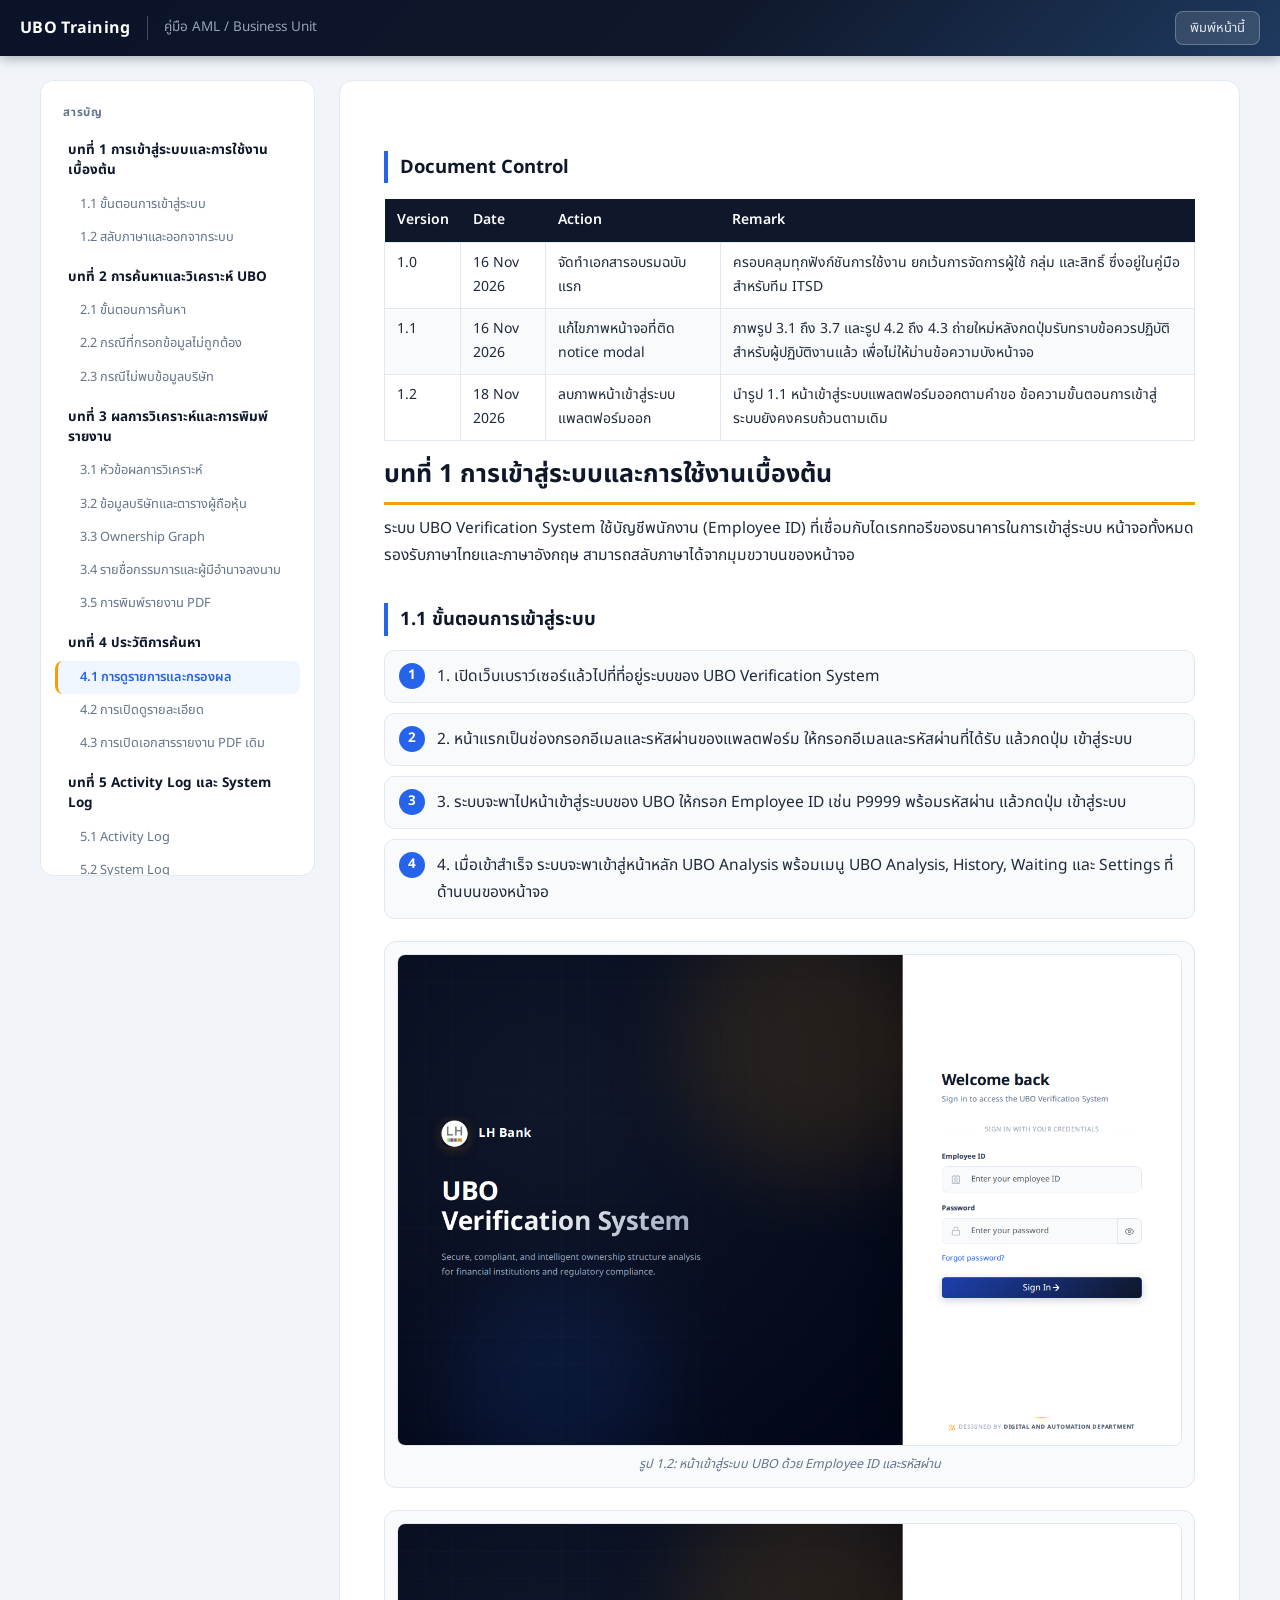
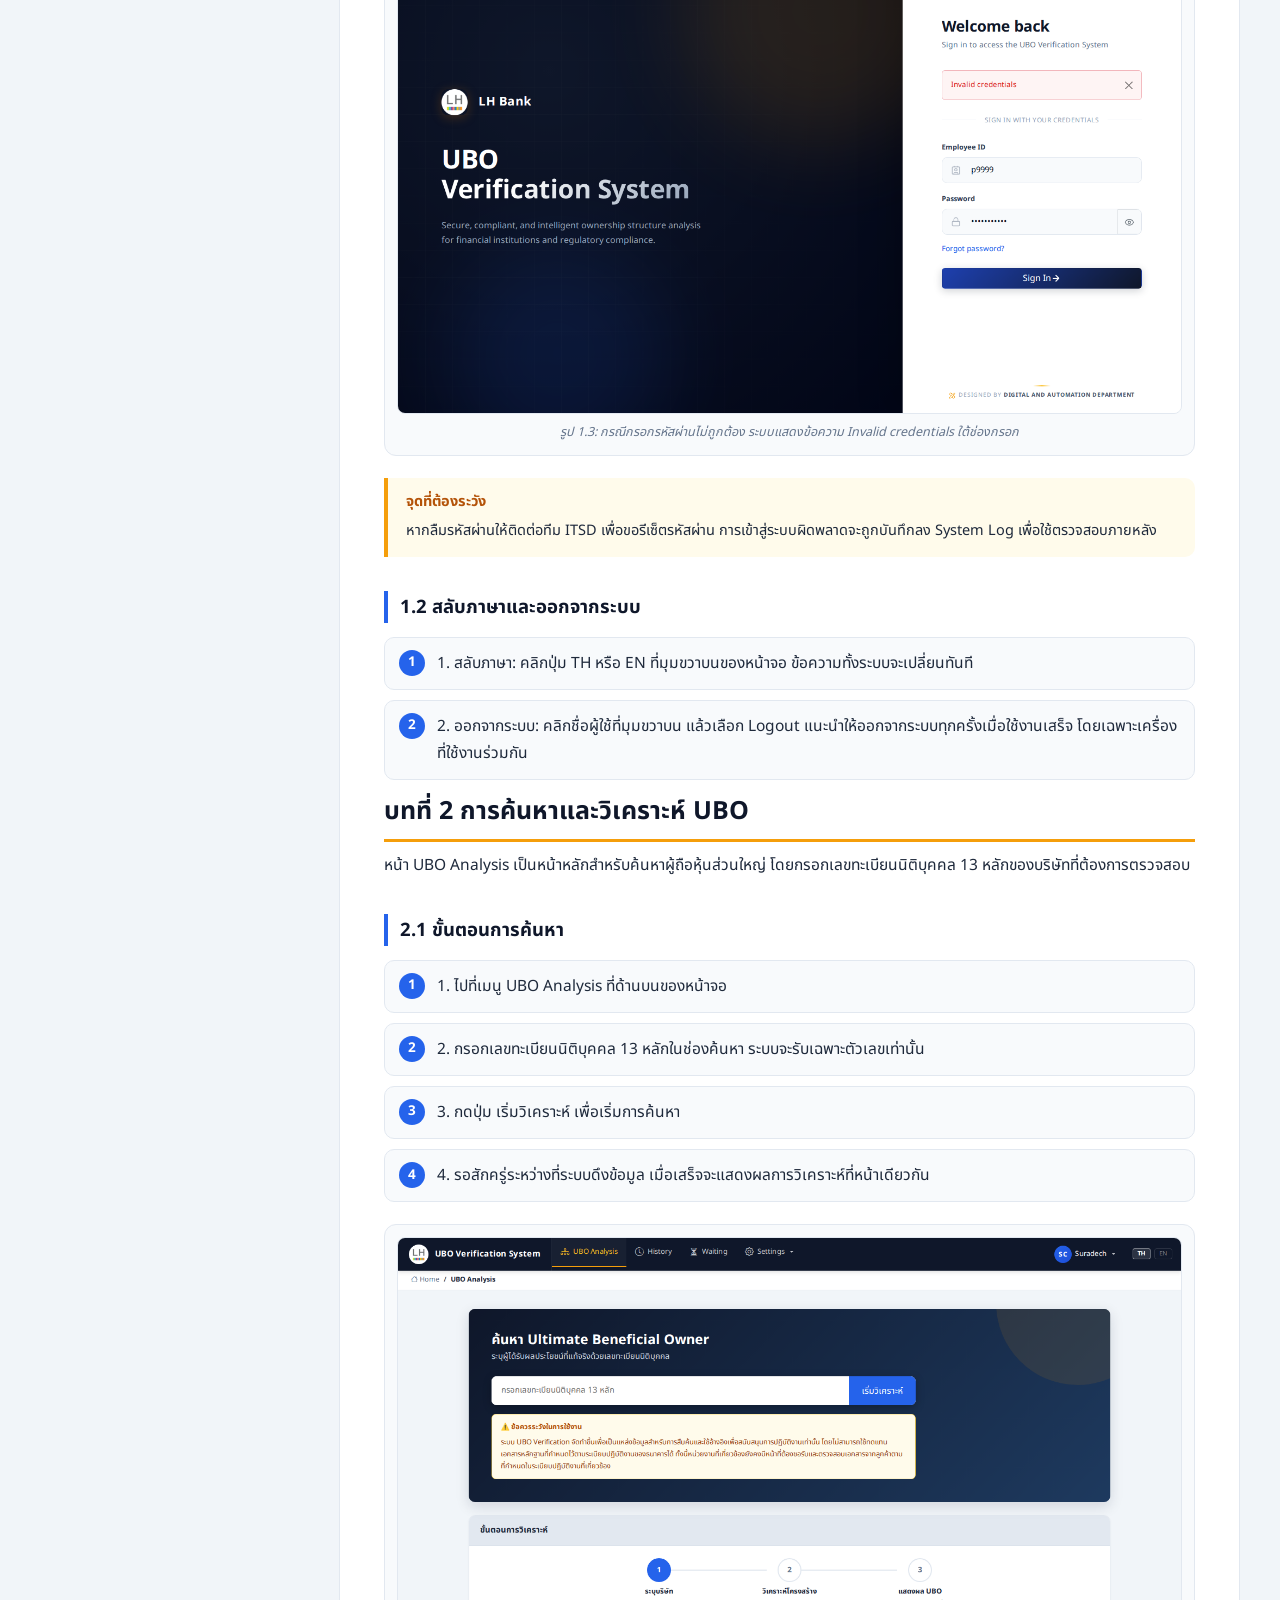
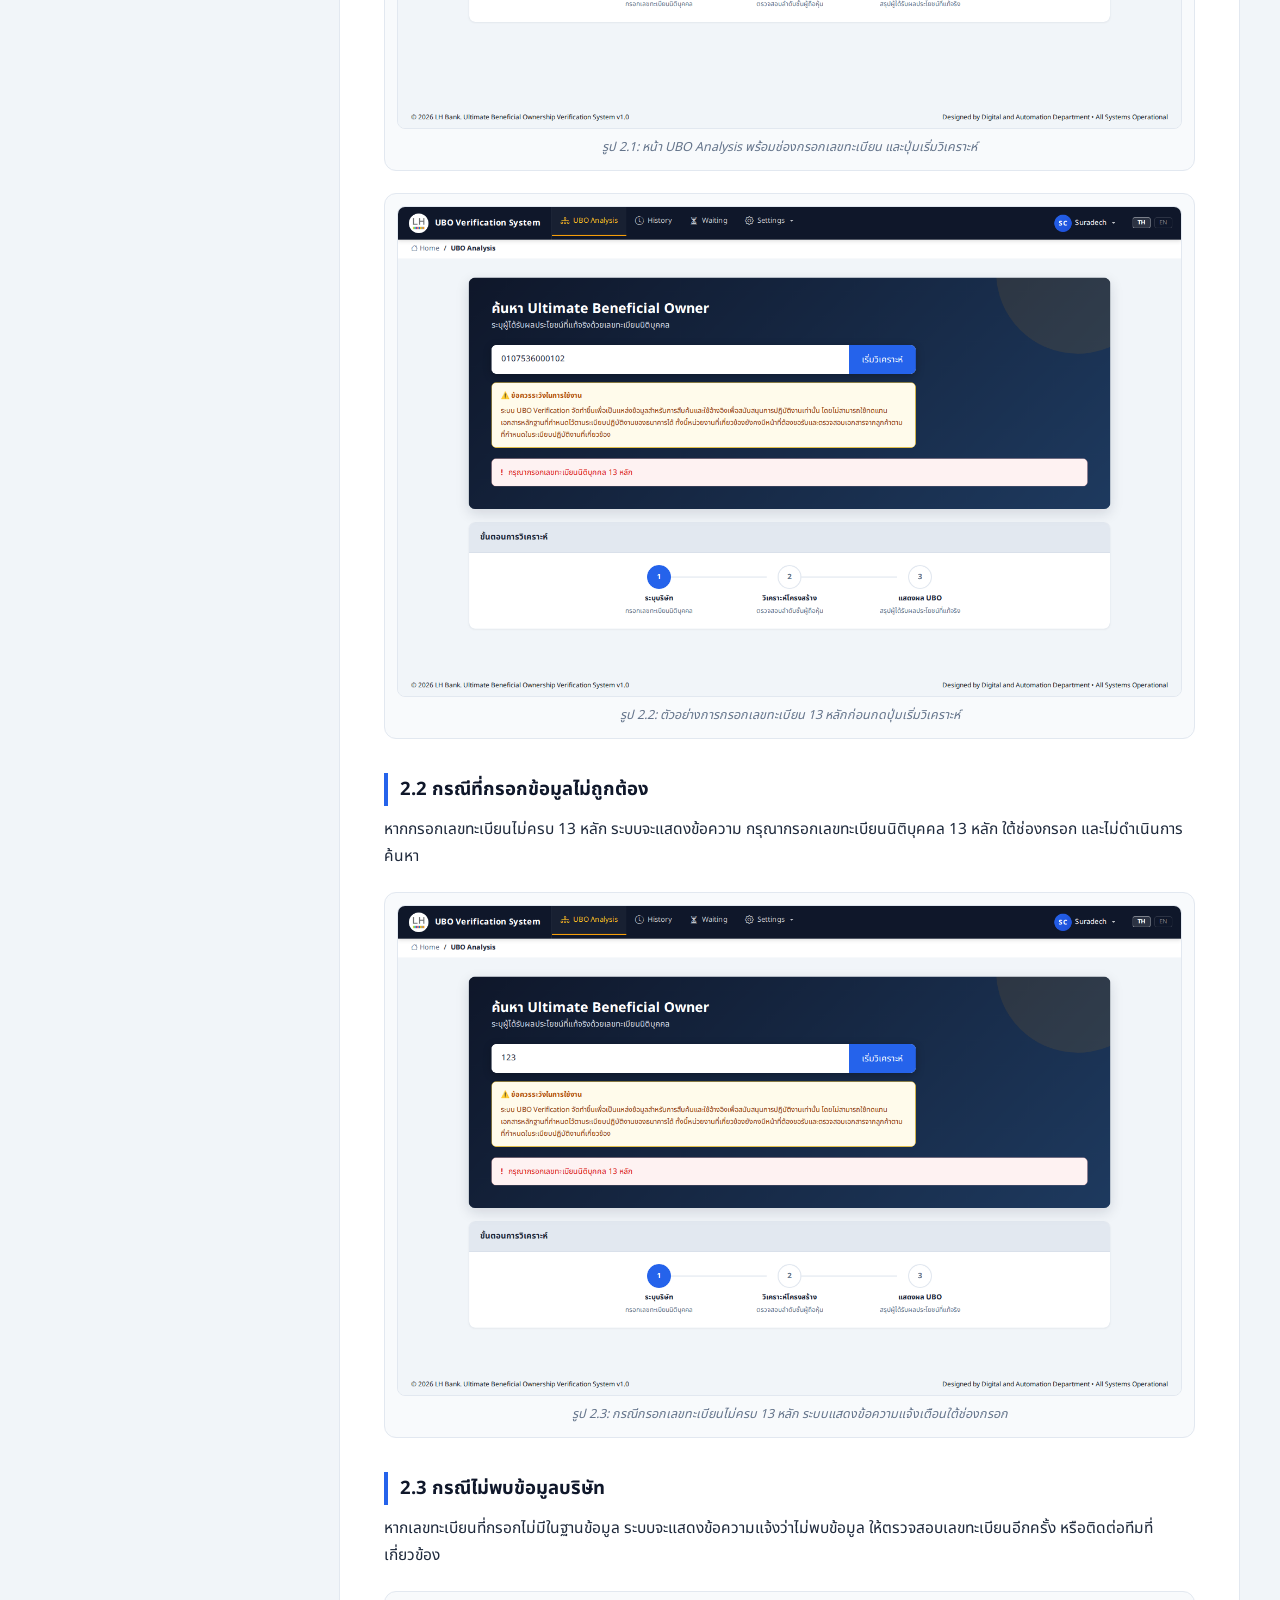
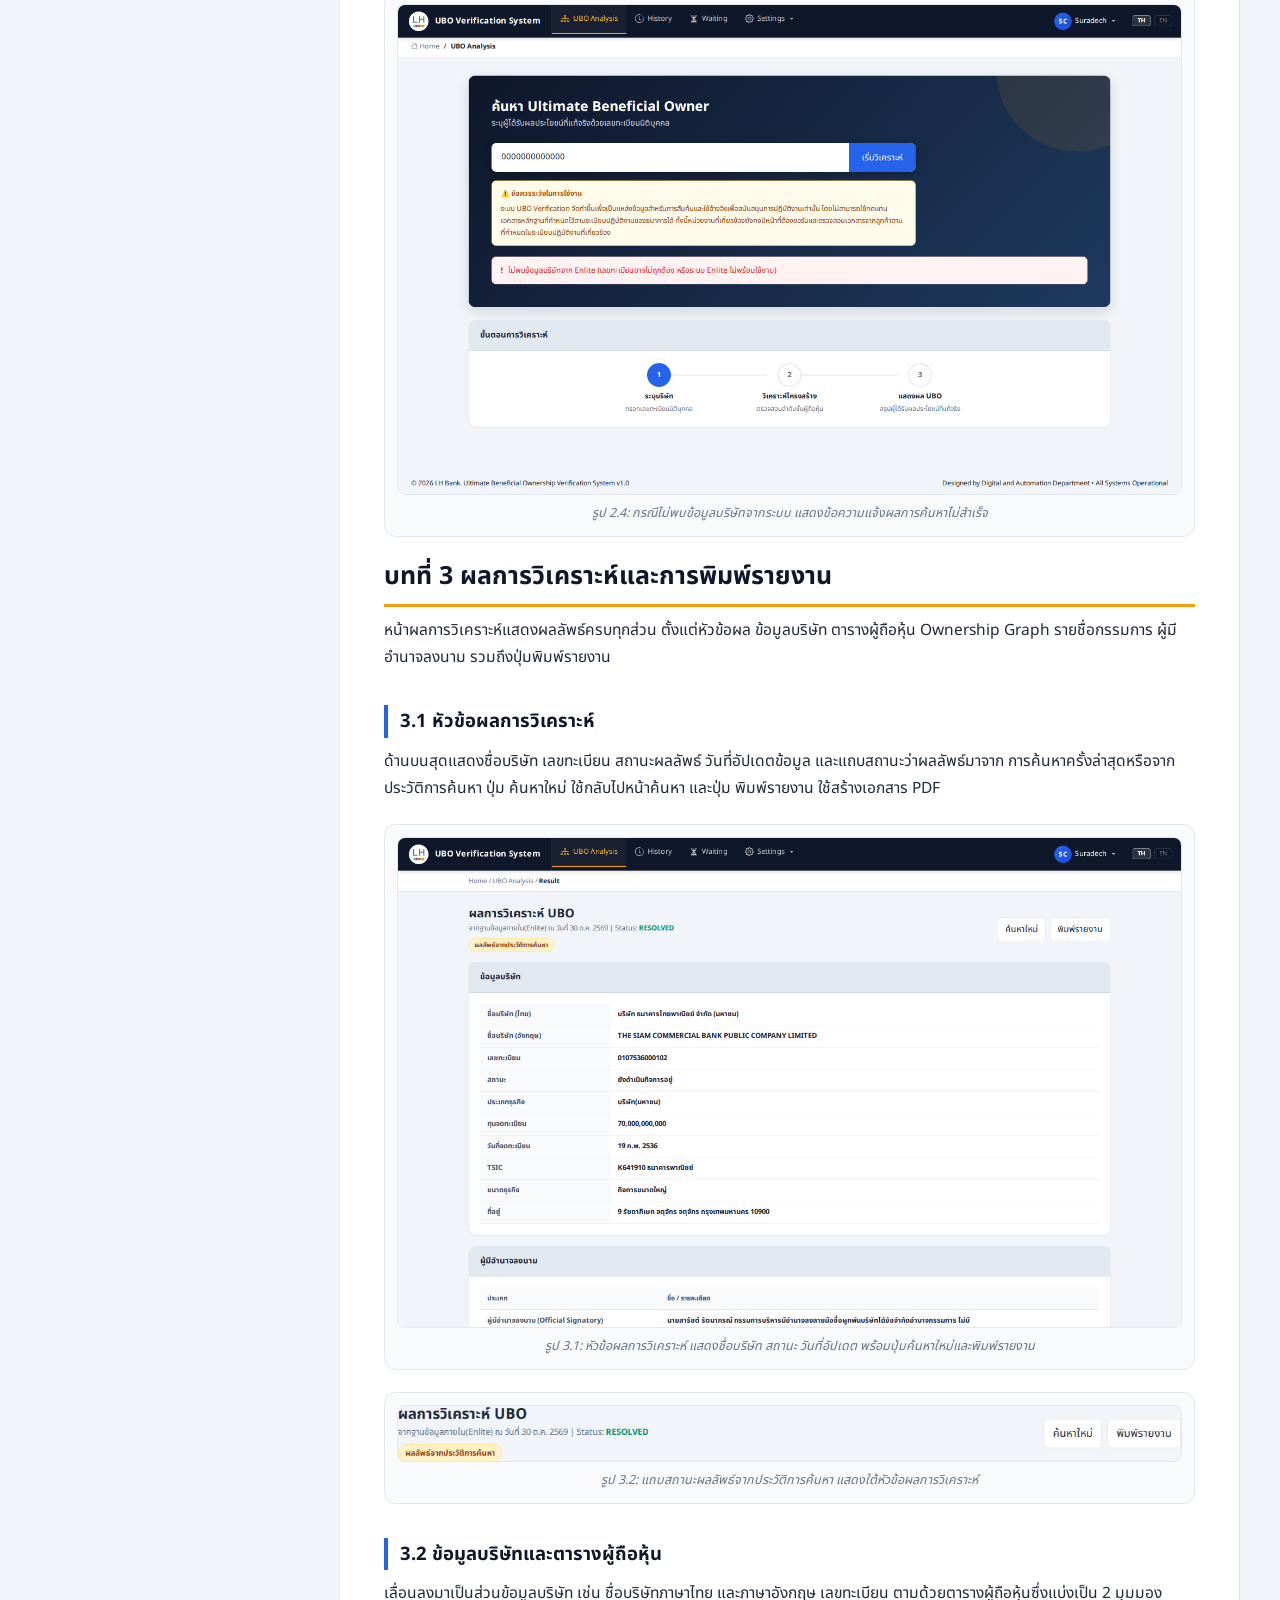
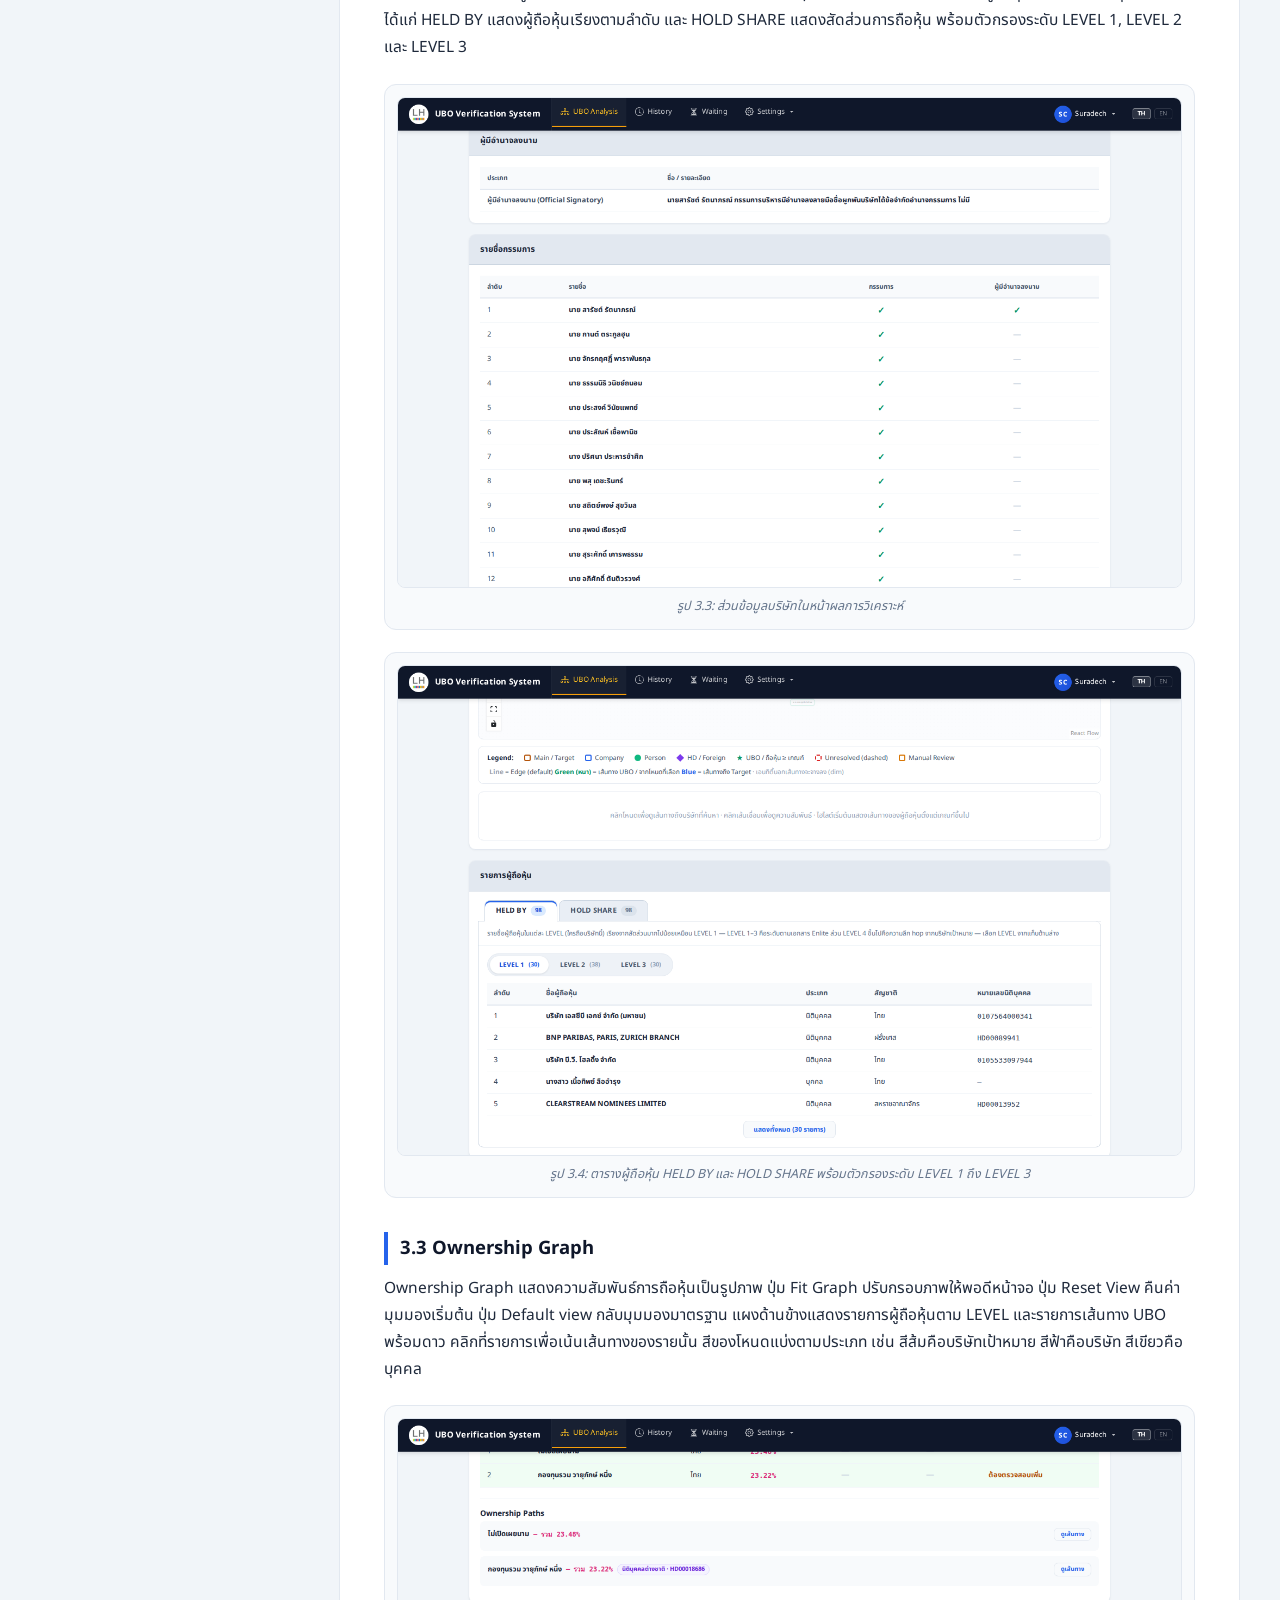
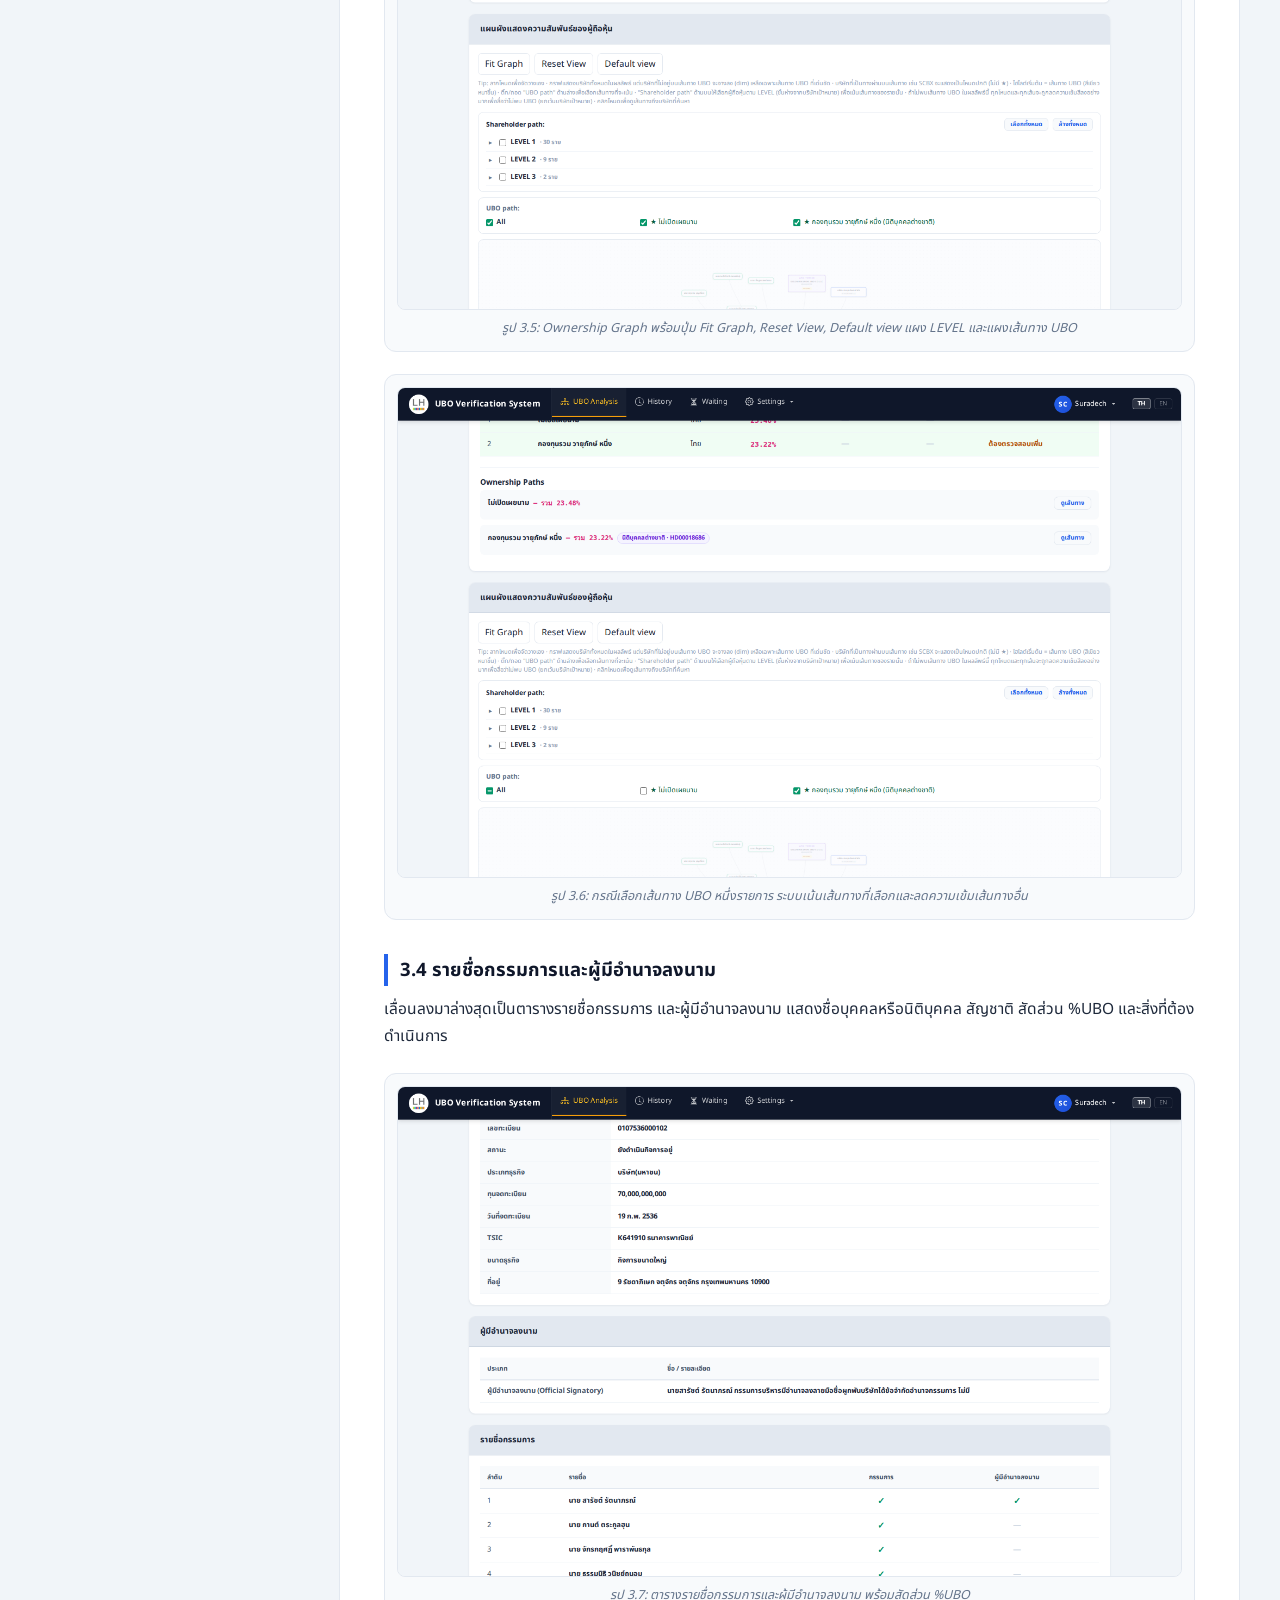
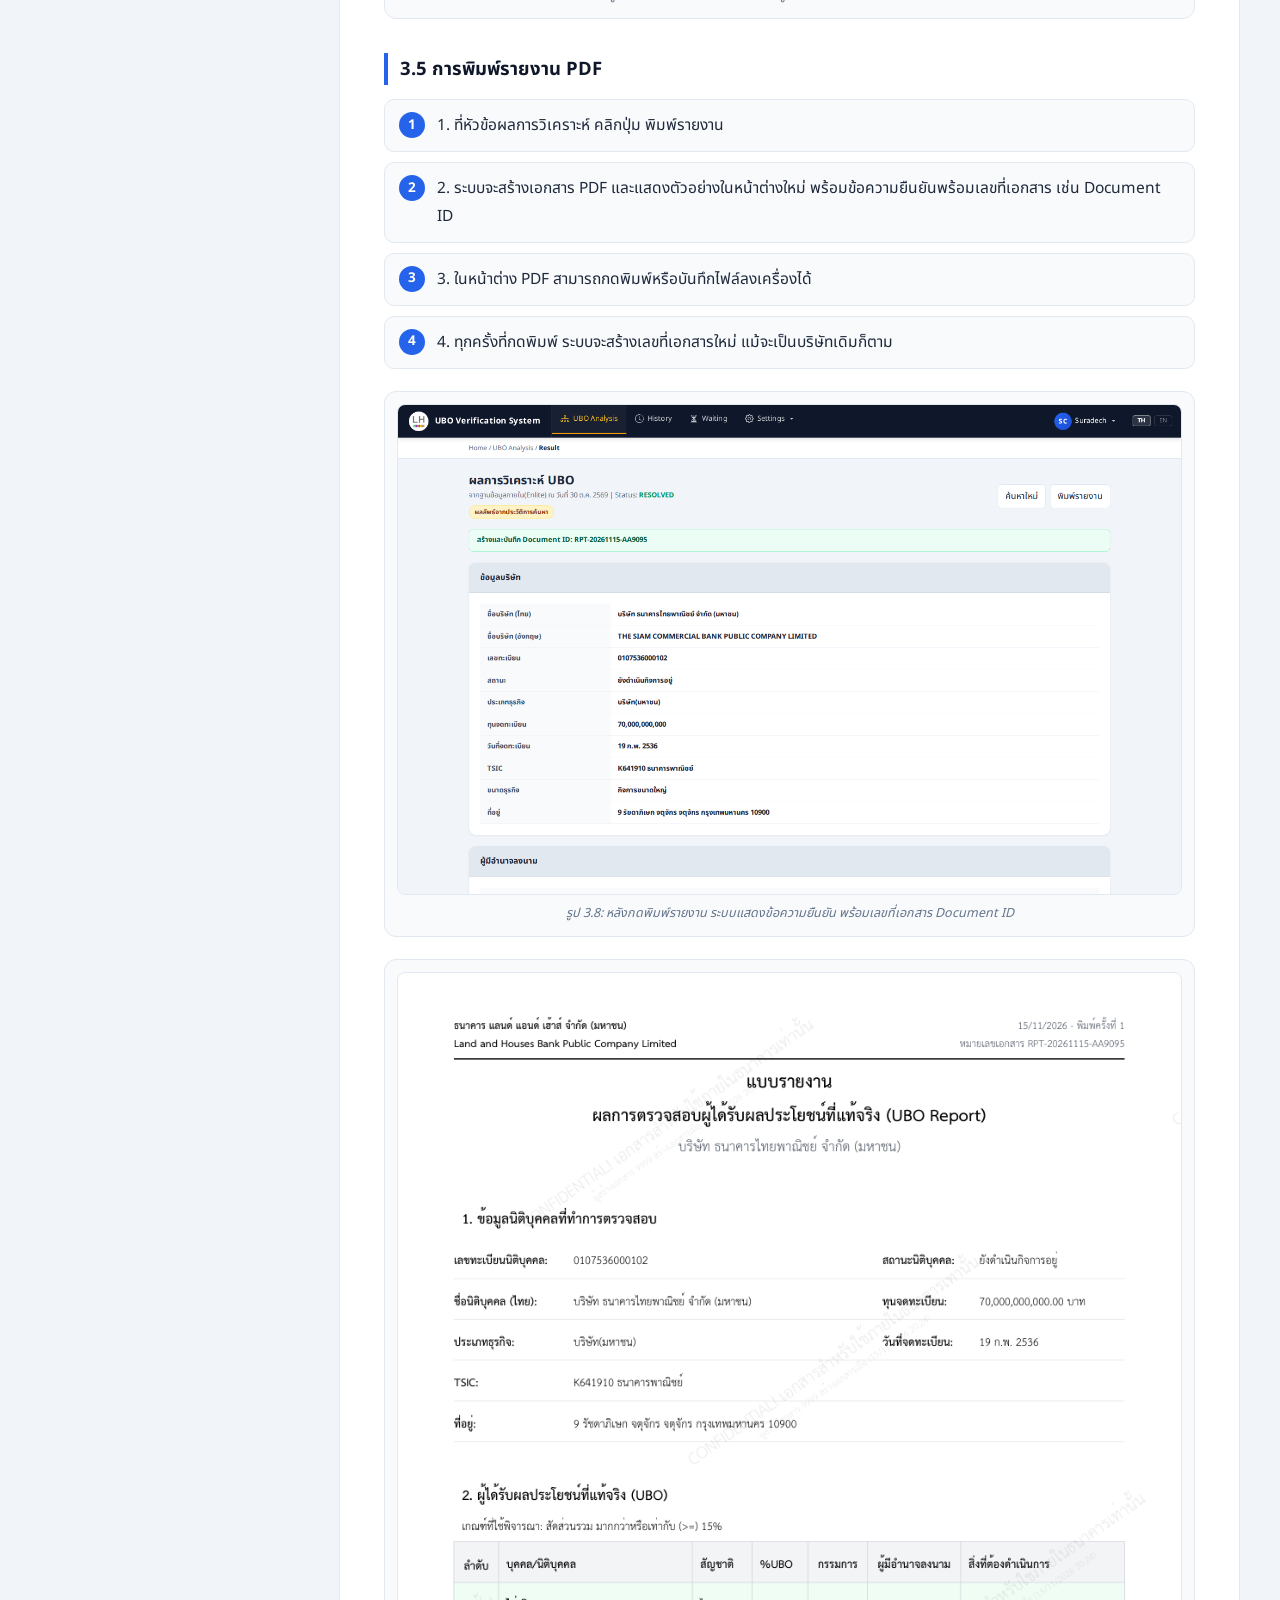
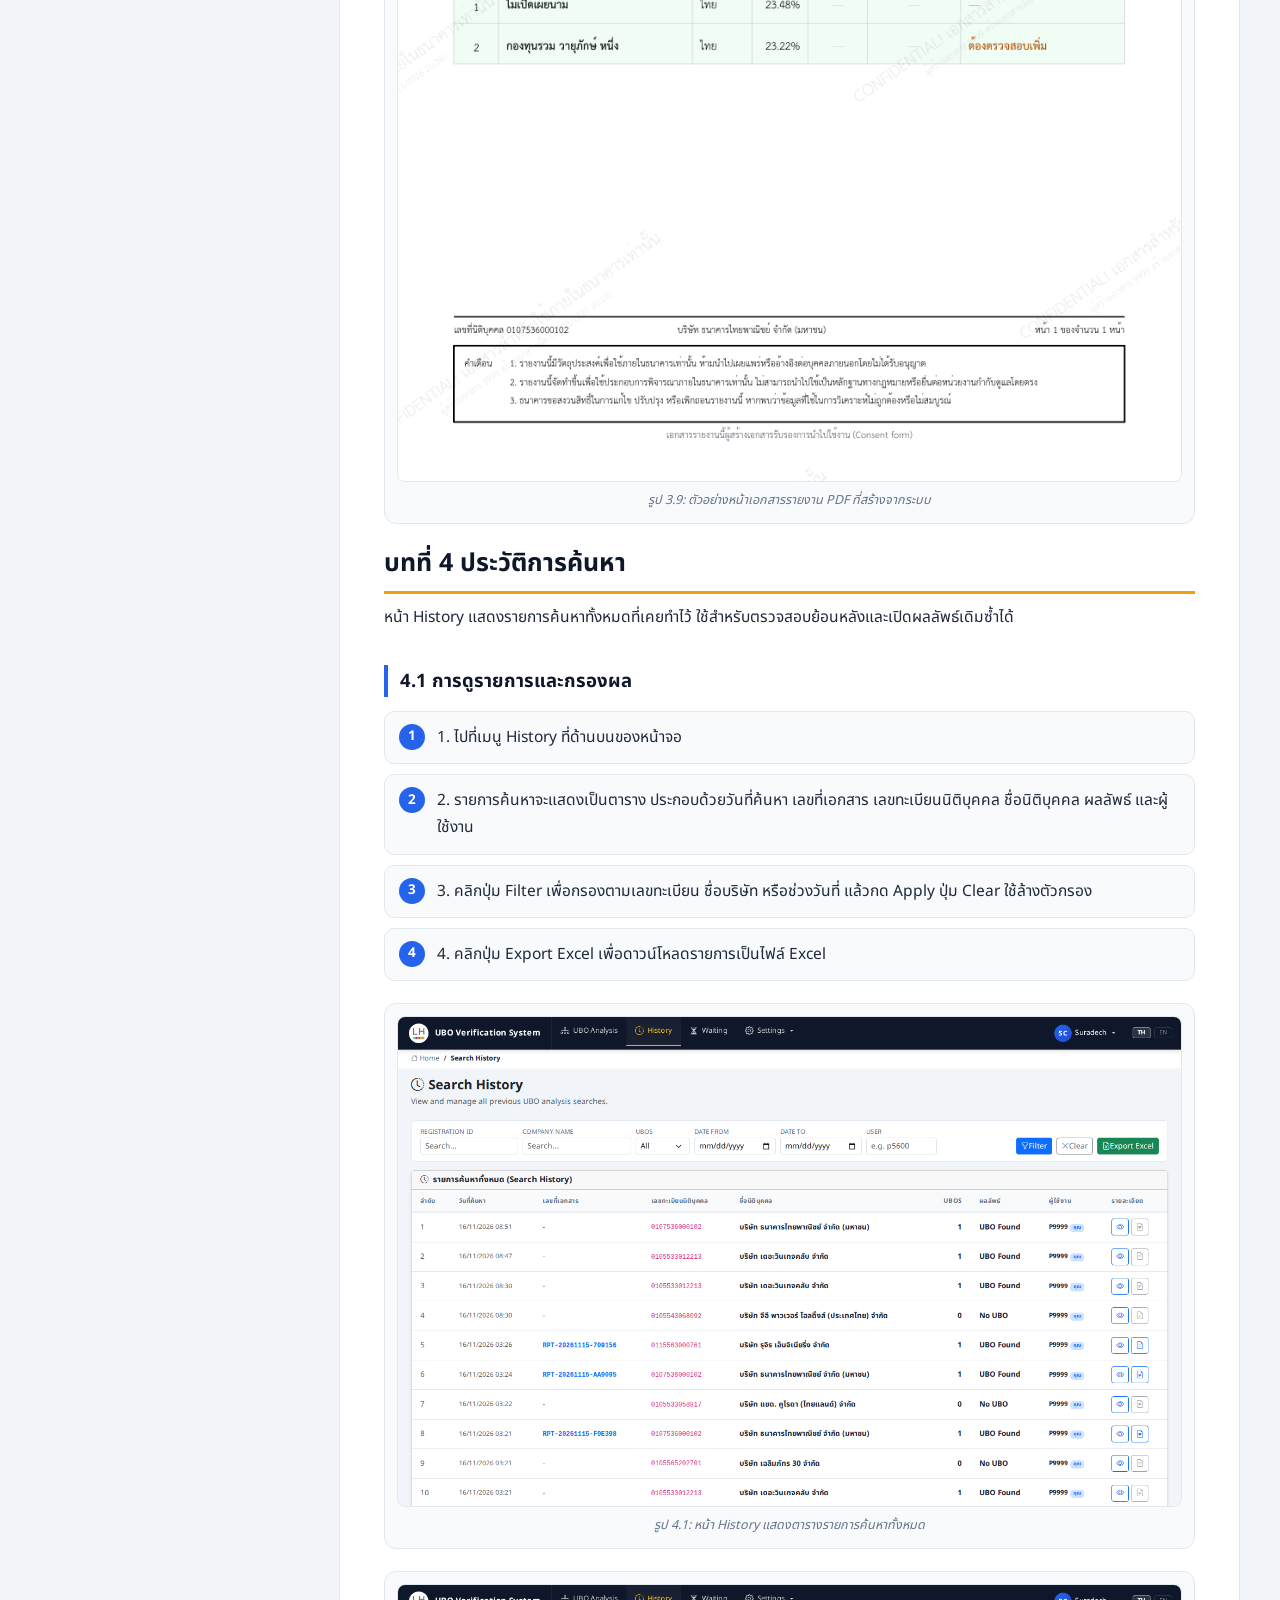
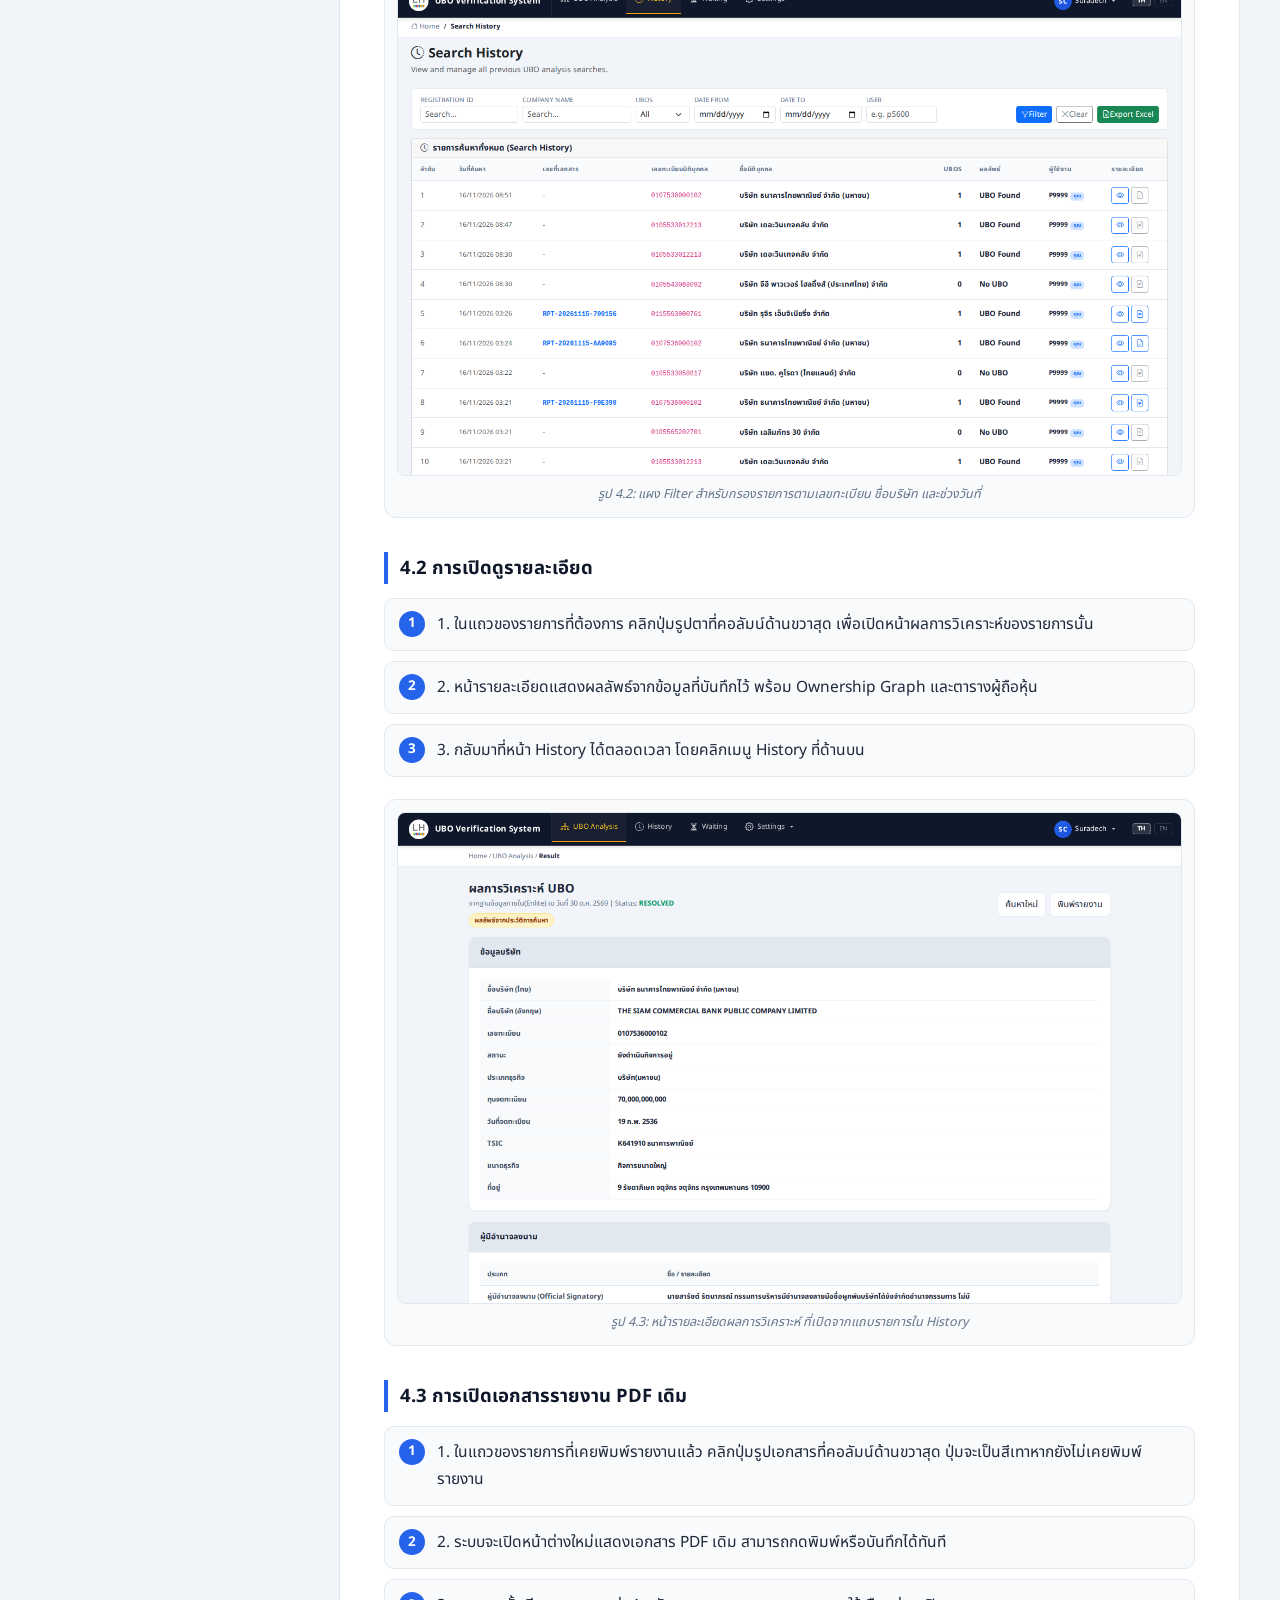
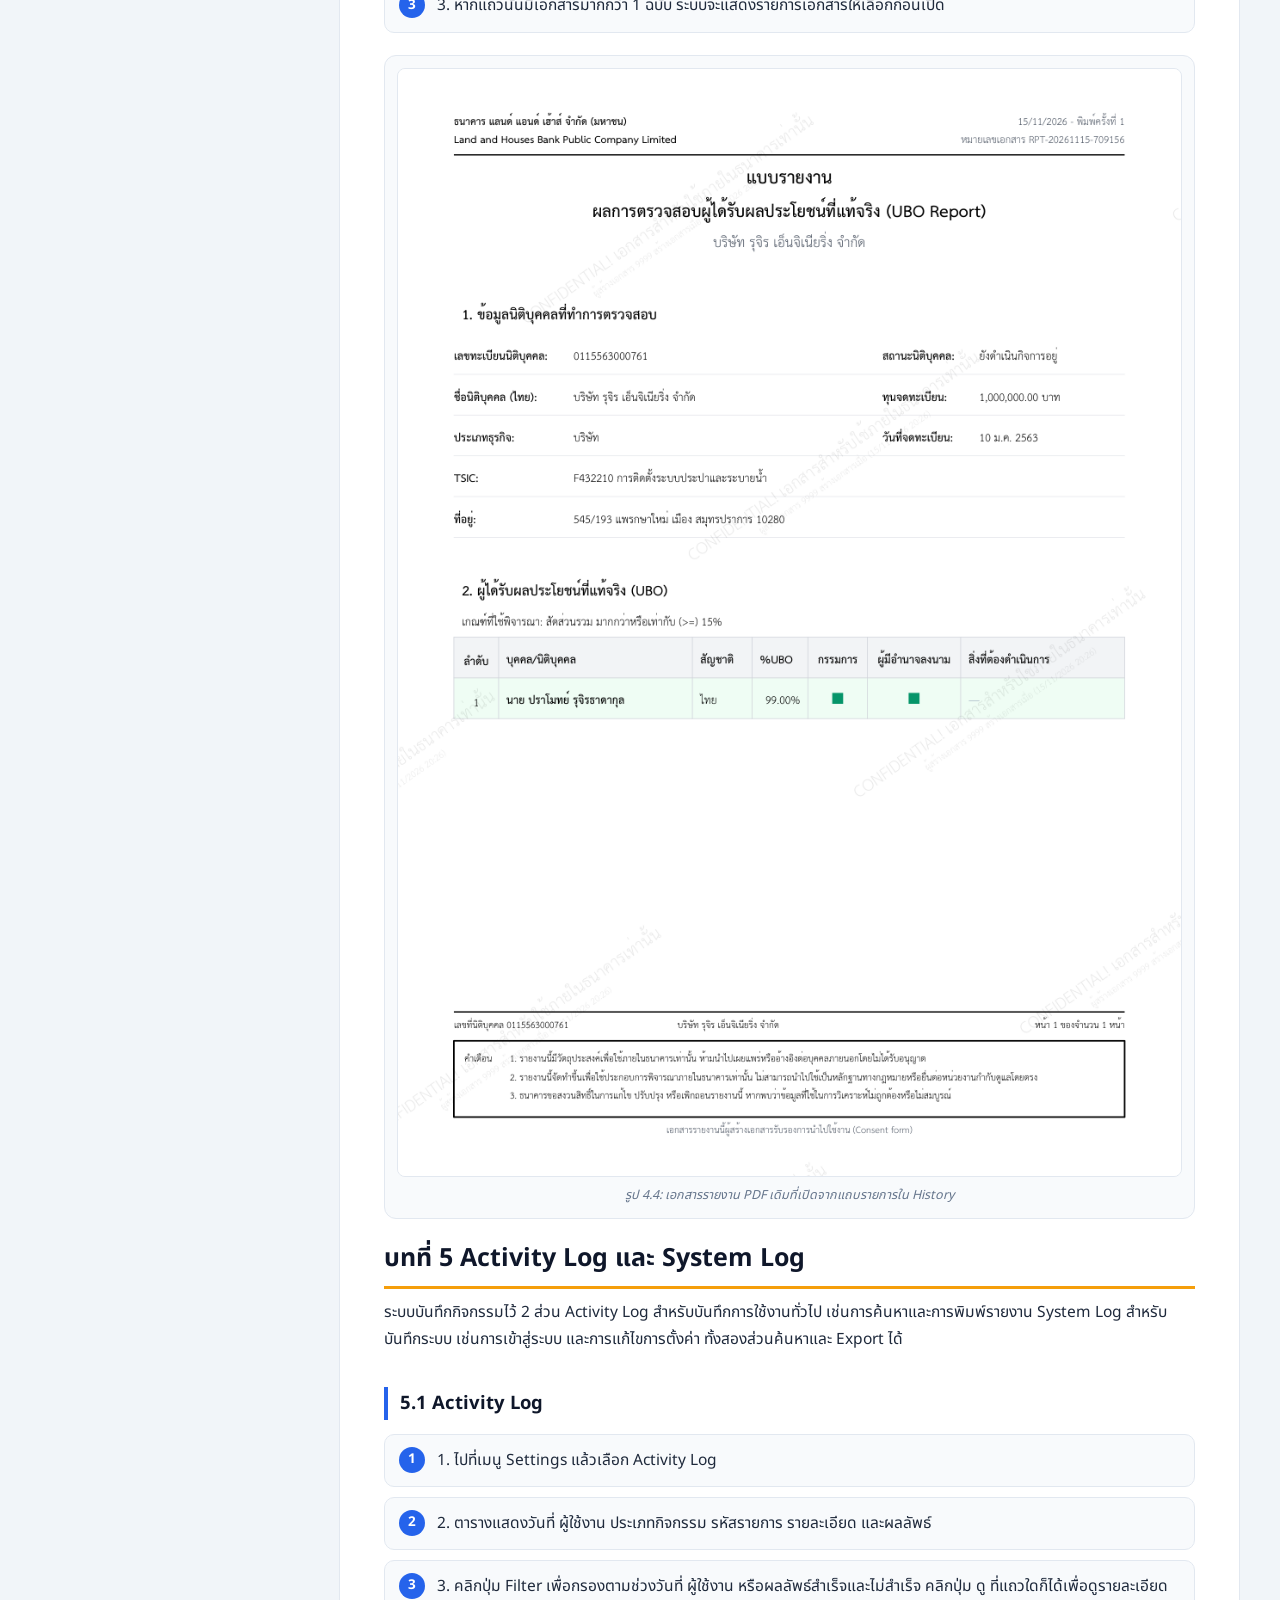
==== commit d04f8347: "Remove platform login figure (รูป 1.1) from AML/BU manual - AML manual bumped to v1.2: figure 1.1 (g" ====
--- a/manual-aml.html
+++ b/manual-aml.html
@@ -52,7 +52,7 @@
 <a class="sec" href="#sec-22">7.3 ติดต่อฝ่ายสนับสนุน</a>
   </nav>
   <main class="main">
-    <h2>Document Control</h2><table><thead><tr><th>Version</th><th>Date</th><th>Action</th><th>Remark</th></tr></thead><tbody><tr><td>1.0</td><td>16 Nov 2026</td><td>จัดทำเอกสารอบรมฉบับแรก</td><td>ครอบคลุมทุกฟังก์ชันการใช้งาน ยกเว้นการจัดการผู้ใช้ กลุ่ม และสิทธิ์ ซึ่งอยู่ในคู่มือสำหรับทีม ITSD</td></tr><tr><td>1.1</td><td>16 Nov 2026</td><td>แก้ไขภาพหน้าจอที่ติด notice modal</td><td>ภาพรูป 3.1 ถึง 3.7 และรูป 4.2 ถึง 4.3 ถ่ายใหม่หลังกดปุ่มรับทราบข้อควรปฏิบัติสำหรับผู้ปฏิบัติงานแล้ว เพื่อไม่ให้ม่านข้อความบังหน้าจอ</td></tr></tbody></table><h1 id="ch-1">บทที่ 1  การเข้าสู่ระบบและการใช้งานเบื้องต้น</h1><p>ระบบ UBO Verification System ใช้บัญชีพนักงาน (Employee ID) ที่เชื่อมกับไดเรกทอรีของธนาคารในการเข้าสู่ระบบ หน้าจอทั้งหมดรองรับภาษาไทยและภาษาอังกฤษ สามารถสลับภาษาได้จากมุมขวาบนของหน้าจอ</p><h2 id="sec-1">1.1 ขั้นตอนการเข้าสู่ระบบ</h2><ol class="steps"><li>1. เปิดเว็บเบราว์เซอร์แล้วไปที่ที่อยู่ระบบของ UBO Verification System</li><li>2. หน้าแรกเป็นช่องกรอกอีเมลและรหัสผ่านของแพลตฟอร์ม ให้กรอกอีเมลและรหัสผ่านที่ได้รับ แล้วกดปุ่ม เข้าสู่ระบบ</li><li>3. ระบบจะพาไปหน้าเข้าสู่ระบบของ UBO ให้กรอก Employee ID เช่น P9999 พร้อมรหัสผ่าน แล้วกดปุ่ม เข้าสู่ระบบ</li><li>4. เมื่อเข้าสำเร็จ ระบบจะพาเข้าสู่หน้าหลัก UBO Analysis พร้อมเมนู UBO Analysis, History, Waiting และ Settings ที่ด้านบนของหน้าจอ</li></ol><figure class="fig"><img src="assets/img/aml-01.png" alt="รูป 1.1: หน้าเข้าสู่ระบบแพลตฟอร์ม ช่องกรอกอีเมลและรหัสผ่าน" loading="lazy"><figcaption>รูป 1.1: หน้าเข้าสู่ระบบแพลตฟอร์ม ช่องกรอกอีเมลและรหัสผ่าน</figcaption></figure><figure class="fig"><img src="assets/img/aml-02.png" alt="รูป 1.2: หน้าเข้าสู่ระบบ UBO ด้วย Employee ID และรหัสผ่าน" loading="lazy"><figcaption>รูป 1.2: หน้าเข้าสู่ระบบ UBO ด้วย Employee ID และรหัสผ่าน</figcaption></figure><figure class="fig"><img src="assets/img/aml-03.png" alt="รูป 1.3: กรณีกรอกรหัสผ่านไม่ถูกต้อง ระบบแสดงข้อความ Invalid credentials ใต้ช่องกรอก" loading="lazy"><figcaption>รูป 1.3: กรณีกรอกรหัสผ่านไม่ถูกต้อง ระบบแสดงข้อความ Invalid credentials ใต้ช่องกรอก</figcaption></figure><div class="note"><div class="note-title">จุดที่ต้องระวัง</div><p>หากลืมรหัสผ่านให้ติดต่อทีม ITSD เพื่อขอรีเซ็ตรหัสผ่าน การเข้าสู่ระบบผิดพลาดจะถูกบันทึกลง System Log เพื่อใช้ตรวจสอบภายหลัง</p></div><h2 id="sec-2">1.2 สลับภาษาและออกจากระบบ</h2><ol class="steps"><li>1. สลับภาษา: คลิกปุ่ม TH หรือ EN ที่มุมขวาบนของหน้าจอ ข้อความทั้งระบบจะเปลี่ยนทันที</li><li>2. ออกจากระบบ: คลิกชื่อผู้ใช้ที่มุมขวาบน แล้วเลือก Logout แนะนำให้ออกจากระบบทุกครั้งเมื่อใช้งานเสร็จ โดยเฉพาะเครื่องที่ใช้งานร่วมกัน</li></ol><h1 id="ch-2">บทที่ 2  การค้นหาและวิเคราะห์ UBO</h1><p>หน้า UBO Analysis เป็นหน้าหลักสำหรับค้นหาผู้ถือหุ้นส่วนใหญ่ โดยกรอกเลขทะเบียนนิติบุคคล 13 หลักของบริษัทที่ต้องการตรวจสอบ</p><h2 id="sec-3">2.1 ขั้นตอนการค้นหา</h2><ol class="steps"><li>1. ไปที่เมนู UBO Analysis ที่ด้านบนของหน้าจอ</li><li>2. กรอกเลขทะเบียนนิติบุคคล 13 หลักในช่องค้นหา ระบบจะรับเฉพาะตัวเลขเท่านั้น</li><li>3. กดปุ่ม เริ่มวิเคราะห์ เพื่อเริ่มการค้นหา</li><li>4. รอสักครู่ระหว่างที่ระบบดึงข้อมูล เมื่อเสร็จจะแสดงผลการวิเคราะห์ที่หน้าเดียวกัน</li></ol><figure class="fig"><img src="assets/img/aml-04.png" alt="รูป 2.1: หน้า UBO Analysis พร้อมช่องกรอกเลขทะเบียน และปุ่มเริ่มวิเคราะห์" loading="lazy"><figcaption>รูป 2.1: หน้า UBO Analysis พร้อมช่องกรอกเลขทะเบียน และปุ่มเริ่มวิเคราะห์</figcaption></figure><figure class="fig"><img src="assets/img/aml-05.png" alt="รูป 2.2: ตัวอย่างการกรอกเลขทะเบียน 13 หลักก่อนกดปุ่มเริ่มวิเคราะห์" loading="lazy"><figcaption>รูป 2.2: ตัวอย่างการกรอกเลขทะเบียน 13 หลักก่อนกดปุ่มเริ่มวิเคราะห์</figcaption></figure><h2 id="sec-4">2.2 กรณีที่กรอกข้อมูลไม่ถูกต้อง</h2><p>หากกรอกเลขทะเบียนไม่ครบ 13 หลัก ระบบจะแสดงข้อความ กรุณากรอกเลขทะเบียนนิติบุคคล 13 หลัก ใต้ช่องกรอก และไม่ดำเนินการค้นหา</p><figure class="fig"><img src="assets/img/aml-06.png" alt="รูป 2.3: กรณีกรอกเลขทะเบียนไม่ครบ 13 หลัก ระบบแสดงข้อความแจ้งเตือนใต้ช่องกรอก" loading="lazy"><figcaption>รูป 2.3: กรณีกรอกเลขทะเบียนไม่ครบ 13 หลัก ระบบแสดงข้อความแจ้งเตือนใต้ช่องกรอก</figcaption></figure><h2 id="sec-5">2.3 กรณีไม่พบข้อมูลบริษัท</h2><p>หากเลขทะเบียนที่กรอกไม่มีในฐานข้อมูล ระบบจะแสดงข้อความแจ้งว่าไม่พบข้อมูล ให้ตรวจสอบเลขทะเบียนอีกครั้ง หรือติดต่อทีมที่เกี่ยวข้อง</p><figure class="fig"><img src="assets/img/aml-07.png" alt="รูป 2.4: กรณีไม่พบข้อมูลบริษัทจากระบบ แสดงข้อความแจ้งผลการค้นหาไม่สำเร็จ" loading="lazy"><figcaption>รูป 2.4: กรณีไม่พบข้อมูลบริษัทจากระบบ แสดงข้อความแจ้งผลการค้นหาไม่สำเร็จ</figcaption></figure><h1 id="ch-3">บทที่ 3  ผลการวิเคราะห์และการพิมพ์รายงาน</h1><p>หน้าผลการวิเคราะห์แสดงผลลัพธ์ครบทุกส่วน ตั้งแต่หัวข้อผล ข้อมูลบริษัท ตารางผู้ถือหุ้น Ownership Graph รายชื่อกรรมการ ผู้มีอำนาจลงนาม รวมถึงปุ่มพิมพ์รายงาน</p><h2 id="sec-6">3.1 หัวข้อผลการวิเคราะห์</h2><p>ด้านบนสุดแสดงชื่อบริษัท เลขทะเบียน สถานะผลลัพธ์ วันที่อัปเดตข้อมูล และแถบสถานะว่าผลลัพธ์มาจาก การค้นหาครั้งล่าสุดหรือจากประวัติการค้นหา ปุ่ม ค้นหาใหม่ ใช้กลับไปหน้าค้นหา และปุ่ม พิมพ์รายงาน ใช้สร้างเอกสาร PDF</p><figure class="fig"><img src="assets/img/aml-08.png" alt="รูป 3.1: หัวข้อผลการวิเคราะห์ แสดงชื่อบริษัท สถานะ วันที่อัปเดต พร้อมปุ่มค้นหาใหม่และพิมพ์รายงาน" loading="lazy"><figcaption>รูป 3.1: หัวข้อผลการวิเคราะห์ แสดงชื่อบริษัท สถานะ วันที่อัปเดต พร้อมปุ่มค้นหาใหม่และพิมพ์รายงาน</figcaption></figure><figure class="fig"><img src="assets/img/aml-09.png" alt="รูป 3.2: แถบสถานะผลลัพธ์จากประวัติการค้นหา แสดงใต้หัวข้อผลการวิเคราะห์" loading="lazy"><figcaption>รูป 3.2: แถบสถานะผลลัพธ์จากประวัติการค้นหา แสดงใต้หัวข้อผลการวิเคราะห์</figcaption></figure><h2 id="sec-7">3.2 ข้อมูลบริษัทและตารางผู้ถือหุ้น</h2><p>เลื่อนลงมาเป็นส่วนข้อมูลบริษัท เช่น ชื่อบริษัทภาษาไทย และภาษาอังกฤษ เลขทะเบียน ตามด้วยตารางผู้ถือหุ้นซึ่งแบ่งเป็น 2 มุมมอง ได้แก่ HELD BY แสดงผู้ถือหุ้นเรียงตามลำดับ และ HOLD SHARE แสดงสัดส่วนการถือหุ้น พร้อมตัวกรองระดับ LEVEL 1, LEVEL 2 และ LEVEL 3</p><figure class="fig"><img src="assets/img/aml-10.png" alt="รูป 3.3: ส่วนข้อมูลบริษัทในหน้าผลการวิเคราะห์" loading="lazy"><figcaption>รูป 3.3: ส่วนข้อมูลบริษัทในหน้าผลการวิเคราะห์</figcaption></figure><figure class="fig"><img src="assets/img/aml-11.png" alt="รูป 3.4: ตารางผู้ถือหุ้น HELD BY และ HOLD SHARE พร้อมตัวกรองระดับ LEVEL 1 ถึง LEVEL 3" loading="lazy"><figcaption>รูป 3.4: ตารางผู้ถือหุ้น HELD BY และ HOLD SHARE พร้อมตัวกรองระดับ LEVEL 1 ถึง LEVEL 3</figcaption></figure><h2 id="sec-8">3.3 Ownership Graph</h2><p>Ownership Graph แสดงความสัมพันธ์การถือหุ้นเป็นรูปภาพ ปุ่ม Fit Graph ปรับกรอบภาพให้พอดีหน้าจอ ปุ่ม Reset View คืนค่ามุมมองเริ่มต้น ปุ่ม Default view กลับมุมมองมาตรฐาน แผงด้านข้างแสดงรายการผู้ถือหุ้นตาม LEVEL และรายการเส้นทาง UBO พร้อมดาว คลิกที่รายการเพื่อเน้นเส้นทางของรายนั้น สีของโหนดแบ่งตามประเภท เช่น สีส้มคือบริษัทเป้าหมาย สีฟ้าคือบริษัท สีเขียวคือบุคคล</p><figure class="fig"><img src="assets/img/aml-12.png" alt="รูป 3.5: Ownership Graph พร้อมปุ่ม Fit Graph, Reset View, Default view แผง LEVEL และแผงเส้นทาง UBO" loading="lazy"><figcaption>รูป 3.5: Ownership Graph พร้อมปุ่ม Fit Graph, Reset View, Default view แผง LEVEL และแผงเส้นทาง UBO</figcaption></figure><figure class="fig"><img src="assets/img/aml-13.png" alt="รูป 3.6: กรณีเลือกเส้นทาง UBO หนึ่งรายการ ระบบเน้นเส้นทางที่เลือกและลดความเข้มเส้นทางอื่น" loading="lazy"><figcaption>รูป 3.6: กรณีเลือกเส้นทาง UBO หนึ่งรายการ ระบบเน้นเส้นทางที่เลือกและลดความเข้มเส้นทางอื่น</figcaption></figure><h2 id="sec-9">3.4 รายชื่อกรรมการและผู้มีอำนาจลงนาม</h2><p>เลื่อนลงมาล่างสุดเป็นตารางรายชื่อกรรมการ และผู้มีอำนาจลงนาม แสดงชื่อบุคคลหรือนิติบุคคล สัญชาติ สัดส่วน %UBO และสิ่งที่ต้องดำเนินการ</p><figure class="fig"><img src="assets/img/aml-14.png" alt="รูป 3.7: ตารางรายชื่อกรรมการและผู้มีอำนาจลงนาม พร้อมสัดส่วน %UBO" loading="lazy"><figcaption>รูป 3.7: ตารางรายชื่อกรรมการและผู้มีอำนาจลงนาม พร้อมสัดส่วน %UBO</figcaption></figure><h2 id="sec-10">3.5 การพิมพ์รายงาน PDF</h2><ol class="steps"><li>1. ที่หัวข้อผลการวิเคราะห์ คลิกปุ่ม พิมพ์รายงาน</li><li>2. ระบบจะสร้างเอกสาร PDF และแสดงตัวอย่างในหน้าต่างใหม่ พร้อมข้อความยืนยันพร้อมเลขที่เอกสาร เช่น Document ID</li><li>3. ในหน้าต่าง PDF สามารถกดพิมพ์หรือบันทึกไฟล์ลงเครื่องได้</li><li>4. ทุกครั้งที่กดพิมพ์ ระบบจะสร้างเลขที่เอกสารใหม่ แม้จะเป็นบริษัทเดิมก็ตาม</li></ol><figure class="fig"><img src="assets/img/aml-15.png" alt="รูป 3.8: หลังกดพิมพ์รายงาน ระบบแสดงข้อความยืนยัน พร้อมเลขที่เอกสาร Document ID" loading="lazy"><figcaption>รูป 3.8: หลังกดพิมพ์รายงาน ระบบแสดงข้อความยืนยัน พร้อมเลขที่เอกสาร Document ID</figcaption></figure><figure class="fig"><img src="assets/img/aml-16.png" alt="รูป 3.9: ตัวอย่างหน้าเอกสารรายงาน PDF ที่สร้างจากระบบ" loading="lazy"><figcaption>รูป 3.9: ตัวอย่างหน้าเอกสารรายงาน PDF ที่สร้างจากระบบ</figcaption></figure><h1 id="ch-4">บทที่ 4  ประวัติการค้นหา</h1><p>หน้า History แสดงรายการค้นหาทั้งหมดที่เคยทำไว้ ใช้สำหรับตรวจสอบย้อนหลังและเปิดผลลัพธ์เดิมซ้ำได้</p><h2 id="sec-11">4.1 การดูรายการและกรองผล</h2><ol class="steps"><li>1. ไปที่เมนู History ที่ด้านบนของหน้าจอ</li><li>2. รายการค้นหาจะแสดงเป็นตาราง ประกอบด้วยวันที่ค้นหา เลขที่เอกสาร เลขทะเบียนนิติบุคคล ชื่อนิติบุคคล ผลลัพธ์ และผู้ใช้งาน</li><li>3. คลิกปุ่ม Filter เพื่อกรองตามเลขทะเบียน ชื่อบริษัท หรือช่วงวันที่ แล้วกด Apply ปุ่ม Clear ใช้ล้างตัวกรอง</li><li>4. คลิกปุ่ม Export Excel เพื่อดาวน์โหลดรายการเป็นไฟล์ Excel</li></ol><figure class="fig"><img src="assets/img/aml-17.png" alt="รูป 4.1: หน้า History แสดงตารางรายการค้นหาทั้งหมด" loading="lazy"><figcaption>รูป 4.1: หน้า History แสดงตารางรายการค้นหาทั้งหมด</figcaption></figure><figure class="fig"><img src="assets/img/aml-18.png" alt="รูป 4.2: แผง Filter สำหรับกรองรายการตามเลขทะเบียน ชื่อบริษัท และช่วงวันที่" loading="lazy"><figcaption>รูป 4.2: แผง Filter สำหรับกรองรายการตามเลขทะเบียน ชื่อบริษัท และช่วงวันที่</figcaption></figure><h2 id="sec-12">4.2 การเปิดดูรายละเอียด</h2><ol class="steps"><li>1. ในแถวของรายการที่ต้องการ คลิกปุ่มรูปตาที่คอลัมน์ด้านขวาสุด เพื่อเปิดหน้าผลการวิเคราะห์ของรายการนั้น</li><li>2. หน้ารายละเอียดแสดงผลลัพธ์จากข้อมูลที่บันทึกไว้ พร้อม Ownership Graph และตารางผู้ถือหุ้น</li><li>3. กลับมาที่หน้า History ได้ตลอดเวลา โดยคลิกเมนู History ที่ด้านบน</li></ol><figure class="fig"><img src="assets/img/aml-19.png" alt="รูป 4.3: หน้ารายละเอียดผลการวิเคราะห์ ที่เปิดจากแถบรายการใน History" loading="lazy"><figcaption>รูป 4.3: หน้ารายละเอียดผลการวิเคราะห์ ที่เปิดจากแถบรายการใน History</figcaption></figure><h2 id="sec-13">4.3 การเปิดเอกสารรายงาน PDF เดิม</h2><ol class="steps"><li>1. ในแถวของรายการที่เคยพิมพ์รายงานแล้ว คลิกปุ่มรูปเอกสารที่คอลัมน์ด้านขวาสุด ปุ่มจะเป็นสีเทาหากยังไม่เคยพิมพ์รายงาน</li><li>2. ระบบจะเปิดหน้าต่างใหม่แสดงเอกสาร PDF เดิม สามารถกดพิมพ์หรือบันทึกได้ทันที</li><li>3. หากแถวนั้นมีเอกสารมากกว่า 1 ฉบับ ระบบจะแสดงรายการเอกสารให้เลือกก่อนเปิด</li></ol><figure class="fig"><img src="assets/img/aml-20.png" alt="รูป 4.4: เอกสารรายงาน PDF เดิมที่เปิดจากแถบรายการใน History" loading="lazy"><figcaption>รูป 4.4: เอกสารรายงาน PDF เดิมที่เปิดจากแถบรายการใน History</figcaption></figure><h1 id="ch-5">บทที่ 5  Activity Log และ System Log</h1><p>ระบบบันทึกกิจกรรมไว้ 2 ส่วน Activity Log สำหรับบันทึกการใช้งานทั่วไป เช่นการค้นหาและการพิมพ์รายงาน System Log สำหรับบันทึกระบบ เช่นการเข้าสู่ระบบ และการแก้ไขการตั้งค่า ทั้งสองส่วนค้นหาและ Export ได้</p><h2 id="sec-14">5.1 Activity Log</h2><ol class="steps"><li>1. ไปที่เมนู Settings แล้วเลือก Activity Log</li><li>2. ตารางแสดงวันที่ ผู้ใช้งาน ประเภทกิจกรรม รหัสรายการ รายละเอียด และผลลัพธ์</li><li>3. คลิกปุ่ม Filter เพื่อกรองตามช่วงวันที่ ผู้ใช้งาน หรือผลลัพธ์สำเร็จและไม่สำเร็จ คลิกปุ่ม ดู ที่แถวใดก็ได้เพื่อดูรายละเอียด</li><li>4. คลิกปุ่ม Export CSV เพื่อดาวน์โหลดข้อมูลเป็นไฟล์ CSV</li></ol><figure class="fig"><img src="assets/img/aml-21.png" alt="รูป 5.1: หน้า Activity Log แสดงตารางกิจกรรมการใช้งาน" loading="lazy"><figcaption>รูป 5.1: หน้า Activity Log แสดงตารางกิจกรรมการใช้งาน</figcaption></figure><figure class="fig"><img src="assets/img/aml-22.png" alt="รูป 5.2: แผง Filter ของ Activity Log สำหรับกรองตามช่วงวันที่และผลลัพธ์" loading="lazy"><figcaption>รูป 5.2: แผง Filter ของ Activity Log สำหรับกรองตามช่วงวันที่และผลลัพธ์</figcaption></figure><figure class="fig"><img src="assets/img/aml-23.png" alt="รูป 5.3: หน้าต่างรายละเอียดกิจกรรมเมื่อคลิกปุ่มดู" loading="lazy"><figcaption>รูป 5.3: หน้าต่างรายละเอียดกิจกรรมเมื่อคลิกปุ่มดู</figcaption></figure><h2 id="sec-15">5.2 System Log</h2><ol class="steps"><li>1. ไปที่เมนู Settings แล้วเลือก System Log</li><li>2. ตารางแสดงเหตุการณ์ระบบ เช่นการเข้าสู่ระบบสำเร็จ เข้าสู่ระบบไม่สำเร็จ และการแก้ไขการตั้งค่า</li><li>3. ใช้ Filter และปุ่ม ดู ได้เช่นเดียวกับ Activity Log</li><li>4. คลิกปุ่ม Export CSV เพื่อดาวน์โหลดข้อมูลเป็นไฟล์ CSV</li></ol><figure class="fig"><img src="assets/img/aml-24.png" alt="รูป 5.4: หน้า System Log แสดงเหตุการณ์ของระบบ" loading="lazy"><figcaption>รูป 5.4: หน้า System Log แสดงเหตุการณ์ของระบบ</figcaption></figure><figure class="fig"><img src="assets/img/aml-25.png" alt="รูป 5.5: หน้าต่างรายละเอียดเหตุการณ์ระบบ" loading="lazy"><figcaption>รูป 5.5: หน้าต่างรายละเอียดเหตุการณ์ระบบ</figcaption></figure><h1 id="ch-6">บทที่ 6  การตั้งค่าระบบ</h1><p>เมนู Settings รวมการตั้งค่าต่าง ๆ ของระบบ การแก้ไขบางส่วนจำกัดเฉพาะผู้ดูแลระบบ ส่วนที่ผู้ใช้งานทั่วไปควรทำความเข้าใจ จะอธิบายในบทนี้ตามลำดับหน้าจอ</p><h2 id="sec-16">6.1 Configuration การตั้งค่าเกณฑ์และการยกเว้น</h2><p>หน้า Configuration แสดงเกณฑ์ที่ใช้ในการวิเคราะห์ 2 รายการ ได้แก่ เกณฑ์ UBO ร้อยละ และเกณฑ์การ traverse ร้อยละ แต่ละรายการมีค่าร้อยละและเงื่อนไขเปรียบเทียบ พร้อมวันที่แก้ไขล่าสุด ส่วนด้านล่างเป็นรายการผู้ที่ได้รับการยกเว้นการตรวจสอบ UBO สามารถอัปโหลดไฟล์รายชื่อแทนที่ของเดิม ดาวน์โหลดรายชื่อปัจจุบัน หรือลบทั้งหมดได้</p><figure class="fig"><img src="assets/img/aml-26.png" alt="รูป 6.1: หน้า Configuration แสดงเกณฑ์ UBO และเกณฑ์การ traverse พร้อมค่าร้อยละ" loading="lazy"><figcaption>รูป 6.1: หน้า Configuration แสดงเกณฑ์ UBO และเกณฑ์การ traverse พร้อมค่าร้อยละ</figcaption></figure><figure class="fig"><img src="assets/img/aml-27.png" alt="รูป 6.2: ส่วนรายการผู้ได้รับการยกเว้นการตรวจสอบ UBO พร้อมปุ่มอัปโหลด ดาวน์โหลด และลบรายชื่อ" loading="lazy"><figcaption>รูป 6.2: ส่วนรายการผู้ได้รับการยกเว้นการตรวจสอบ UBO พร้อมปุ่มอัปโหลด ดาวน์โหลด และลบรายชื่อ</figcaption></figure><div class="note"><div class="note-title">จุดที่ต้องระวัง</div><p>การแก้ไขเกณฑ์และการจัดการรายชื่อการยกเว้น เป็นสิทธิ์ของผู้ดูแลระบบ ผู้ใช้งานทั่วไปควรติดต่อ ผู้ดูแลระบบหากต้องการปรับค่า</p></div><h2 id="sec-17">6.2 General Settings การตั้งค่าทั่วไป</h2><p>หน้า General Settings ประกอบด้วย 2 ส่วน ส่วนแรกคืออายุของ JWT Token ที่ใช้กำหนดระยะเวลา ที่ผู้ใช้คงสถานะการเข้าสู่ระบบ ส่วนที่สองคือรูปโลโก้ระบบ สามารถเปลี่ยนรูปโลโก้ใหม่ หรือล้างรูปเพื่อกลับไปใช้โลโก้ LHB เดิมได้ กดปุ่ม บันทึกการตั้งค่า เพื่อใช้ค่าใหม่</p><figure class="fig"><img src="assets/img/aml-28.png" alt="รูป 6.3: หน้า General Settings แสดงอายุ JWT Token และส่วนจัดการรูปโลโก้" loading="lazy"><figcaption>รูป 6.3: หน้า General Settings แสดงอายุ JWT Token และส่วนจัดการรูปโลโก้</figcaption></figure><h2 id="sec-18">6.3 Waiting Page Setting ข้อความหน้ารอ</h2><p>หน้า Waiting Page Setting ใช้แก้ข้อความ ที่แสดงบนหน้าจอของผู้ใช้ที่ยังไม่ได้รับการกำหนดสิทธิ์ แก้ไขเสร็จกดปุ่ม บันทึกข้อความ ปุ่ม Reset เป็นค่าเริ่มต้น ใช้คืนข้อความเดิมของระบบ</p><figure class="fig"><img src="assets/img/aml-29.png" alt="รูป 6.4: หน้า Waiting Page Setting พร้อมตัวอย่างข้อความหน้ารอและปุ่มบันทึก" loading="lazy"><figcaption>รูป 6.4: หน้า Waiting Page Setting พร้อมตัวอย่างข้อความหน้ารอและปุ่มบันทึก</figcaption></figure><h2 id="sec-19">6.4 API Configuration การตั้งค่าการเชื่อมต่อ</h2><p>หน้า API Configuration แสดงค่าการเชื่อมต่อภายนอก ประกอบด้วย Endpoint URL, API Key และ Timeout แต่ละรายการแสดงค่าที่บันทึกไว้ แหล่งที่มา ผู้ที่แก้ไข และเวลาที่แก้ไข ปุ่ม แก้ไข ใช้เปิดการแก้ไขค่า ปุ่ม ล้างค่า ใช้กลับไปใช้ค่าจาก Environment ปุ่ม ทดสอบการเชื่อมต่อ ใช้ตรวจสอบว่าระบบ เชื่อมต่อภายนอกได้สำเร็จหรือไม่</p><figure class="fig"><img src="assets/img/aml-30.png" alt="รูป 6.5: หน้า API Configuration แสดงค่าการเชื่อมต่อ แหล่งที่มา และผู้แก้ไข" loading="lazy"><figcaption>รูป 6.5: หน้า API Configuration แสดงค่าการเชื่อมต่อ แหล่งที่มา และผู้แก้ไข</figcaption></figure><figure class="fig"><img src="assets/img/aml-31.png" alt="รูป 6.6: ผลการทดสอบการเชื่อมต่อ แสดงข้อความยืนยันการเชื่อมต่อสำเร็จ" loading="lazy"><figcaption>รูป 6.6: ผลการทดสอบการเชื่อมต่อ แสดงข้อความยืนยันการเชื่อมต่อสำเร็จ</figcaption></figure><p>ด้านล่างของหน้าเดียวกันเป็นส่วน Cache Setting สำหรับเปิดหรือปิดการใช้งานแคช กำหนดวันที่ และปุ่มรีเซ็ตค่าเริ่มต้นของวันที่</p><figure class="fig"><img src="assets/img/aml-32.png" alt="รูป 6.7: ส่วน Cache Setting สำหรับเปิดปิดแคช กำหนดวันที่ และรีเซ็ตค่า" loading="lazy"><figcaption>รูป 6.7: ส่วน Cache Setting สำหรับเปิดปิดแคช กำหนดวันที่ และรีเซ็ตค่า</figcaption></figure><div class="note"><div class="note-title">หมายเหตุ</div><p>หน้า User List, User Groups และ Roles &amp; Features เป็นหน้าสำหรับจัดการผู้ใช้และสิทธิ์ อธิบายไว้ในคู่มือสำหรับทีม ITSD ไม่ได้อธิบายในคู่มือฉบับนี้</p></div><h1 id="ch-7">บทที่ 7  หมายเหตุสำหรับผู้ใช้งาน</h1><h2 id="sec-20">7.1 เมนูที่เห็นขึ้นอยู่กับสิทธิ์</h2><p>ระบบจะแสดงเมนูตามสิทธิ์ที่ผู้ดูแลระบบกำหนดไว้ หากผู้ใช้ยังไม่ได้รับการกำหนดสิทธิ์ จะเห็นหน้าจอรอการกำหนดสิทธิ์แทนเมนูที่ใช้งานได้ ให้ติดต่อผู้ดูแลระบบหรือทีม ITSD</p><h2 id="sec-21">7.2 หน้าจอรอการกำหนดสิทธิ์</h2><p>หากเข้าสู่ระบบแล้วพบหน้าข้อความว่า กำลังรอการกำหนดสิทธิ์ หมายความว่า บัญชีของท่านยังไม่ได้รับมอบหมายบทบาทในระบบ เมื่อผู้ดูแลกำหนดสิทธิ์แล้ว ให้ออกจากระบบและเข้าสู่ระบบใหม่อีกครั้ง</p><h2 id="sec-22">7.3 ติดต่อฝ่ายสนับสนุน</h2><ul class="plain"><li>ปัญหาการเข้าสู่ระบบหรือรหัสผ่าน: ติดต่อทีม ITSD</li><li>ปัญหาข้อมูลผลการวิเคราะห์: ติดต่อทีมที่ดูแลข้อมูล</li><li>ขอปรับเกณฑ์หรือจัดการรายชื่อการยกเว้น: ติดต่อผู้ดูแลระบบ</li><li>ขอสิทธิ์การใช้งานเพิ่มเติม: แจ้งผู้ดูแลระบบตามขั้นตอนในคู่มือทีม ITSD</li></ul>
+    <h2>Document Control</h2><table><thead><tr><th>Version</th><th>Date</th><th>Action</th><th>Remark</th></tr></thead><tbody><tr><td>1.0</td><td>16 Nov 2026</td><td>จัดทำเอกสารอบรมฉบับแรก</td><td>ครอบคลุมทุกฟังก์ชันการใช้งาน ยกเว้นการจัดการผู้ใช้ กลุ่ม และสิทธิ์ ซึ่งอยู่ในคู่มือสำหรับทีม ITSD</td></tr><tr><td>1.1</td><td>16 Nov 2026</td><td>แก้ไขภาพหน้าจอที่ติด notice modal</td><td>ภาพรูป 3.1 ถึง 3.7 และรูป 4.2 ถึง 4.3 ถ่ายใหม่หลังกดปุ่มรับทราบข้อควรปฏิบัติสำหรับผู้ปฏิบัติงานแล้ว เพื่อไม่ให้ม่านข้อความบังหน้าจอ</td></tr><tr><td>1.2</td><td>18 Nov 2026</td><td>ลบภาพหน้าเข้าสู่ระบบแพลตฟอร์มออก</td><td>นำรูป 1.1 หน้าเข้าสู่ระบบแพลตฟอร์มออกตามคำขอ ข้อความขั้นตอนการเข้าสู่ระบบยังคงครบถ้วนตามเดิม</td></tr></tbody></table><h1 id="ch-1">บทที่ 1  การเข้าสู่ระบบและการใช้งานเบื้องต้น</h1><p>ระบบ UBO Verification System ใช้บัญชีพนักงาน (Employee ID) ที่เชื่อมกับไดเรกทอรีของธนาคารในการเข้าสู่ระบบ หน้าจอทั้งหมดรองรับภาษาไทยและภาษาอังกฤษ สามารถสลับภาษาได้จากมุมขวาบนของหน้าจอ</p><h2 id="sec-1">1.1 ขั้นตอนการเข้าสู่ระบบ</h2><ol class="steps"><li>1. เปิดเว็บเบราว์เซอร์แล้วไปที่ที่อยู่ระบบของ UBO Verification System</li><li>2. หน้าแรกเป็นช่องกรอกอีเมลและรหัสผ่านของแพลตฟอร์ม ให้กรอกอีเมลและรหัสผ่านที่ได้รับ แล้วกดปุ่ม เข้าสู่ระบบ</li><li>3. ระบบจะพาไปหน้าเข้าสู่ระบบของ UBO ให้กรอก Employee ID เช่น P9999 พร้อมรหัสผ่าน แล้วกดปุ่ม เข้าสู่ระบบ</li><li>4. เมื่อเข้าสำเร็จ ระบบจะพาเข้าสู่หน้าหลัก UBO Analysis พร้อมเมนู UBO Analysis, History, Waiting และ Settings ที่ด้านบนของหน้าจอ</li></ol><figure class="fig"><img src="assets/img/aml-01.png" alt="รูป 1.2: หน้าเข้าสู่ระบบ UBO ด้วย Employee ID และรหัสผ่าน" loading="lazy"><figcaption>รูป 1.2: หน้าเข้าสู่ระบบ UBO ด้วย Employee ID และรหัสผ่าน</figcaption></figure><figure class="fig"><img src="assets/img/aml-02.png" alt="รูป 1.3: กรณีกรอกรหัสผ่านไม่ถูกต้อง ระบบแสดงข้อความ Invalid credentials ใต้ช่องกรอก" loading="lazy"><figcaption>รูป 1.3: กรณีกรอกรหัสผ่านไม่ถูกต้อง ระบบแสดงข้อความ Invalid credentials ใต้ช่องกรอก</figcaption></figure><div class="note"><div class="note-title">จุดที่ต้องระวัง</div><p>หากลืมรหัสผ่านให้ติดต่อทีม ITSD เพื่อขอรีเซ็ตรหัสผ่าน การเข้าสู่ระบบผิดพลาดจะถูกบันทึกลง System Log เพื่อใช้ตรวจสอบภายหลัง</p></div><h2 id="sec-2">1.2 สลับภาษาและออกจากระบบ</h2><ol class="steps"><li>1. สลับภาษา: คลิกปุ่ม TH หรือ EN ที่มุมขวาบนของหน้าจอ ข้อความทั้งระบบจะเปลี่ยนทันที</li><li>2. ออกจากระบบ: คลิกชื่อผู้ใช้ที่มุมขวาบน แล้วเลือก Logout แนะนำให้ออกจากระบบทุกครั้งเมื่อใช้งานเสร็จ โดยเฉพาะเครื่องที่ใช้งานร่วมกัน</li></ol><h1 id="ch-2">บทที่ 2  การค้นหาและวิเคราะห์ UBO</h1><p>หน้า UBO Analysis เป็นหน้าหลักสำหรับค้นหาผู้ถือหุ้นส่วนใหญ่ โดยกรอกเลขทะเบียนนิติบุคคล 13 หลักของบริษัทที่ต้องการตรวจสอบ</p><h2 id="sec-3">2.1 ขั้นตอนการค้นหา</h2><ol class="steps"><li>1. ไปที่เมนู UBO Analysis ที่ด้านบนของหน้าจอ</li><li>2. กรอกเลขทะเบียนนิติบุคคล 13 หลักในช่องค้นหา ระบบจะรับเฉพาะตัวเลขเท่านั้น</li><li>3. กดปุ่ม เริ่มวิเคราะห์ เพื่อเริ่มการค้นหา</li><li>4. รอสักครู่ระหว่างที่ระบบดึงข้อมูล เมื่อเสร็จจะแสดงผลการวิเคราะห์ที่หน้าเดียวกัน</li></ol><figure class="fig"><img src="assets/img/aml-03.png" alt="รูป 2.1: หน้า UBO Analysis พร้อมช่องกรอกเลขทะเบียน และปุ่มเริ่มวิเคราะห์" loading="lazy"><figcaption>รูป 2.1: หน้า UBO Analysis พร้อมช่องกรอกเลขทะเบียน และปุ่มเริ่มวิเคราะห์</figcaption></figure><figure class="fig"><img src="assets/img/aml-04.png" alt="รูป 2.2: ตัวอย่างการกรอกเลขทะเบียน 13 หลักก่อนกดปุ่มเริ่มวิเคราะห์" loading="lazy"><figcaption>รูป 2.2: ตัวอย่างการกรอกเลขทะเบียน 13 หลักก่อนกดปุ่มเริ่มวิเคราะห์</figcaption></figure><h2 id="sec-4">2.2 กรณีที่กรอกข้อมูลไม่ถูกต้อง</h2><p>หากกรอกเลขทะเบียนไม่ครบ 13 หลัก ระบบจะแสดงข้อความ กรุณากรอกเลขทะเบียนนิติบุคคล 13 หลัก ใต้ช่องกรอก และไม่ดำเนินการค้นหา</p><figure class="fig"><img src="assets/img/aml-05.png" alt="รูป 2.3: กรณีกรอกเลขทะเบียนไม่ครบ 13 หลัก ระบบแสดงข้อความแจ้งเตือนใต้ช่องกรอก" loading="lazy"><figcaption>รูป 2.3: กรณีกรอกเลขทะเบียนไม่ครบ 13 หลัก ระบบแสดงข้อความแจ้งเตือนใต้ช่องกรอก</figcaption></figure><h2 id="sec-5">2.3 กรณีไม่พบข้อมูลบริษัท</h2><p>หากเลขทะเบียนที่กรอกไม่มีในฐานข้อมูล ระบบจะแสดงข้อความแจ้งว่าไม่พบข้อมูล ให้ตรวจสอบเลขทะเบียนอีกครั้ง หรือติดต่อทีมที่เกี่ยวข้อง</p><figure class="fig"><img src="assets/img/aml-06.png" alt="รูป 2.4: กรณีไม่พบข้อมูลบริษัทจากระบบ แสดงข้อความแจ้งผลการค้นหาไม่สำเร็จ" loading="lazy"><figcaption>รูป 2.4: กรณีไม่พบข้อมูลบริษัทจากระบบ แสดงข้อความแจ้งผลการค้นหาไม่สำเร็จ</figcaption></figure><h1 id="ch-3">บทที่ 3  ผลการวิเคราะห์และการพิมพ์รายงาน</h1><p>หน้าผลการวิเคราะห์แสดงผลลัพธ์ครบทุกส่วน ตั้งแต่หัวข้อผล ข้อมูลบริษัท ตารางผู้ถือหุ้น Ownership Graph รายชื่อกรรมการ ผู้มีอำนาจลงนาม รวมถึงปุ่มพิมพ์รายงาน</p><h2 id="sec-6">3.1 หัวข้อผลการวิเคราะห์</h2><p>ด้านบนสุดแสดงชื่อบริษัท เลขทะเบียน สถานะผลลัพธ์ วันที่อัปเดตข้อมูล และแถบสถานะว่าผลลัพธ์มาจาก การค้นหาครั้งล่าสุดหรือจากประวัติการค้นหา ปุ่ม ค้นหาใหม่ ใช้กลับไปหน้าค้นหา และปุ่ม พิมพ์รายงาน ใช้สร้างเอกสาร PDF</p><figure class="fig"><img src="assets/img/aml-07.png" alt="รูป 3.1: หัวข้อผลการวิเคราะห์ แสดงชื่อบริษัท สถานะ วันที่อัปเดต พร้อมปุ่มค้นหาใหม่และพิมพ์รายงาน" loading="lazy"><figcaption>รูป 3.1: หัวข้อผลการวิเคราะห์ แสดงชื่อบริษัท สถานะ วันที่อัปเดต พร้อมปุ่มค้นหาใหม่และพิมพ์รายงาน</figcaption></figure><figure class="fig"><img src="assets/img/aml-08.png" alt="รูป 3.2: แถบสถานะผลลัพธ์จากประวัติการค้นหา แสดงใต้หัวข้อผลการวิเคราะห์" loading="lazy"><figcaption>รูป 3.2: แถบสถานะผลลัพธ์จากประวัติการค้นหา แสดงใต้หัวข้อผลการวิเคราะห์</figcaption></figure><h2 id="sec-7">3.2 ข้อมูลบริษัทและตารางผู้ถือหุ้น</h2><p>เลื่อนลงมาเป็นส่วนข้อมูลบริษัท เช่น ชื่อบริษัทภาษาไทย และภาษาอังกฤษ เลขทะเบียน ตามด้วยตารางผู้ถือหุ้นซึ่งแบ่งเป็น 2 มุมมอง ได้แก่ HELD BY แสดงผู้ถือหุ้นเรียงตามลำดับ และ HOLD SHARE แสดงสัดส่วนการถือหุ้น พร้อมตัวกรองระดับ LEVEL 1, LEVEL 2 และ LEVEL 3</p><figure class="fig"><img src="assets/img/aml-09.png" alt="รูป 3.3: ส่วนข้อมูลบริษัทในหน้าผลการวิเคราะห์" loading="lazy"><figcaption>รูป 3.3: ส่วนข้อมูลบริษัทในหน้าผลการวิเคราะห์</figcaption></figure><figure class="fig"><img src="assets/img/aml-10.png" alt="รูป 3.4: ตารางผู้ถือหุ้น HELD BY และ HOLD SHARE พร้อมตัวกรองระดับ LEVEL 1 ถึง LEVEL 3" loading="lazy"><figcaption>รูป 3.4: ตารางผู้ถือหุ้น HELD BY และ HOLD SHARE พร้อมตัวกรองระดับ LEVEL 1 ถึง LEVEL 3</figcaption></figure><h2 id="sec-8">3.3 Ownership Graph</h2><p>Ownership Graph แสดงความสัมพันธ์การถือหุ้นเป็นรูปภาพ ปุ่ม Fit Graph ปรับกรอบภาพให้พอดีหน้าจอ ปุ่ม Reset View คืนค่ามุมมองเริ่มต้น ปุ่ม Default view กลับมุมมองมาตรฐาน แผงด้านข้างแสดงรายการผู้ถือหุ้นตาม LEVEL และรายการเส้นทาง UBO พร้อมดาว คลิกที่รายการเพื่อเน้นเส้นทางของรายนั้น สีของโหนดแบ่งตามประเภท เช่น สีส้มคือบริษัทเป้าหมาย สีฟ้าคือบริษัท สีเขียวคือบุคคล</p><figure class="fig"><img src="assets/img/aml-11.png" alt="รูป 3.5: Ownership Graph พร้อมปุ่ม Fit Graph, Reset View, Default view แผง LEVEL และแผงเส้นทาง UBO" loading="lazy"><figcaption>รูป 3.5: Ownership Graph พร้อมปุ่ม Fit Graph, Reset View, Default view แผง LEVEL และแผงเส้นทาง UBO</figcaption></figure><figure class="fig"><img src="assets/img/aml-12.png" alt="รูป 3.6: กรณีเลือกเส้นทาง UBO หนึ่งรายการ ระบบเน้นเส้นทางที่เลือกและลดความเข้มเส้นทางอื่น" loading="lazy"><figcaption>รูป 3.6: กรณีเลือกเส้นทาง UBO หนึ่งรายการ ระบบเน้นเส้นทางที่เลือกและลดความเข้มเส้นทางอื่น</figcaption></figure><h2 id="sec-9">3.4 รายชื่อกรรมการและผู้มีอำนาจลงนาม</h2><p>เลื่อนลงมาล่างสุดเป็นตารางรายชื่อกรรมการ และผู้มีอำนาจลงนาม แสดงชื่อบุคคลหรือนิติบุคคล สัญชาติ สัดส่วน %UBO และสิ่งที่ต้องดำเนินการ</p><figure class="fig"><img src="assets/img/aml-13.png" alt="รูป 3.7: ตารางรายชื่อกรรมการและผู้มีอำนาจลงนาม พร้อมสัดส่วน %UBO" loading="lazy"><figcaption>รูป 3.7: ตารางรายชื่อกรรมการและผู้มีอำนาจลงนาม พร้อมสัดส่วน %UBO</figcaption></figure><h2 id="sec-10">3.5 การพิมพ์รายงาน PDF</h2><ol class="steps"><li>1. ที่หัวข้อผลการวิเคราะห์ คลิกปุ่ม พิมพ์รายงาน</li><li>2. ระบบจะสร้างเอกสาร PDF และแสดงตัวอย่างในหน้าต่างใหม่ พร้อมข้อความยืนยันพร้อมเลขที่เอกสาร เช่น Document ID</li><li>3. ในหน้าต่าง PDF สามารถกดพิมพ์หรือบันทึกไฟล์ลงเครื่องได้</li><li>4. ทุกครั้งที่กดพิมพ์ ระบบจะสร้างเลขที่เอกสารใหม่ แม้จะเป็นบริษัทเดิมก็ตาม</li></ol><figure class="fig"><img src="assets/img/aml-14.png" alt="รูป 3.8: หลังกดพิมพ์รายงาน ระบบแสดงข้อความยืนยัน พร้อมเลขที่เอกสาร Document ID" loading="lazy"><figcaption>รูป 3.8: หลังกดพิมพ์รายงาน ระบบแสดงข้อความยืนยัน พร้อมเลขที่เอกสาร Document ID</figcaption></figure><figure class="fig"><img src="assets/img/aml-15.png" alt="รูป 3.9: ตัวอย่างหน้าเอกสารรายงาน PDF ที่สร้างจากระบบ" loading="lazy"><figcaption>รูป 3.9: ตัวอย่างหน้าเอกสารรายงาน PDF ที่สร้างจากระบบ</figcaption></figure><h1 id="ch-4">บทที่ 4  ประวัติการค้นหา</h1><p>หน้า History แสดงรายการค้นหาทั้งหมดที่เคยทำไว้ ใช้สำหรับตรวจสอบย้อนหลังและเปิดผลลัพธ์เดิมซ้ำได้</p><h2 id="sec-11">4.1 การดูรายการและกรองผล</h2><ol class="steps"><li>1. ไปที่เมนู History ที่ด้านบนของหน้าจอ</li><li>2. รายการค้นหาจะแสดงเป็นตาราง ประกอบด้วยวันที่ค้นหา เลขที่เอกสาร เลขทะเบียนนิติบุคคล ชื่อนิติบุคคล ผลลัพธ์ และผู้ใช้งาน</li><li>3. คลิกปุ่ม Filter เพื่อกรองตามเลขทะเบียน ชื่อบริษัท หรือช่วงวันที่ แล้วกด Apply ปุ่ม Clear ใช้ล้างตัวกรอง</li><li>4. คลิกปุ่ม Export Excel เพื่อดาวน์โหลดรายการเป็นไฟล์ Excel</li></ol><figure class="fig"><img src="assets/img/aml-16.png" alt="รูป 4.1: หน้า History แสดงตารางรายการค้นหาทั้งหมด" loading="lazy"><figcaption>รูป 4.1: หน้า History แสดงตารางรายการค้นหาทั้งหมด</figcaption></figure><figure class="fig"><img src="assets/img/aml-17.png" alt="รูป 4.2: แผง Filter สำหรับกรองรายการตามเลขทะเบียน ชื่อบริษัท และช่วงวันที่" loading="lazy"><figcaption>รูป 4.2: แผง Filter สำหรับกรองรายการตามเลขทะเบียน ชื่อบริษัท และช่วงวันที่</figcaption></figure><h2 id="sec-12">4.2 การเปิดดูรายละเอียด</h2><ol class="steps"><li>1. ในแถวของรายการที่ต้องการ คลิกปุ่มรูปตาที่คอลัมน์ด้านขวาสุด เพื่อเปิดหน้าผลการวิเคราะห์ของรายการนั้น</li><li>2. หน้ารายละเอียดแสดงผลลัพธ์จากข้อมูลที่บันทึกไว้ พร้อม Ownership Graph และตารางผู้ถือหุ้น</li><li>3. กลับมาที่หน้า History ได้ตลอดเวลา โดยคลิกเมนู History ที่ด้านบน</li></ol><figure class="fig"><img src="assets/img/aml-18.png" alt="รูป 4.3: หน้ารายละเอียดผลการวิเคราะห์ ที่เปิดจากแถบรายการใน History" loading="lazy"><figcaption>รูป 4.3: หน้ารายละเอียดผลการวิเคราะห์ ที่เปิดจากแถบรายการใน History</figcaption></figure><h2 id="sec-13">4.3 การเปิดเอกสารรายงาน PDF เดิม</h2><ol class="steps"><li>1. ในแถวของรายการที่เคยพิมพ์รายงานแล้ว คลิกปุ่มรูปเอกสารที่คอลัมน์ด้านขวาสุด ปุ่มจะเป็นสีเทาหากยังไม่เคยพิมพ์รายงาน</li><li>2. ระบบจะเปิดหน้าต่างใหม่แสดงเอกสาร PDF เดิม สามารถกดพิมพ์หรือบันทึกได้ทันที</li><li>3. หากแถวนั้นมีเอกสารมากกว่า 1 ฉบับ ระบบจะแสดงรายการเอกสารให้เลือกก่อนเปิด</li></ol><figure class="fig"><img src="assets/img/aml-19.png" alt="รูป 4.4: เอกสารรายงาน PDF เดิมที่เปิดจากแถบรายการใน History" loading="lazy"><figcaption>รูป 4.4: เอกสารรายงาน PDF เดิมที่เปิดจากแถบรายการใน History</figcaption></figure><h1 id="ch-5">บทที่ 5  Activity Log และ System Log</h1><p>ระบบบันทึกกิจกรรมไว้ 2 ส่วน Activity Log สำหรับบันทึกการใช้งานทั่วไป เช่นการค้นหาและการพิมพ์รายงาน System Log สำหรับบันทึกระบบ เช่นการเข้าสู่ระบบ และการแก้ไขการตั้งค่า ทั้งสองส่วนค้นหาและ Export ได้</p><h2 id="sec-14">5.1 Activity Log</h2><ol class="steps"><li>1. ไปที่เมนู Settings แล้วเลือก Activity Log</li><li>2. ตารางแสดงวันที่ ผู้ใช้งาน ประเภทกิจกรรม รหัสรายการ รายละเอียด และผลลัพธ์</li><li>3. คลิกปุ่ม Filter เพื่อกรองตามช่วงวันที่ ผู้ใช้งาน หรือผลลัพธ์สำเร็จและไม่สำเร็จ คลิกปุ่ม ดู ที่แถวใดก็ได้เพื่อดูรายละเอียด</li><li>4. คลิกปุ่ม Export CSV เพื่อดาวน์โหลดข้อมูลเป็นไฟล์ CSV</li></ol><figure class="fig"><img src="assets/img/aml-20.png" alt="รูป 5.1: หน้า Activity Log แสดงตารางกิจกรรมการใช้งาน" loading="lazy"><figcaption>รูป 5.1: หน้า Activity Log แสดงตารางกิจกรรมการใช้งาน</figcaption></figure><figure class="fig"><img src="assets/img/aml-21.png" alt="รูป 5.2: แผง Filter ของ Activity Log สำหรับกรองตามช่วงวันที่และผลลัพธ์" loading="lazy"><figcaption>รูป 5.2: แผง Filter ของ Activity Log สำหรับกรองตามช่วงวันที่และผลลัพธ์</figcaption></figure><figure class="fig"><img src="assets/img/aml-22.png" alt="รูป 5.3: หน้าต่างรายละเอียดกิจกรรมเมื่อคลิกปุ่มดู" loading="lazy"><figcaption>รูป 5.3: หน้าต่างรายละเอียดกิจกรรมเมื่อคลิกปุ่มดู</figcaption></figure><h2 id="sec-15">5.2 System Log</h2><ol class="steps"><li>1. ไปที่เมนู Settings แล้วเลือก System Log</li><li>2. ตารางแสดงเหตุการณ์ระบบ เช่นการเข้าสู่ระบบสำเร็จ เข้าสู่ระบบไม่สำเร็จ และการแก้ไขการตั้งค่า</li><li>3. ใช้ Filter และปุ่ม ดู ได้เช่นเดียวกับ Activity Log</li><li>4. คลิกปุ่ม Export CSV เพื่อดาวน์โหลดข้อมูลเป็นไฟล์ CSV</li></ol><figure class="fig"><img src="assets/img/aml-23.png" alt="รูป 5.4: หน้า System Log แสดงเหตุการณ์ของระบบ" loading="lazy"><figcaption>รูป 5.4: หน้า System Log แสดงเหตุการณ์ของระบบ</figcaption></figure><figure class="fig"><img src="assets/img/aml-24.png" alt="รูป 5.5: หน้าต่างรายละเอียดเหตุการณ์ระบบ" loading="lazy"><figcaption>รูป 5.5: หน้าต่างรายละเอียดเหตุการณ์ระบบ</figcaption></figure><h1 id="ch-6">บทที่ 6  การตั้งค่าระบบ</h1><p>เมนู Settings รวมการตั้งค่าต่าง ๆ ของระบบ การแก้ไขบางส่วนจำกัดเฉพาะผู้ดูแลระบบ ส่วนที่ผู้ใช้งานทั่วไปควรทำความเข้าใจ จะอธิบายในบทนี้ตามลำดับหน้าจอ</p><h2 id="sec-16">6.1 Configuration การตั้งค่าเกณฑ์และการยกเว้น</h2><p>หน้า Configuration แสดงเกณฑ์ที่ใช้ในการวิเคราะห์ 2 รายการ ได้แก่ เกณฑ์ UBO ร้อยละ และเกณฑ์การ traverse ร้อยละ แต่ละรายการมีค่าร้อยละและเงื่อนไขเปรียบเทียบ พร้อมวันที่แก้ไขล่าสุด ส่วนด้านล่างเป็นรายการผู้ที่ได้รับการยกเว้นการตรวจสอบ UBO สามารถอัปโหลดไฟล์รายชื่อแทนที่ของเดิม ดาวน์โหลดรายชื่อปัจจุบัน หรือลบทั้งหมดได้</p><figure class="fig"><img src="assets/img/aml-25.png" alt="รูป 6.1: หน้า Configuration แสดงเกณฑ์ UBO และเกณฑ์การ traverse พร้อมค่าร้อยละ" loading="lazy"><figcaption>รูป 6.1: หน้า Configuration แสดงเกณฑ์ UBO และเกณฑ์การ traverse พร้อมค่าร้อยละ</figcaption></figure><figure class="fig"><img src="assets/img/aml-26.png" alt="รูป 6.2: ส่วนรายการผู้ได้รับการยกเว้นการตรวจสอบ UBO พร้อมปุ่มอัปโหลด ดาวน์โหลด และลบรายชื่อ" loading="lazy"><figcaption>รูป 6.2: ส่วนรายการผู้ได้รับการยกเว้นการตรวจสอบ UBO พร้อมปุ่มอัปโหลด ดาวน์โหลด และลบรายชื่อ</figcaption></figure><div class="note"><div class="note-title">จุดที่ต้องระวัง</div><p>การแก้ไขเกณฑ์และการจัดการรายชื่อการยกเว้น เป็นสิทธิ์ของผู้ดูแลระบบ ผู้ใช้งานทั่วไปควรติดต่อ ผู้ดูแลระบบหากต้องการปรับค่า</p></div><h2 id="sec-17">6.2 General Settings การตั้งค่าทั่วไป</h2><p>หน้า General Settings ประกอบด้วย 2 ส่วน ส่วนแรกคืออายุของ JWT Token ที่ใช้กำหนดระยะเวลา ที่ผู้ใช้คงสถานะการเข้าสู่ระบบ ส่วนที่สองคือรูปโลโก้ระบบ สามารถเปลี่ยนรูปโลโก้ใหม่ หรือล้างรูปเพื่อกลับไปใช้โลโก้ LHB เดิมได้ กดปุ่ม บันทึกการตั้งค่า เพื่อใช้ค่าใหม่</p><figure class="fig"><img src="assets/img/aml-27.png" alt="รูป 6.3: หน้า General Settings แสดงอายุ JWT Token และส่วนจัดการรูปโลโก้" loading="lazy"><figcaption>รูป 6.3: หน้า General Settings แสดงอายุ JWT Token และส่วนจัดการรูปโลโก้</figcaption></figure><h2 id="sec-18">6.3 Waiting Page Setting ข้อความหน้ารอ</h2><p>หน้า Waiting Page Setting ใช้แก้ข้อความ ที่แสดงบนหน้าจอของผู้ใช้ที่ยังไม่ได้รับการกำหนดสิทธิ์ แก้ไขเสร็จกดปุ่ม บันทึกข้อความ ปุ่ม Reset เป็นค่าเริ่มต้น ใช้คืนข้อความเดิมของระบบ</p><figure class="fig"><img src="assets/img/aml-28.png" alt="รูป 6.4: หน้า Waiting Page Setting พร้อมตัวอย่างข้อความหน้ารอและปุ่มบันทึก" loading="lazy"><figcaption>รูป 6.4: หน้า Waiting Page Setting พร้อมตัวอย่างข้อความหน้ารอและปุ่มบันทึก</figcaption></figure><h2 id="sec-19">6.4 API Configuration การตั้งค่าการเชื่อมต่อ</h2><p>หน้า API Configuration แสดงค่าการเชื่อมต่อภายนอก ประกอบด้วย Endpoint URL, API Key และ Timeout แต่ละรายการแสดงค่าที่บันทึกไว้ แหล่งที่มา ผู้ที่แก้ไข และเวลาที่แก้ไข ปุ่ม แก้ไข ใช้เปิดการแก้ไขค่า ปุ่ม ล้างค่า ใช้กลับไปใช้ค่าจาก Environment ปุ่ม ทดสอบการเชื่อมต่อ ใช้ตรวจสอบว่าระบบ เชื่อมต่อภายนอกได้สำเร็จหรือไม่</p><figure class="fig"><img src="assets/img/aml-29.png" alt="รูป 6.5: หน้า API Configuration แสดงค่าการเชื่อมต่อ แหล่งที่มา และผู้แก้ไข" loading="lazy"><figcaption>รูป 6.5: หน้า API Configuration แสดงค่าการเชื่อมต่อ แหล่งที่มา และผู้แก้ไข</figcaption></figure><figure class="fig"><img src="assets/img/aml-30.png" alt="รูป 6.6: ผลการทดสอบการเชื่อมต่อ แสดงข้อความยืนยันการเชื่อมต่อสำเร็จ" loading="lazy"><figcaption>รูป 6.6: ผลการทดสอบการเชื่อมต่อ แสดงข้อความยืนยันการเชื่อมต่อสำเร็จ</figcaption></figure><p>ด้านล่างของหน้าเดียวกันเป็นส่วน Cache Setting สำหรับเปิดหรือปิดการใช้งานแคช กำหนดวันที่ และปุ่มรีเซ็ตค่าเริ่มต้นของวันที่</p><figure class="fig"><img src="assets/img/aml-31.png" alt="รูป 6.7: ส่วน Cache Setting สำหรับเปิดปิดแคช กำหนดวันที่ และรีเซ็ตค่า" loading="lazy"><figcaption>รูป 6.7: ส่วน Cache Setting สำหรับเปิดปิดแคช กำหนดวันที่ และรีเซ็ตค่า</figcaption></figure><div class="note"><div class="note-title">หมายเหตุ</div><p>หน้า User List, User Groups และ Roles &amp; Features เป็นหน้าสำหรับจัดการผู้ใช้และสิทธิ์ อธิบายไว้ในคู่มือสำหรับทีม ITSD ไม่ได้อธิบายในคู่มือฉบับนี้</p></div><h1 id="ch-7">บทที่ 7  หมายเหตุสำหรับผู้ใช้งาน</h1><h2 id="sec-20">7.1 เมนูที่เห็นขึ้นอยู่กับสิทธิ์</h2><p>ระบบจะแสดงเมนูตามสิทธิ์ที่ผู้ดูแลระบบกำหนดไว้ หากผู้ใช้ยังไม่ได้รับการกำหนดสิทธิ์ จะเห็นหน้าจอรอการกำหนดสิทธิ์แทนเมนูที่ใช้งานได้ ให้ติดต่อผู้ดูแลระบบหรือทีม ITSD</p><h2 id="sec-21">7.2 หน้าจอรอการกำหนดสิทธิ์</h2><p>หากเข้าสู่ระบบแล้วพบหน้าข้อความว่า กำลังรอการกำหนดสิทธิ์ หมายความว่า บัญชีของท่านยังไม่ได้รับมอบหมายบทบาทในระบบ เมื่อผู้ดูแลกำหนดสิทธิ์แล้ว ให้ออกจากระบบและเข้าสู่ระบบใหม่อีกครั้ง</p><h2 id="sec-22">7.3 ติดต่อฝ่ายสนับสนุน</h2><ul class="plain"><li>ปัญหาการเข้าสู่ระบบหรือรหัสผ่าน: ติดต่อทีม ITSD</li><li>ปัญหาข้อมูลผลการวิเคราะห์: ติดต่อทีมที่ดูแลข้อมูล</li><li>ขอปรับเกณฑ์หรือจัดการรายชื่อการยกเว้น: ติดต่อผู้ดูแลระบบ</li><li>ขอสิทธิ์การใช้งานเพิ่มเติม: แจ้งผู้ดูแลระบบตามขั้นตอนในคู่มือทีม ITSD</li></ul>
   </main>
 </div>
 
